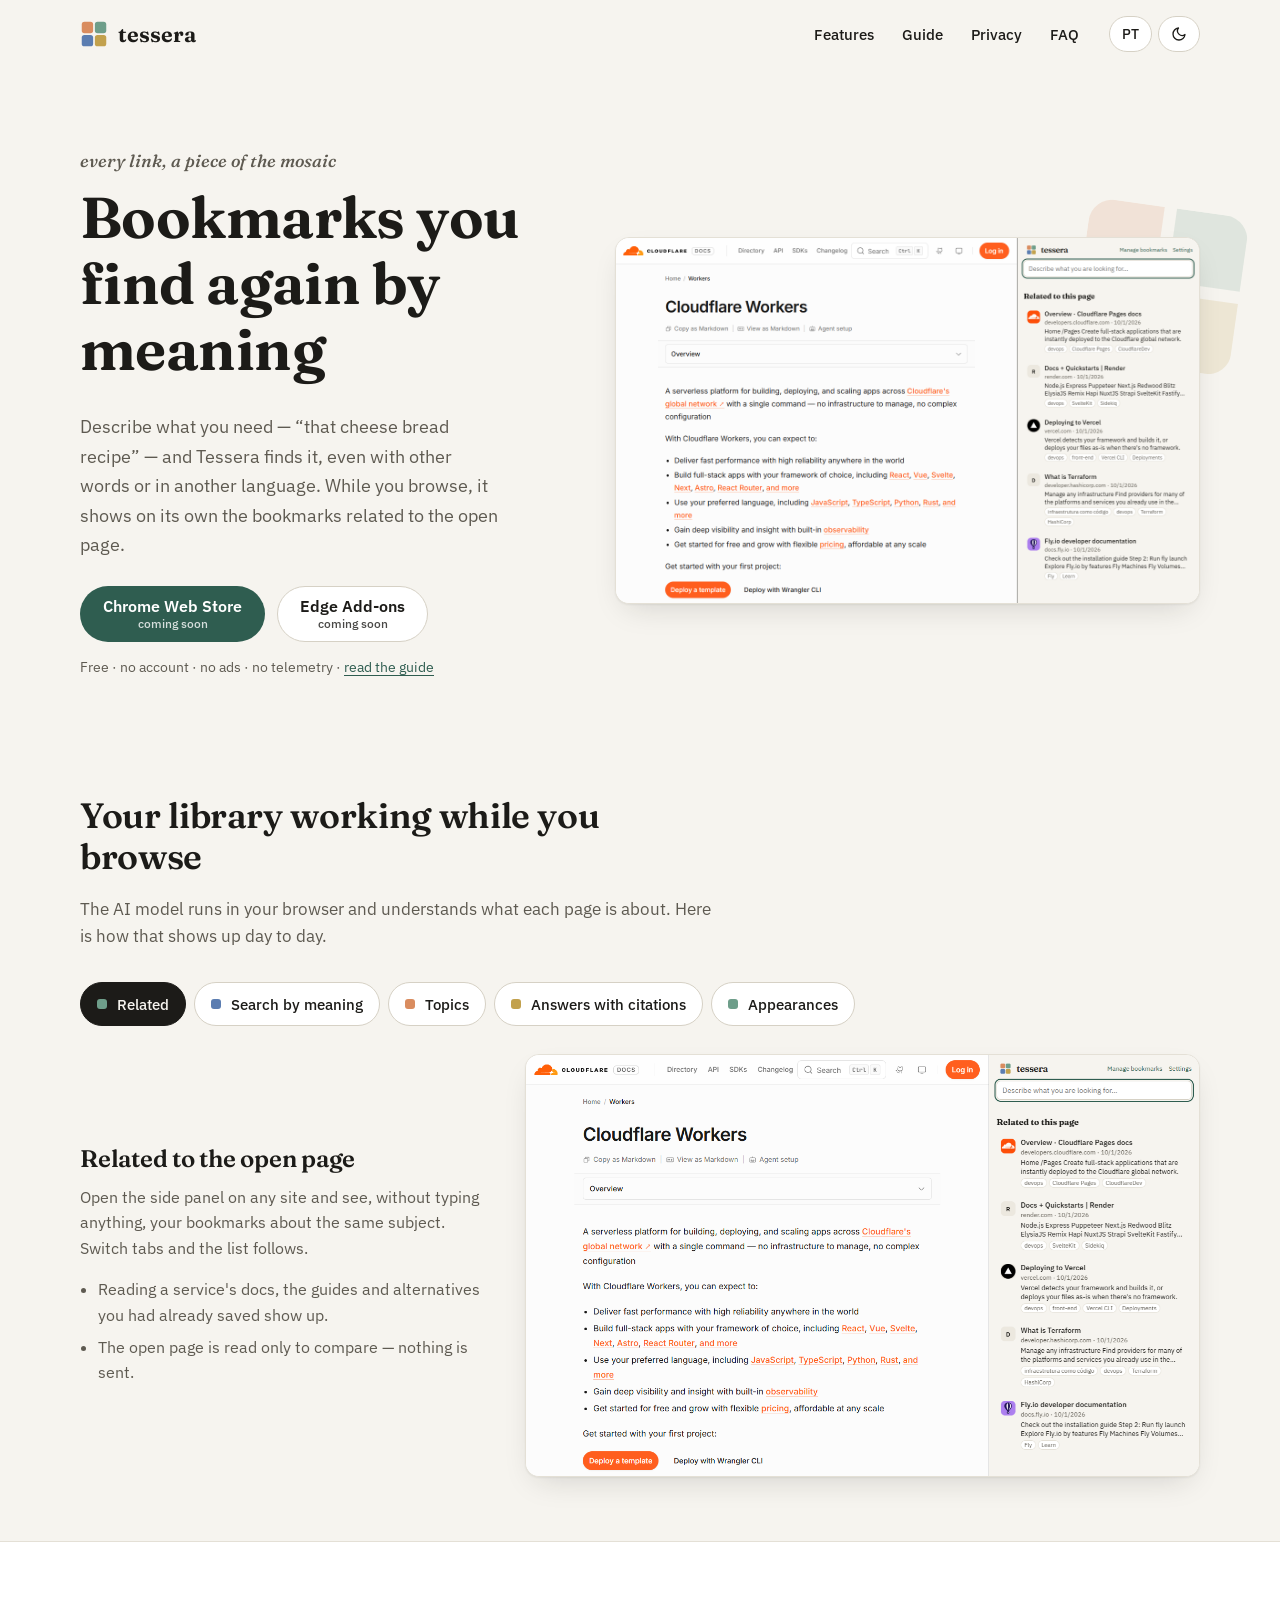
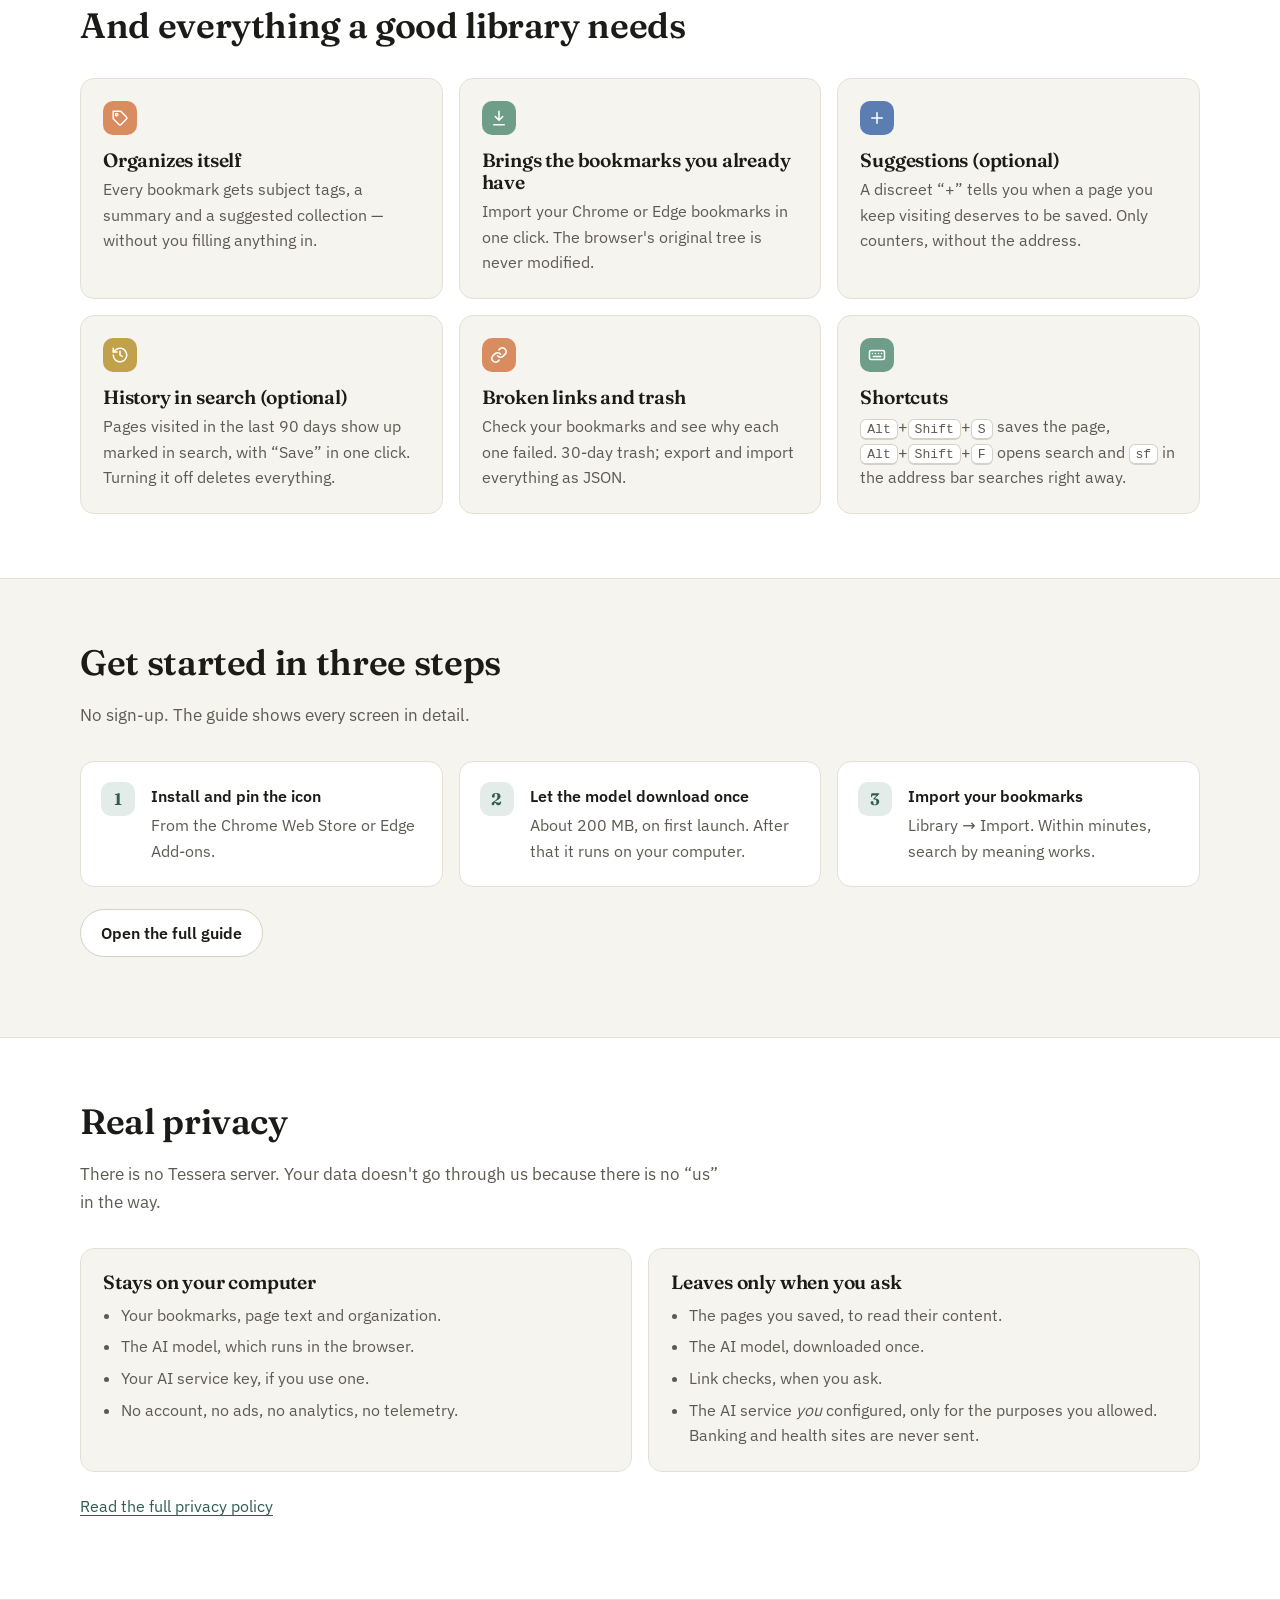
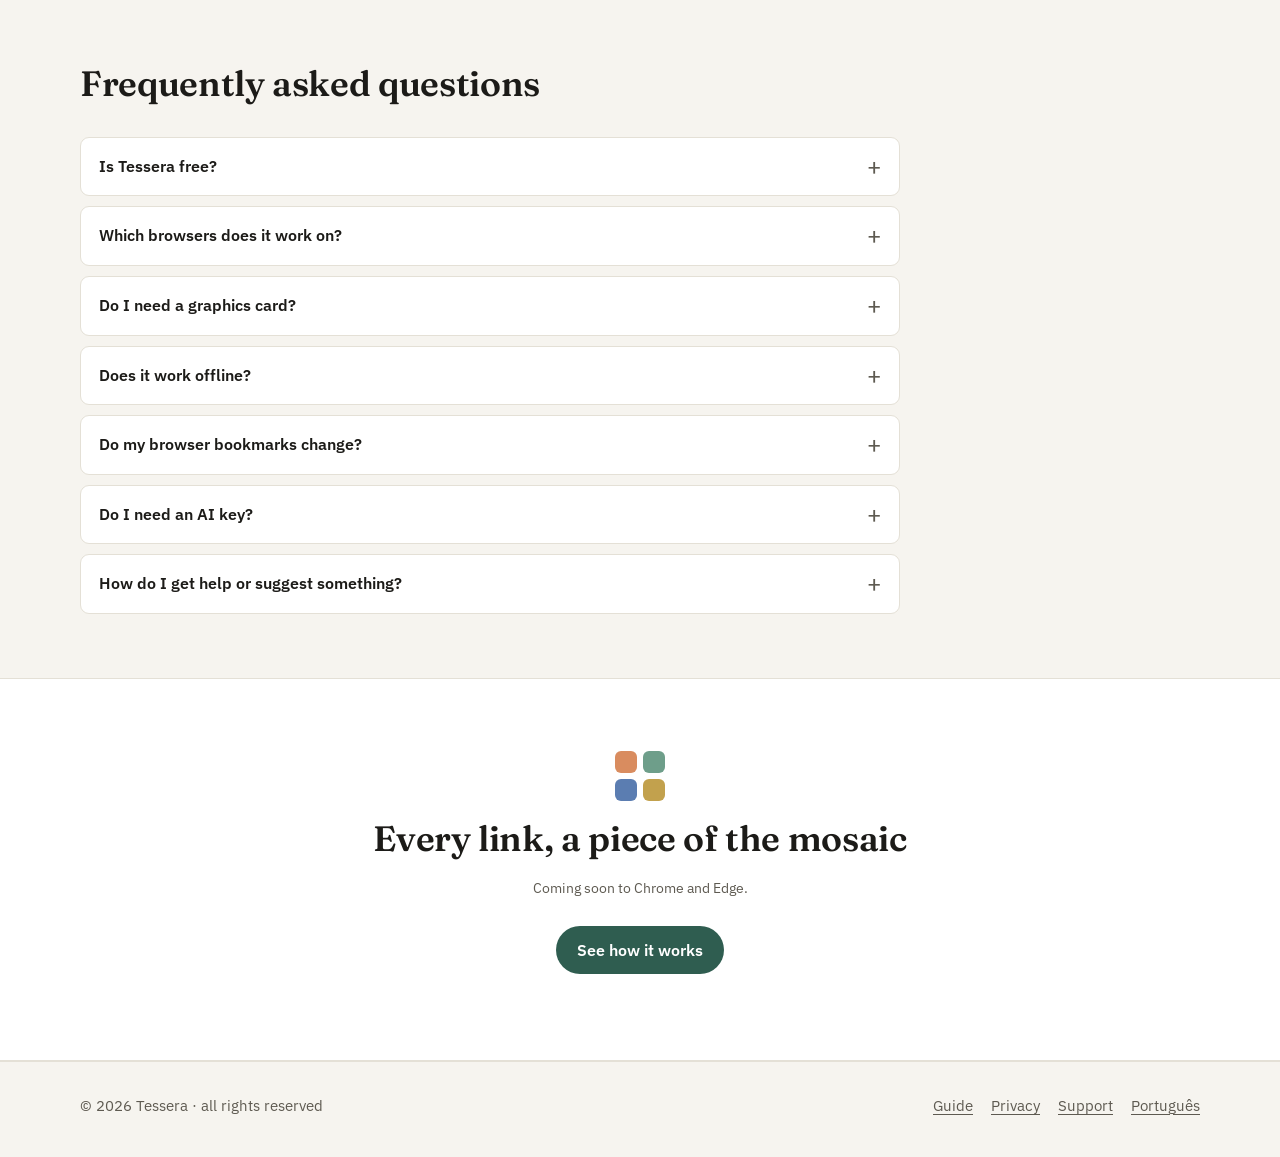
==== en/index.html @ 19099e3f "site do Tessera: página inicial, guia de uso e política de privacidade em português e inglês HTML e " ====
<!doctype html>
<html lang="en">
<head>
  <meta charset="utf-8">
  <meta name="viewport" content="width=device-width, initial-scale=1">
  <meta http-equiv="Content-Security-Policy" content="default-src 'self'; img-src 'self'; style-src 'self'; font-src 'self'; script-src 'self' 'sha256-xH2mcu5pQ/X+diC8rg2Joe4mghK6CAMMzoD2H6qysR8='; object-src 'none'; base-uri 'none'; form-action 'none'">
  <meta name="referrer" content="no-referrer">
  <title>Tessera — bookmarks you find again by meaning</title>
  <meta name="description" content="A free Chrome and Edge extension: describe what you need and find your bookmarks again by meaning. Related bookmarks for the open page, automatic topics, and everything on your computer.">
  <link rel="canonical" href="https://casheiro.github.io/tessera/en/">
  <link rel="alternate" hreflang="pt-BR" href="https://casheiro.github.io/tessera/">
  <link rel="alternate" hreflang="en" href="https://casheiro.github.io/tessera/en/">
  <meta property="og:type" content="website">
  <meta property="og:title" content="Tessera — bookmarks you find again by meaning">
  <meta property="og:description" content="Search by meaning, bookmarks related to the open page and topics that emerge from your bookmarks. All on your computer.">
  <meta property="og:image" content="https://casheiro.github.io/tessera/assets/img/en/og.png">
  <meta property="og:locale" content="en_US">
  <meta name="twitter:card" content="summary_large_image">
  <meta name="theme-color" content="#f6f4ef">
  <link rel="icon" href="../assets/img/tessera.svg" type="image/svg+xml">
  <link rel="icon" href="../assets/img/favicon-32.png" sizes="32x32" type="image/png">
  <link rel="apple-touch-icon" href="../assets/img/icon-128.png">
  <link rel="preload" href="../assets/fonts/fraunces-latin-wght-normal.woff2" as="font" type="font/woff2" crossorigin>
  <link rel="stylesheet" href="../assets/site.css">
  <script>try{var t=localStorage.getItem('tessera-theme');if(t)document.documentElement.dataset.theme=t}catch(e){}</script>
  <script src="../assets/site.js" defer></script>
</head>
<body>
  <a class="skip" href="#content">Skip to content</a>

  <header class="site-header">
    <div class="wrap">
      <a class="brand" href="./" aria-label="Tessera, home"><img src="../assets/img/tessera.svg" alt="" width="28" height="28">tessera</a>
      <nav class="nav" id="nav" aria-label="Main">
        <a href="#features">Features</a>
        <a href="guide/">Guide</a>
        <a href="privacy/">Privacy</a>
        <a href="#faq">FAQ</a>
      </nav>
      <div class="tools">
        <a class="chip" href="../" hreflang="pt-BR" lang="pt-BR" aria-label="Versão em português">PT</a>
        <button class="chip" type="button" data-theme-toggle aria-label="Dark theme">
          <svg data-icon="moon" viewBox="0 0 24 24" fill="none" stroke="currentColor" stroke-width="2" stroke-linecap="round" stroke-linejoin="round" aria-hidden="true"><path d="M21 12.8A9 9 0 1 1 11.2 3a7 7 0 0 0 9.8 9.8z"/></svg>
          <svg data-icon="sun" hidden viewBox="0 0 24 24" fill="none" stroke="currentColor" stroke-width="2" stroke-linecap="round" aria-hidden="true"><circle cx="12" cy="12" r="4"/><path d="M12 2v2M12 20v2M4.9 4.9l1.4 1.4M17.7 17.7l1.4 1.4M2 12h2M20 12h2M4.9 19.1l1.4-1.4M17.7 6.3l1.4-1.4"/></svg>
        </button>
        <button class="chip menu-btn" type="button" aria-expanded="false" aria-controls="nav" aria-label="Menu">
          <svg viewBox="0 0 24 24" fill="none" stroke="currentColor" stroke-width="2" stroke-linecap="round" aria-hidden="true"><path d="M4 7h16M4 12h16M4 17h16"/></svg>
        </button>
      </div>
    </div>
  </header>

  <main id="content">
    <section class="hero">
      <div class="wrap hero-grid">
        <div>
          <p class="eyebrow">every link, a piece of the mosaic</p>
          <h1>Bookmarks you find again by meaning</h1>
          <p class="lede">Describe what you need — “that cheese bread recipe” — and Tessera finds it, even with other words
            or in another language. While you browse, it shows on its own the bookmarks related to the open page.</p>
          <div class="cta">
            <span class="btn btn-primary store-btn" aria-disabled="true">Chrome Web Store<small>coming soon</small></span>
            <span class="btn btn-ghost store-btn" aria-disabled="true">Edge Add-ons<small>coming soon</small></span>
          </div>
          <p class="fineprint">Free · no account · no ads · no telemetry · <a href="guide/">read the guide</a></p>
        </div>
        <div class="hero-shot">
          <figure class="shot m0">
            <img src="../assets/img/en/01-relacionados.png" width="1280" height="800" alt="A Cloudflare page open with Tessera's side panel listing related bookmarks" fetchpriority="high">
          </figure>
        </div>
      </div>
    </section>

    <section class="section" id="features" aria-labelledby="tour-title">
      <div class="wrap">
        <div class="section-head">
          <h2 id="tour-title">Your library working while you browse</h2>
          <p>The AI model runs in your browser and understands what each page is about. Here is how that shows up day to day.</p>
        </div>

        <div class="tour" data-tour>
          <div class="tour-tabs" role="tablist" aria-label="Tessera features">
            <button class="tour-tab" role="tab" id="tab-rel" aria-controls="panel-rel" aria-selected="true"><span class="dot c2"></span>Related</button>
            <button class="tour-tab" role="tab" id="tab-search" aria-controls="panel-search" aria-selected="false" tabindex="-1"><span class="dot c3"></span>Search by meaning</button>
            <button class="tour-tab" role="tab" id="tab-topics" aria-controls="panel-topics" aria-selected="false" tabindex="-1"><span class="dot c1"></span>Topics</button>
            <button class="tour-tab" role="tab" id="tab-answers" aria-controls="panel-answers" aria-selected="false" tabindex="-1"><span class="dot c4"></span>Answers with citations</button>
            <button class="tour-tab" role="tab" id="tab-look" aria-controls="panel-look" aria-selected="false" tabindex="-1"><span class="dot c2"></span>Appearances</button>
          </div>

          <div class="tour-panel" role="tabpanel" id="panel-rel" aria-labelledby="tab-rel">
            <div>
              <h3>Related to the open page</h3>
              <p>Open the side panel on any site and see, without typing anything, your bookmarks about the same subject.
                Switch tabs and the list follows.</p>
              <ul>
                <li>Reading a service's docs, the guides and alternatives you had already saved show up.</li>
                <li>The open page is read only to compare — nothing is sent.</li>
              </ul>
            </div>
            <figure class="shot m0"><img src="../assets/img/en/01-relacionados.png" width="1280" height="800" loading="lazy" alt="Side panel with bookmarks related to the open page"></figure>
          </div>

          <div class="tour-panel" role="tabpanel" id="panel-search" aria-labelledby="tab-search" hidden>
            <div>
              <h3>Search the way you remember</h3>
              <p>“How to publish a site without a server”, “short home workout”. Results come by meaning, with the matching
                excerpt highlighted — even when the page uses other words or another language.</p>
              <ul>
                <li>Popup with <kbd>Alt</kbd>+<kbd>Shift</kbd>+<kbd>F</kbd>, address bar with <kbd>sf</kbd> + space, side
                  panel and Library.</li>
                <li>Filters by tag, collection, site, date and topic.</li>
              </ul>
            </div>
            <figure class="shot m0"><img src="../assets/img/en/02-busca-pelo-sentido.png" width="1280" height="800" loading="lazy" alt="Tessera popup searching for a recipe"></figure>
          </div>

          <div class="tour-panel" role="tabpanel" id="panel-topics" aria-labelledby="tab-topics" hidden>
            <div>
              <h3>Topics that emerge from your bookmarks</h3>
              <p>No predefined category list: Tessera groups bookmarks by what they have in common, and names come from the
                members themselves.</p>
              <ul>
                <li>Create your own topics — they keep their name when everything is recalculated.</li>
                <li>“Looks like” suggests where to place what has no topic; “Similar” shows what to add.</li>
                <li>Open all bookmarks of a topic in tabs, in one click.</li>
              </ul>
            </div>
            <figure class="shot m0"><img src="../assets/img/en/04-assuntos.png" width="1280" height="800" loading="lazy" alt="Topics screen in the Visual appearance, with a topic's panel open"></figure>
          </div>

          <div class="tour-panel" role="tabpanel" id="panel-answers" aria-labelledby="tab-answers" hidden>
            <div>
              <h3>Answers based on your bookmarks</h3>
              <p>Optional, with your own key for an AI service (Anthropic, OpenAI, DeepSeek, Ollama or compatible). The answer
                comes with <strong>[1]</strong> citations that open the bookmark used — and, without enough basis, it says so.</p>
              <ul>
                <li>You allow each purpose and see where data goes and what is sent.</li>
                <li>Monthly spending limit; revoke at any time.</li>
              </ul>
            </div>
            <figure class="shot m0"><img src="../assets/img/en/03-resposta-com-citacoes.png" width="1280" height="800" loading="lazy" alt="Library with an answer citing bookmarks"></figure>
          </div>

          <div class="tour-panel" role="tabpanel" id="panel-look" aria-labelledby="tab-look" hidden>
            <div>
              <h3>Your way</h3>
              <p>Three appearances — <strong>Calm</strong> (space and reading), <strong>Dense</strong> (many bookmarks per
                screen) and <strong>Visual</strong> (tiles in the topic color) — in light, dark or following the system.
                English and Portuguese.</p>
            </div>
            <figure class="shot m0"><img src="../assets/img/en/05-densa-escura.png" width="1280" height="800" loading="lazy" alt="Library in the Dense appearance, dark mode"></figure>
          </div>
        </div>
      </div>
    </section>

    <section class="section band" aria-labelledby="more-title">
      <div class="wrap">
        <div class="section-head">
          <h2 id="more-title">And everything a good library needs</h2>
        </div>
        <div class="cards">
          <article class="card">
            <div class="tile c1"><svg viewBox="0 0 24 24" fill="none" stroke="currentColor" stroke-width="2" stroke-linecap="round" stroke-linejoin="round" aria-hidden="true"><path d="M20.6 13.4 13.4 20.6a2 2 0 0 1-2.8 0L3 13V3h10l7.6 7.6a2 2 0 0 1 0 2.8z"/><circle cx="7.5" cy="7.5" r="1.5"/></svg></div>
            <h3>Organizes itself</h3>
            <p>Every bookmark gets subject tags, a summary and a suggested collection — without you filling anything in.</p>
          </article>
          <article class="card">
            <div class="tile c2"><svg viewBox="0 0 24 24" fill="none" stroke="currentColor" stroke-width="2" stroke-linecap="round" stroke-linejoin="round" aria-hidden="true"><path d="M12 3v12M7 10l5 5 5-5M5 21h14"/></svg></div>
            <h3>Brings the bookmarks you already have</h3>
            <p>Import your Chrome or Edge bookmarks in one click. The browser's original tree is never modified.</p>
          </article>
          <article class="card">
            <div class="tile c3"><svg viewBox="0 0 24 24" fill="none" stroke="currentColor" stroke-width="2" stroke-linecap="round" stroke-linejoin="round" aria-hidden="true"><path d="M12 5v14M5 12h14"/></svg></div>
            <h3>Suggestions (optional)</h3>
            <p>A discreet “+” tells you when a page you keep visiting deserves to be saved. Only counters, without the address.</p>
          </article>
          <article class="card">
            <div class="tile c4"><svg viewBox="0 0 24 24" fill="none" stroke="currentColor" stroke-width="2" stroke-linecap="round" stroke-linejoin="round" aria-hidden="true"><path d="M3 12a9 9 0 1 0 3-6.7L3 8"/><path d="M3 3v5h5M12 7v5l3 2"/></svg></div>
            <h3>History in search (optional)</h3>
            <p>Pages visited in the last 90 days show up marked in search, with “Save” in one click. Turning it off deletes everything.</p>
          </article>
          <article class="card">
            <div class="tile c1"><svg viewBox="0 0 24 24" fill="none" stroke="currentColor" stroke-width="2" stroke-linecap="round" stroke-linejoin="round" aria-hidden="true"><path d="M10 13a5 5 0 0 0 7.5.5l3-3a5 5 0 0 0-7-7l-1.7 1.7"/><path d="M14 11a5 5 0 0 0-7.5-.5l-3 3a5 5 0 0 0 7 7l1.7-1.7"/></svg></div>
            <h3>Broken links and trash</h3>
            <p>Check your bookmarks and see why each one failed. 30-day trash; export and import everything as JSON.</p>
          </article>
          <article class="card">
            <div class="tile c2"><svg viewBox="0 0 24 24" fill="none" stroke="currentColor" stroke-width="2" stroke-linecap="round" stroke-linejoin="round" aria-hidden="true"><rect x="2" y="6" width="20" height="12" rx="2"/><path d="M6 10h.01M10 10h.01M14 10h.01M18 10h.01M7 14h10"/></svg></div>
            <h3>Shortcuts</h3>
            <p><kbd>Alt</kbd>+<kbd>Shift</kbd>+<kbd>S</kbd> saves the page, <kbd>Alt</kbd>+<kbd>Shift</kbd>+<kbd>F</kbd> opens
              search and <kbd>sf</kbd> in the address bar searches right away.</p>
          </article>
        </div>
      </div>
    </section>

    <section class="section" aria-labelledby="start-title">
      <div class="wrap">
        <div class="section-head">
          <h2 id="start-title">Get started in three steps</h2>
          <p>No sign-up. The guide shows every screen in detail.</p>
        </div>
        <ol class="steps">
          <li><strong>Install and pin the icon</strong><span>From the Chrome Web Store or Edge Add-ons.</span></li>
          <li><strong>Let the model download once</strong><span>About 200 MB, on first launch. After that it runs on your computer.</span></li>
          <li><strong>Import your bookmarks</strong><span>Library → Import. Within minutes, search by meaning works.</span></li>
        </ol>
        <p class="mt"><a class="btn btn-ghost" href="guide/">Open the full guide</a></p>
      </div>
    </section>

    <section class="section band" id="privacy" aria-labelledby="priv-title">
      <div class="wrap">
        <div class="section-head">
          <h2 id="priv-title">Real privacy</h2>
          <p>There is no Tessera server. Your data doesn't go through us because there is no “us” in the way.</p>
        </div>
        <div class="split">
          <div class="card">
            <h3>Stays on your computer</h3>
            <ul>
              <li>Your bookmarks, page text and organization.</li>
              <li>The AI model, which runs in the browser.</li>
              <li>Your AI service key, if you use one.</li>
              <li>No account, no ads, no analytics, no telemetry.</li>
            </ul>
          </div>
          <div class="card">
            <h3>Leaves only when you ask</h3>
            <ul>
              <li>The pages you saved, to read their content.</li>
              <li>The AI model, downloaded once.</li>
              <li>Link checks, when you ask.</li>
              <li>The AI service <em>you</em> configured, only for the purposes you allowed. Banking and health sites are never sent.</li>
            </ul>
          </div>
        </div>
        <p class="mt"><a href="privacy/">Read the full privacy policy</a></p>
      </div>
    </section>

    <section class="section" id="faq" aria-labelledby="faq-title">
      <div class="wrap">
        <div class="section-head">
          <h2 id="faq-title">Frequently asked questions</h2>
        </div>
        <div class="faq">
          <details>
            <summary>Is Tessera free?</summary>
            <div><p>Yes. No paid plan, no ads and no account. If you use an AI service with your own key, that service bills
              you, and Tessera helps you control it with a monthly limit.</p></div>
          </details>
          <details>
            <summary>Which browsers does it work on?</summary>
            <div><p>Google Chrome and Microsoft Edge on desktop (Windows, macOS and Linux).</p></div>
          </details>
          <details>
            <summary>Do I need a graphics card?</summary>
            <div><p>No. With a compatible card, Tessera uses a larger, more accurate model (EmbeddingGemma); without one, it
              uses a smaller model that runs on the processor.</p></div>
          </details>
          <details>
            <summary>Does it work offline?</summary>
            <div><p>Once the model is downloaded, searching and organizing work offline. The connection is only used to read
              new pages, check links and — if you turn it on — the AI service.</p></div>
          </details>
          <details>
            <summary>Do my browser bookmarks change?</summary>
            <div><p>No. Tessera only reads the bookmark tree to import and follow new ones. It is never modified.</p></div>
          </details>
          <details>
            <summary>Do I need an AI key?</summary>
            <div><p>No. Search by meaning, related bookmarks and organization work with local AI. A key is only for richer
              tags and answers with citations.</p></div>
          </details>
          <details>
            <summary>How do I get help or suggest something?</summary>
            <div><p>Open an issue at <a href="https://github.com/casheiro/tessera/issues">github.com/casheiro/tessera/issues</a>.
              Don't include personal data or your API key.</p></div>
          </details>
        </div>
      </div>
    </section>

    <section class="closing band">
      <div class="wrap">
        <div class="mosaic" aria-hidden="true"><i></i><i></i><i></i><i></i></div>
        <h2>Every link, a piece of the mosaic</h2>
        <p class="fineprint">Coming soon to Chrome and Edge.</p>
        <div class="cta">
          <a class="btn btn-primary" href="guide/">See how it works</a>
        </div>
      </div>
    </section>
  </main>

  <footer class="site-footer">
    <div class="wrap">
      <span>© 2026 Tessera · all rights reserved</span>
      <nav aria-label="Footer">
        <a href="guide/">Guide</a>
        <a href="privacy/">Privacy</a>
        <a href="https://github.com/casheiro/tessera/issues">Support</a>
        <a href="../" hreflang="pt-BR" lang="pt-BR">Português</a>
      </nav>
    </div>
  </footer>
</body>
</html>
---- assets/site.css ----
/* Tessera — site público. Mesma identidade da extensão (aparência Calma), escrito à parte: nenhum arquivo da extensão. */

@font-face {
  font-family: 'Fraunces';
  font-style: normal;
  font-weight: 100 900;
  font-display: swap;
  src: url('fonts/fraunces-latin-wght-normal.woff2') format('woff2');
}
@font-face {
  font-family: 'Fraunces';
  font-style: italic;
  font-weight: 100 900;
  font-display: swap;
  src: url('fonts/fraunces-latin-wght-italic.woff2') format('woff2');
}
@font-face {
  font-family: 'IBM Plex Sans';
  font-weight: 400;
  font-display: swap;
  src: url('fonts/ibm-plex-sans-latin-400-normal.woff2') format('woff2');
}
@font-face {
  font-family: 'IBM Plex Sans';
  font-weight: 500;
  font-display: swap;
  src: url('fonts/ibm-plex-sans-latin-500-normal.woff2') format('woff2');
}
@font-face {
  font-family: 'IBM Plex Sans';
  font-weight: 600;
  font-display: swap;
  src: url('fonts/ibm-plex-sans-latin-600-normal.woff2') format('woff2');
}

:root {
  --font-display: 'Fraunces', Georgia, 'Times New Roman', serif;
  --font-ui: 'IBM Plex Sans', system-ui, -apple-system, 'Segoe UI', sans-serif;
  --font-mono: ui-monospace, 'Cascadia Mono', 'SFMono-Regular', Consolas, monospace;

  --bg: #f6f4ef;
  --surface: #ffffff;
  --surface-2: #ece8df;
  --text: #1c1b18;
  --muted: #5e5a51;
  --border: #e4e0d6;
  --border-strong: #d6d1c5;
  --accent: #2f5d50;
  --accent-contrast: #ffffff;
  --accent-soft: #e3ece8;
  --shadow: 0 1px 2px rgb(28 27 24 / 6%), 0 12px 32px -12px rgb(28 27 24 / 18%);

  --t1: #d98c5f;
  --t2: #6e9e8a;
  --t3: #5b7db1;
  --t4: #c2a14d;

  --radius: 14px;
  --radius-sm: 9px;
  --wrap: 1120px;
  --gutter: 20px;
  color-scheme: light;
}

@media (prefers-color-scheme: dark) {
  :root:not([data-theme='light']) {
    --bg: #1a1916;
    --surface: #22211d;
    --surface-2: #2c2b26;
    --text: #edeae3;
    --muted: #a8a296;
    --border: #34322c;
    --border-strong: #45423a;
    --accent: #7cc4b0;
    --accent-contrast: #0f1a17;
    --accent-soft: #1f2e29;
    --shadow: 0 1px 2px rgb(0 0 0 / 30%), 0 16px 40px -16px rgb(0 0 0 / 60%);
    color-scheme: dark;
  }
}
:root[data-theme='dark'] {
  --bg: #1a1916;
  --surface: #22211d;
  --surface-2: #2c2b26;
  --text: #edeae3;
  --muted: #a8a296;
  --border: #34322c;
  --border-strong: #45423a;
  --accent: #7cc4b0;
  --accent-contrast: #0f1a17;
  --accent-soft: #1f2e29;
  --shadow: 0 1px 2px rgb(0 0 0 / 30%), 0 16px 40px -16px rgb(0 0 0 / 60%);
  color-scheme: dark;
}

*,
*::before,
*::after {
  box-sizing: border-box;
}

html {
  scroll-behavior: smooth;
  scroll-padding-top: 88px;
  -webkit-text-size-adjust: 100%;
}
@media (prefers-reduced-motion: reduce) {
  html {
    scroll-behavior: auto;
  }
  *,
  *::before,
  *::after {
    transition: none !important;
    animation: none !important;
  }
}

body {
  margin: 0;
  background: var(--bg);
  color: var(--text);
  font: 400 16px/1.6 var(--font-ui);
  -webkit-font-smoothing: antialiased;
}

[hidden] {
  display: none !important;
}

img {
  max-width: 100%;
  height: auto;
  display: block;
}

a {
  color: var(--accent);
  text-underline-offset: 3px;
  text-decoration-thickness: 1px;
}
a:hover {
  text-decoration-thickness: 2px;
}

:focus-visible {
  outline: 2px solid var(--accent);
  outline-offset: 3px;
  border-radius: 4px;
}

h1,
h2,
h3 {
  font-family: var(--font-display);
  font-weight: 600;
  line-height: 1.15;
  letter-spacing: -0.01em;
  margin: 0 0 0.5em;
}
h1 {
  font-size: clamp(2.3rem, 5.2vw, 3.6rem);
  font-weight: 650;
}
h2 {
  font-size: clamp(1.6rem, 3vw, 2.2rem);
}
h3 {
  font-size: 1.2rem;
}
p {
  margin: 0 0 1em;
}

kbd {
  font: 500 0.82em var(--font-mono);
  padding: 0.12em 0.45em;
  border: 1px solid var(--border-strong);
  border-bottom-width: 2px;
  border-radius: 6px;
  background: var(--surface);
  white-space: nowrap;
}
code {
  font: 0.88em var(--font-mono);
  background: var(--surface-2);
  padding: 0.1em 0.35em;
  border-radius: 5px;
  overflow-wrap: anywhere;
}

.wrap {
  width: min(100% - 2 * var(--gutter), var(--wrap));
  margin-inline: auto;
}

.skip {
  position: absolute;
  left: -9999px;
  top: 8px;
  background: var(--accent);
  color: var(--accent-contrast);
  padding: 8px 14px;
  border-radius: 8px;
  z-index: 100;
}
.skip:focus {
  left: 12px;
}

/* ---------- cabeçalho ---------- */

.site-header {
  position: sticky;
  top: 0;
  z-index: 50;
  background: color-mix(in srgb, var(--bg) 86%, transparent);
  backdrop-filter: blur(10px);
  -webkit-backdrop-filter: blur(10px);
  border-bottom: 1px solid transparent;
  transition: border-color 0.2s;
}
.site-header.scrolled {
  border-bottom-color: var(--border);
}
.site-header .wrap {
  display: flex;
  align-items: center;
  gap: 18px;
  min-height: 68px;
}
.brand {
  display: inline-flex;
  align-items: center;
  gap: 10px;
  color: var(--text);
  text-decoration: none;
  font: 650 1.35rem var(--font-display);
  margin-right: auto;
}
.brand img {
  width: 28px;
  height: 28px;
}
.nav {
  display: flex;
  align-items: center;
  gap: 4px;
}
.nav a {
  color: var(--text);
  text-decoration: none;
  font-weight: 500;
  font-size: 0.95rem;
  padding: 8px 12px;
  border-radius: 999px;
}
.nav a:hover,
.nav a[aria-current='page'] {
  background: var(--surface-2);
}
.tools {
  display: flex;
  align-items: center;
  gap: 6px;
}
.chip {
  display: inline-flex;
  align-items: center;
  gap: 6px;
  min-height: 36px;
  padding: 0 12px;
  border: 1px solid var(--border-strong);
  border-radius: 999px;
  background: var(--surface);
  color: var(--text);
  font: 500 0.85rem var(--font-ui);
  text-decoration: none;
  cursor: pointer;
}
.chip:hover {
  border-color: var(--accent);
}
.chip svg {
  width: 16px;
  height: 16px;
}
.menu-btn {
  display: none;
}

@media (max-width: 760px) {
  .menu-btn {
    display: inline-flex;
  }
  .nav {
    position: absolute;
    top: 100%;
    left: 0;
    right: 0;
    flex-direction: column;
    align-items: stretch;
    gap: 2px;
    padding: 10px var(--gutter) 16px;
    background: var(--bg);
    border-bottom: 1px solid var(--border);
    display: none;
  }
  .nav.open {
    display: flex;
  }
  .nav a {
    padding: 12px 14px;
    border-radius: 10px;
  }
}

/* ---------- botões ---------- */

.btn {
  display: inline-flex;
  align-items: center;
  justify-content: center;
  gap: 8px;
  min-height: 48px;
  padding: 0 20px;
  border-radius: 999px;
  border: 1px solid transparent;
  font: 600 1rem var(--font-ui);
  text-decoration: none;
  cursor: pointer;
}
.btn-primary {
  background: var(--accent);
  color: var(--accent-contrast);
}
.btn-primary:hover {
  filter: brightness(1.08);
}
.btn-ghost {
  border-color: var(--border-strong);
  color: var(--text);
  background: var(--surface);
}
.btn-ghost:hover {
  border-color: var(--accent);
}
.btn[aria-disabled='true'] {
  cursor: default;
}
.btn small {
  font-weight: 500;
  font-size: 0.78rem;
  opacity: 0.8;
}
.store-btn {
  flex-direction: column;
  gap: 0;
  line-height: 1.15;
  min-height: 56px;
  padding: 0 22px;
}

/* ---------- herói ---------- */

.hero {
  padding: 56px 0 24px;
  overflow: hidden;
}
.hero-grid {
  display: grid;
  grid-template-columns: minmax(0, 1fr);
  gap: 40px;
  align-items: center;
}
.eyebrow {
  display: inline-flex;
  align-items: center;
  gap: 8px;
  font: italic 500 1.1rem var(--font-display);
  color: var(--muted);
  margin-bottom: 14px;
}
.lede {
  font-size: 1.15rem;
  color: var(--muted);
  max-width: 38ch;
}
.cta {
  display: flex;
  flex-wrap: wrap;
  gap: 12px;
  margin: 26px 0 14px;
}
.fineprint {
  font-size: 0.88rem;
  color: var(--muted);
}
.shot {
  border-radius: var(--radius);
  border: 1px solid var(--border);
  box-shadow: var(--shadow);
  background: var(--surface);
  overflow: hidden;
}
.shot button {
  all: unset;
  display: block;
  cursor: zoom-in;
  width: 100%;
}
.shot button:focus-visible {
  outline: 2px solid var(--accent);
  outline-offset: -4px;
}
.hero-shot {
  position: relative;
}
.hero-shot::before {
  content: '';
  position: absolute;
  inset: -30px -40px auto auto;
  width: 160px;
  height: 160px;
  background:
    linear-gradient(var(--t1), var(--t1)) 0 0 / 46% 46% no-repeat,
    linear-gradient(var(--t2), var(--t2)) 100% 0 / 46% 46% no-repeat,
    linear-gradient(var(--t3), var(--t3)) 0 100% / 46% 46% no-repeat,
    linear-gradient(var(--t4), var(--t4)) 100% 100% / 46% 46% no-repeat;
  border-radius: 24px;
  opacity: 0.16;
  transform: rotate(8deg);
  z-index: -1;
}
@media (min-width: 900px) {
  .hero {
    padding: 80px 0 40px;
  }
  .hero-grid {
    grid-template-columns: minmax(0, 0.9fr) minmax(0, 1.1fr);
    gap: 56px;
  }
}

/* ---------- seções ---------- */

.section {
  padding: 64px 0;
}
.section-head {
  max-width: 640px;
  margin-bottom: 32px;
}
.section-head p {
  color: var(--muted);
  font-size: 1.08rem;
}
.band {
  background: var(--surface);
  border-block: 1px solid var(--border);
}

/* tour interativo */
.tour {
  display: grid;
  gap: 24px;
}
.tour-tabs {
  display: flex;
  gap: 8px;
  overflow-x: auto;
  padding-bottom: 4px;
  scrollbar-width: thin;
}
.tour-tab {
  flex: 0 0 auto;
  display: flex;
  align-items: center;
  gap: 10px;
  min-height: 44px;
  padding: 0 16px;
  border-radius: 999px;
  border: 1px solid var(--border-strong);
  background: var(--surface);
  color: var(--text);
  font: 500 0.95rem var(--font-ui);
  cursor: pointer;
}
.tour-tab .dot {
  width: 10px;
  height: 10px;
  border-radius: 3px;
  background: var(--c, var(--t2));
}
.tour-tab[aria-selected='true'] {
  background: var(--text);
  color: var(--bg);
  border-color: var(--text);
}
.tour-panel {
  display: grid;
  gap: 24px;
  align-items: center;
}
.tour-panel[hidden] {
  display: none;
}
.tour-panel h3 {
  font-size: 1.5rem;
}
.tour-panel p {
  color: var(--muted);
}
.tour-panel ul {
  padding-left: 1.1em;
  margin: 0;
  color: var(--muted);
}
.tour-panel li + li {
  margin-top: 6px;
}
@media (min-width: 900px) {
  .tour-panel {
    grid-template-columns: minmax(0, 0.75fr) minmax(0, 1.25fr);
    gap: 40px;
  }
}

/* cartões */
.cards {
  display: grid;
  gap: 16px;
  grid-template-columns: repeat(auto-fill, minmax(min(100%, 300px), 1fr));
}
.card {
  background: var(--surface);
  border: 1px solid var(--border);
  border-radius: var(--radius);
  padding: 22px;
}
.band .card {
  background: var(--bg);
}
.card .tile {
  width: 34px;
  height: 34px;
  border-radius: 10px;
  background: var(--c, var(--t2));
  margin-bottom: 14px;
  display: grid;
  place-items: center;
  color: #fff;
}
.card .tile svg {
  width: 18px;
  height: 18px;
}
.card h3 {
  margin-bottom: 6px;
}
.card p {
  margin: 0;
  color: var(--muted);
}

/* passos */
.steps {
  counter-reset: step;
  display: grid;
  gap: 16px;
  grid-template-columns: repeat(auto-fit, minmax(min(100%, 260px), 1fr));
  list-style: none;
  padding: 0;
  margin: 0;
}
.steps li {
  counter-increment: step;
  position: relative;
  padding: 22px 22px 22px 70px;
  background: var(--surface);
  border: 1px solid var(--border);
  border-radius: var(--radius);
}
.steps li::before {
  content: counter(step);
  position: absolute;
  left: 20px;
  top: 20px;
  width: 34px;
  height: 34px;
  border-radius: 10px;
  display: grid;
  place-items: center;
  font: 650 1.05rem var(--font-display);
  background: var(--accent-soft);
  color: var(--accent);
}
.steps strong {
  display: block;
  margin-bottom: 4px;
}
.steps span {
  color: var(--muted);
}

/* privacidade em colunas */
.split {
  display: grid;
  gap: 16px;
  grid-template-columns: repeat(auto-fit, minmax(min(100%, 320px), 1fr));
}
.split .card ul {
  margin: 10px 0 0;
  padding-left: 1.1em;
  color: var(--muted);
}
.split .card li + li {
  margin-top: 6px;
}

/* perguntas */
.faq {
  display: grid;
  gap: 10px;
  max-width: 820px;
}
.faq details {
  background: var(--surface);
  border: 1px solid var(--border);
  border-radius: var(--radius-sm);
  padding: 0 18px;
}
.faq summary {
  cursor: pointer;
  list-style: none;
  padding: 16px 28px 16px 0;
  font-weight: 600;
  position: relative;
}
.faq summary::-webkit-details-marker {
  display: none;
}
.faq summary::after {
  content: '+';
  position: absolute;
  right: 0;
  top: 12px;
  font: 400 1.5rem var(--font-ui);
  color: var(--muted);
}
.faq details[open] summary::after {
  content: '−';
}
.faq details > div {
  padding-bottom: 16px;
  color: var(--muted);
}
.faq details > div p:last-child {
  margin: 0;
}

/* chamada final */
.closing {
  text-align: center;
  padding: 72px 0;
}
.closing .cta {
  justify-content: center;
}
.mosaic {
  display: inline-grid;
  grid-template-columns: repeat(2, 22px);
  gap: 6px;
  margin-bottom: 18px;
}
.mosaic i {
  width: 22px;
  height: 22px;
  border-radius: 6px;
}
.mosaic i:nth-child(1) {
  background: var(--t1);
}
.mosaic i:nth-child(2) {
  background: var(--t2);
}
.mosaic i:nth-child(3) {
  background: var(--t3);
}
.mosaic i:nth-child(4) {
  background: var(--t4);
}

/* ---------- rodapé ---------- */

.site-footer {
  border-top: 1px solid var(--border);
  padding: 32px 0 40px;
  color: var(--muted);
  font-size: 0.92rem;
}
.site-footer .wrap {
  display: flex;
  flex-wrap: wrap;
  gap: 12px 24px;
  align-items: center;
  justify-content: space-between;
}
.site-footer nav {
  display: flex;
  flex-wrap: wrap;
  gap: 6px 18px;
}
.site-footer a {
  color: var(--muted);
}
.site-footer a:hover {
  color: var(--text);
}

/* ---------- páginas de documento (guia, privacidade) ---------- */

.doc-hero {
  padding: 48px 0 8px;
}
.doc-hero p {
  color: var(--muted);
  font-size: 1.1rem;
  max-width: 62ch;
}
.doc-layout {
  display: grid;
  gap: 32px;
  padding: 24px 0 72px;
}
@media (min-width: 1000px) {
  .doc-layout {
    grid-template-columns: 240px minmax(0, 1fr);
    gap: 56px;
  }
}
.toc {
  font-size: 0.93rem;
}
.toc details {
  background: var(--surface);
  border: 1px solid var(--border);
  border-radius: var(--radius-sm);
  padding: 4px 14px;
}
.toc summary {
  cursor: pointer;
  font-weight: 600;
  padding: 10px 0;
}
.toc ol {
  list-style: none;
  padding: 0 0 8px;
  margin: 0;
}
.toc a {
  display: block;
  padding: 6px 10px;
  border-left: 2px solid var(--border);
  color: var(--muted);
  text-decoration: none;
}
.toc a:hover {
  color: var(--text);
}
.toc a.active {
  color: var(--accent);
  border-left-color: var(--accent);
  font-weight: 600;
}
@media (min-width: 1000px) {
  .toc {
    position: sticky;
    top: 92px;
    align-self: start;
    max-height: calc(100vh - 110px);
    overflow: auto;
  }
  .toc details {
    background: none;
    border: 0;
    padding: 0;
  }
  .toc summary {
    pointer-events: none;
    list-style: none;
    color: var(--muted);
    font-size: 0.8rem;
    text-transform: uppercase;
    letter-spacing: 0.08em;
  }
  .toc summary::-webkit-details-marker {
    display: none;
  }
}

.prose {
  max-width: 760px;
  min-width: 0;
}
.prose section {
  padding-top: 8px;
  margin-bottom: 52px;
}
.prose h2 {
  display: flex;
  align-items: baseline;
  gap: 12px;
}
.prose h2 .n {
  font: 600 0.95rem var(--font-ui);
  color: var(--accent);
  background: var(--accent-soft);
  border-radius: 8px;
  padding: 2px 9px;
  transform: translateY(-4px);
}
.prose h3 {
  margin-top: 1.6em;
}
.prose ul,
.prose ol {
  padding-left: 1.3em;
}
.prose li + li {
  margin-top: 6px;
}
.prose figure {
  margin: 22px 0 26px;
}
.prose figcaption {
  font-size: 0.88rem;
  color: var(--muted);
  margin-top: 10px;
}
.callout {
  border: 1px solid var(--border);
  border-left: 4px solid var(--accent);
  background: var(--surface);
  border-radius: var(--radius-sm);
  padding: 14px 18px;
  margin: 20px 0;
}
.callout p:last-child {
  margin: 0;
}
.table-wrap {
  overflow-x: auto;
  margin: 18px 0 24px;
  border: 1px solid var(--border);
  border-radius: var(--radius-sm);
  background: var(--surface);
}
table {
  border-collapse: collapse;
  width: 100%;
  font-size: 0.94rem;
}
th,
td {
  text-align: left;
  vertical-align: top;
  padding: 11px 14px;
  border-bottom: 1px solid var(--border);
}
tr:last-child td {
  border-bottom: 0;
}
th {
  font-weight: 600;
  background: var(--surface-2);
}

/* lista de primeiros passos (marcável) */
.checklist {
  list-style: none;
  padding: 0 !important;
  margin: 18px 0;
  display: grid;
  gap: 10px;
}
.checklist li {
  margin: 0 !important;
}
.checklist label {
  display: flex;
  gap: 14px;
  align-items: flex-start;
  padding: 14px 16px;
  background: var(--surface);
  border: 1px solid var(--border);
  border-radius: var(--radius-sm);
  cursor: pointer;
}
.checklist input {
  appearance: none;
  flex: 0 0 auto;
  width: 22px;
  height: 22px;
  margin: 2px 0 0;
  border: 2px solid var(--border-strong);
  border-radius: 7px;
  display: grid;
  place-items: center;
  cursor: pointer;
}
.checklist input::after {
  content: '';
  width: 10px;
  height: 6px;
  border: solid var(--accent-contrast);
  border-width: 0 0 2.5px 2.5px;
  transform: rotate(-45deg) translate(1px, -1px);
  opacity: 0;
}
.checklist input:checked {
  background: var(--accent);
  border-color: var(--accent);
}
.checklist input:checked::after {
  opacity: 1;
}
.checklist input:checked + span {
  color: var(--muted);
}
.checklist input:checked + span strong {
  text-decoration: line-through;
  text-decoration-color: var(--border-strong);
}
.progress {
  display: flex;
  align-items: center;
  gap: 12px;
  font-size: 0.9rem;
  color: var(--muted);
}
.progress .bar {
  flex: 1;
  height: 8px;
  border-radius: 99px;
  background: var(--surface-2);
  overflow: hidden;
}
.progress .bar i {
  display: block;
  height: 100%;
  width: 0;
  background: var(--accent);
  transition: width 0.3s;
}

/* barra de leitura */
.read-bar {
  position: fixed;
  top: 0;
  left: 0;
  height: 3px;
  width: 0;
  background: var(--accent);
  z-index: 60;
}

/* copiar */
.copy-row {
  display: flex;
  align-items: center;
  gap: 8px;
  flex-wrap: wrap;
}
.copy {
  min-height: 30px;
  padding: 0 10px;
  font-size: 0.8rem;
}

/* ---------- ampliar imagem ---------- */

dialog.lightbox {
  border: 0;
  padding: 0;
  background: transparent;
  max-width: min(96vw, 1400px);
  max-height: 94vh;
}
dialog.lightbox::backdrop {
  background: rgb(10 10 9 / 82%);
}
dialog.lightbox img {
  max-height: 86vh;
  width: auto;
  margin: 0 auto;
  border-radius: 10px;
}
dialog.lightbox p {
  color: #edeae3;
  text-align: center;
  margin: 12px 0 0;
  font-size: 0.92rem;
}
dialog.lightbox .close {
  position: fixed;
  top: 14px;
  right: 14px;
  background: #edeae3;
  color: #1c1b18;
  border-color: transparent;
}

/* 404 */
.notfound {
  min-height: 60vh;
  display: grid;
  place-items: center;
  text-align: center;
  padding: 64px 0;
}

/* utilitários (a política de segurança da página não permite estilos inline) */
.c1 {
  --c: var(--t1);
}
.c2 {
  --c: var(--t2);
}
.c3 {
  --c: var(--t3);
}
.c4 {
  --c: var(--t4);
}
.m0 {
  margin: 0;
}
.mt {
  margin-top: 22px;
}
.center {
  justify-content: center;
}
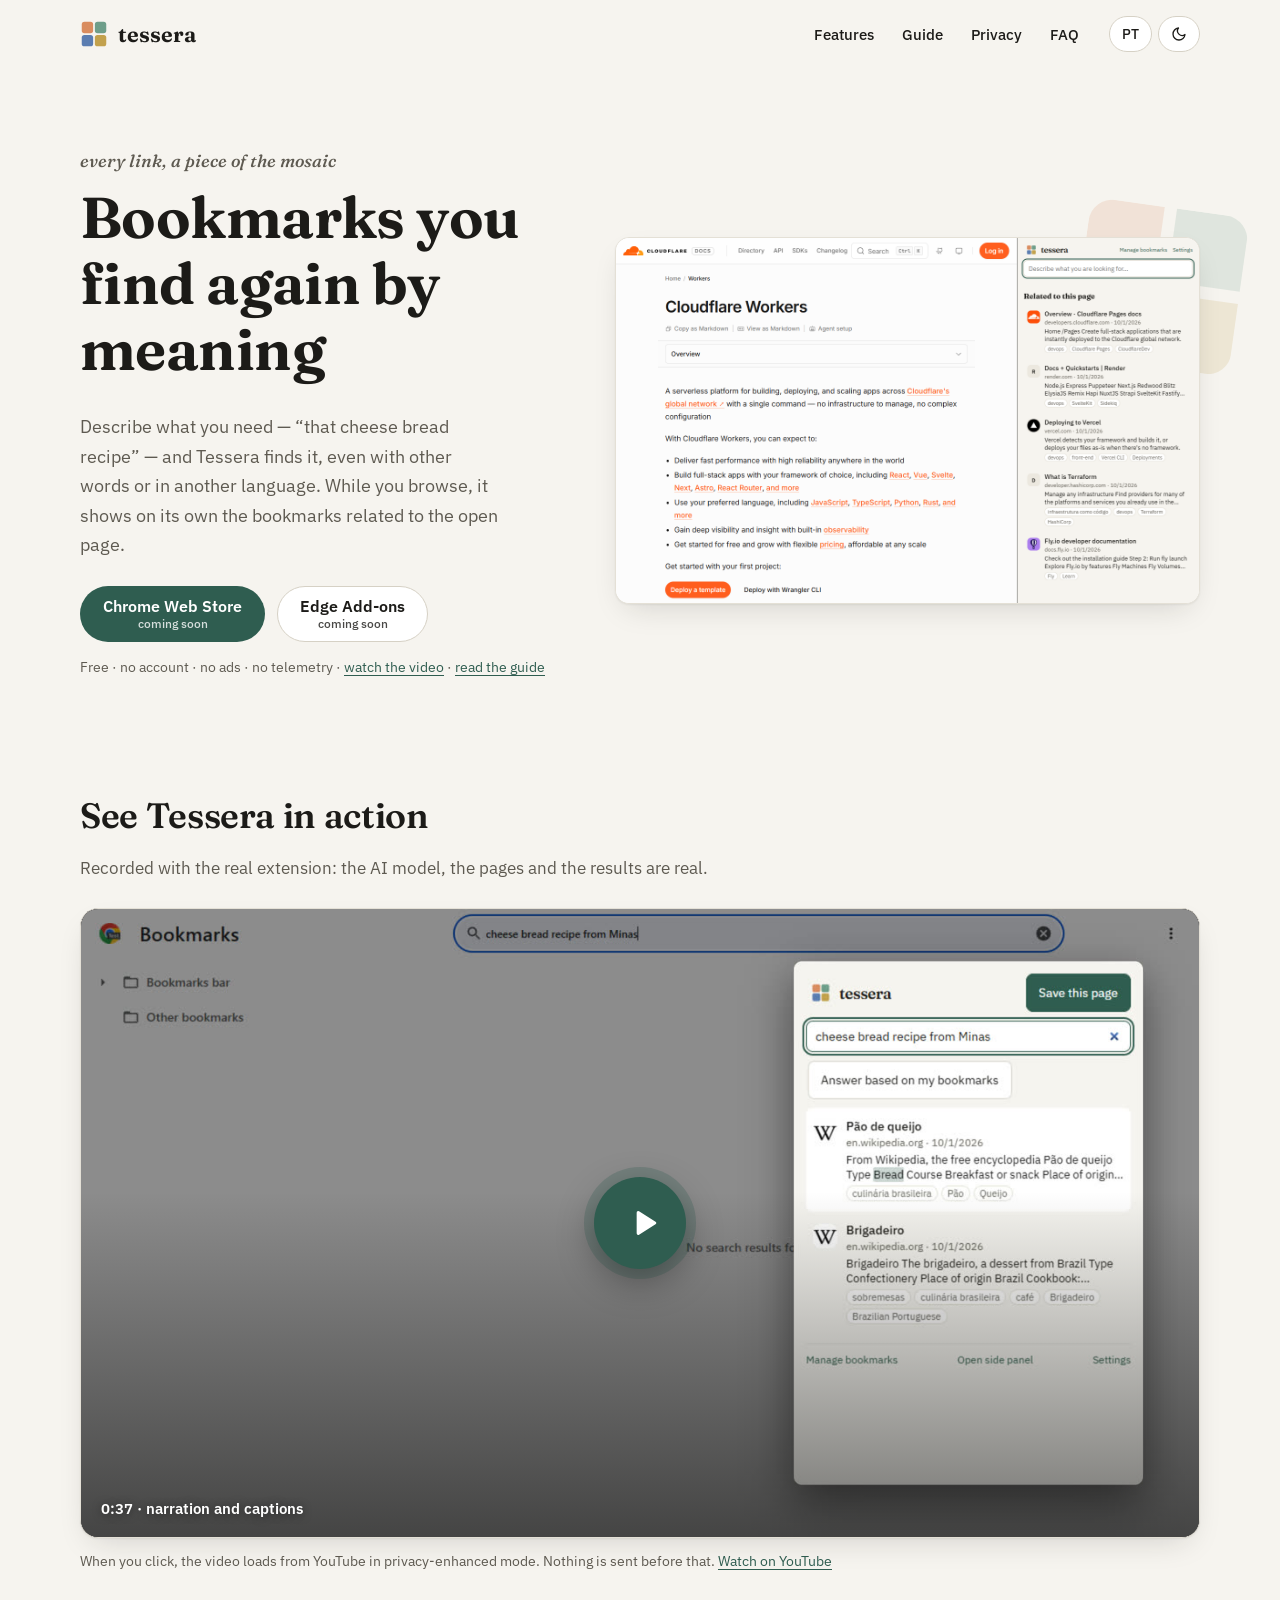
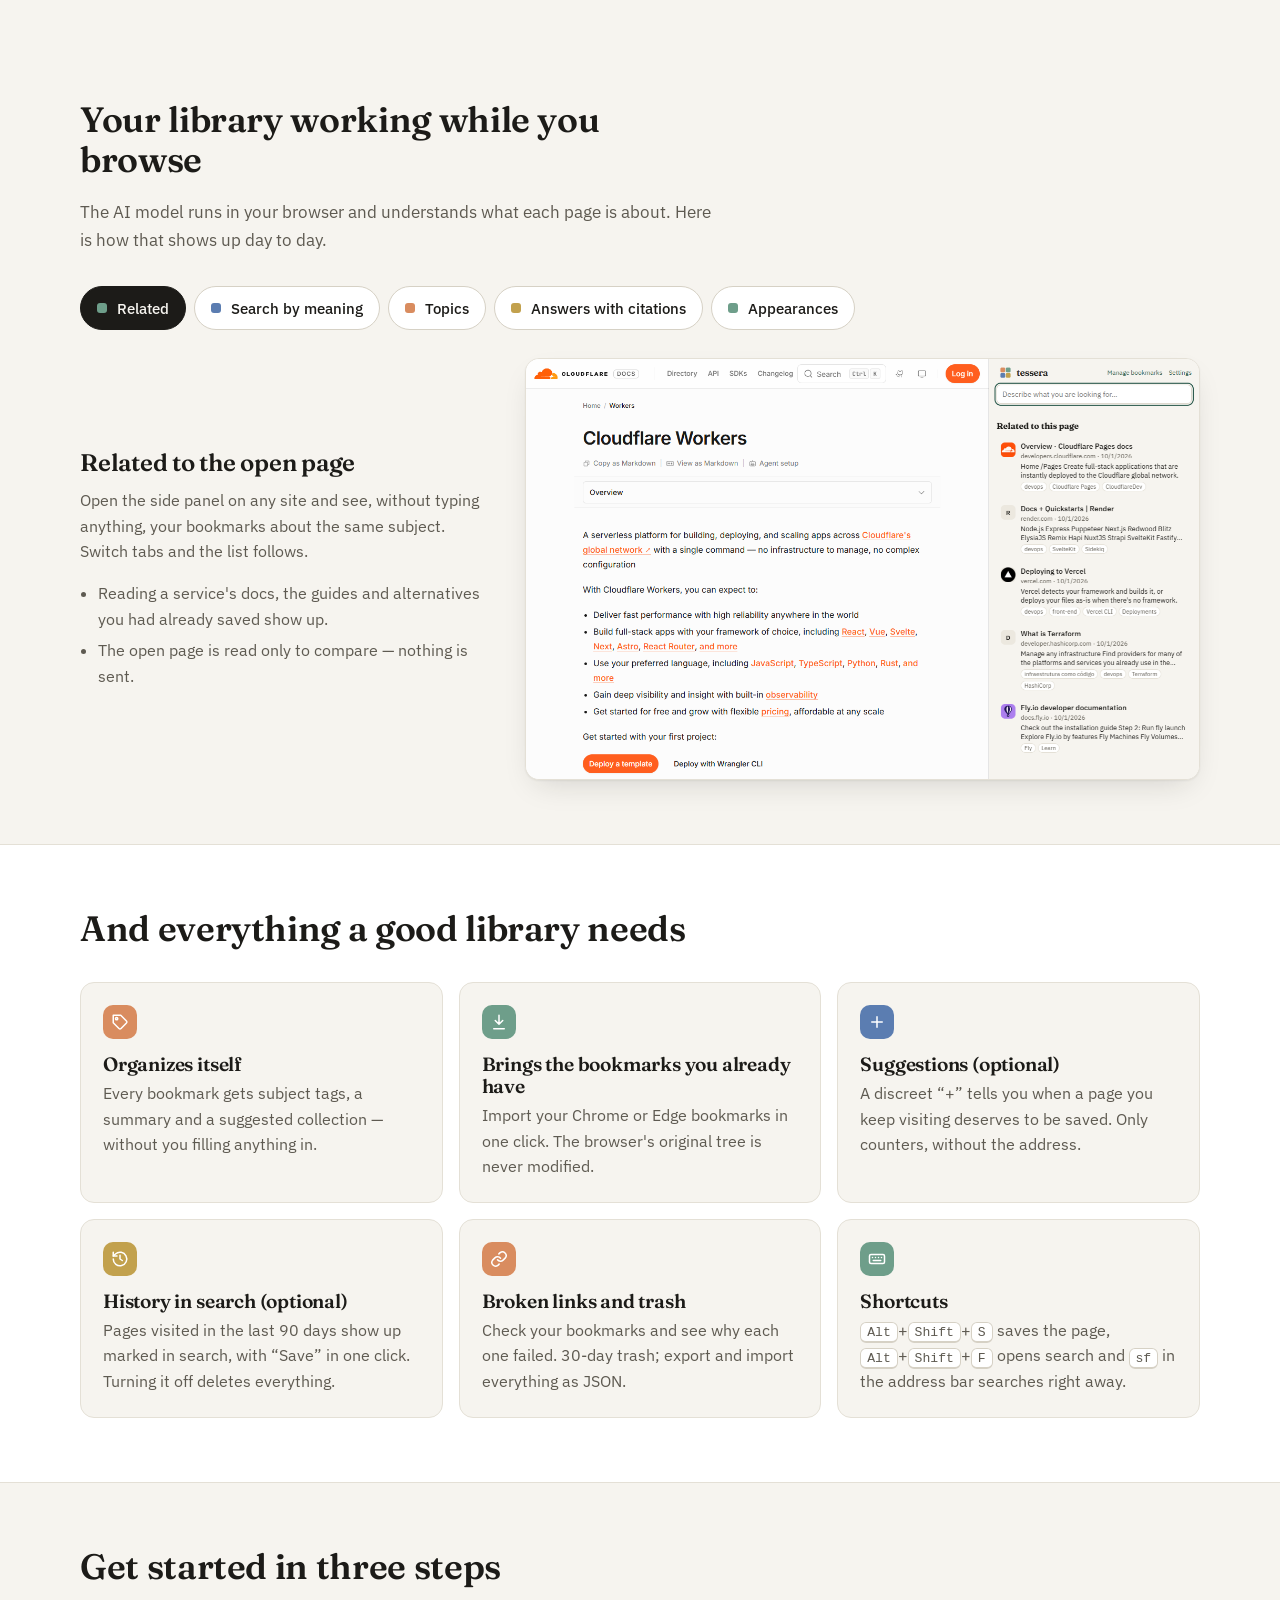
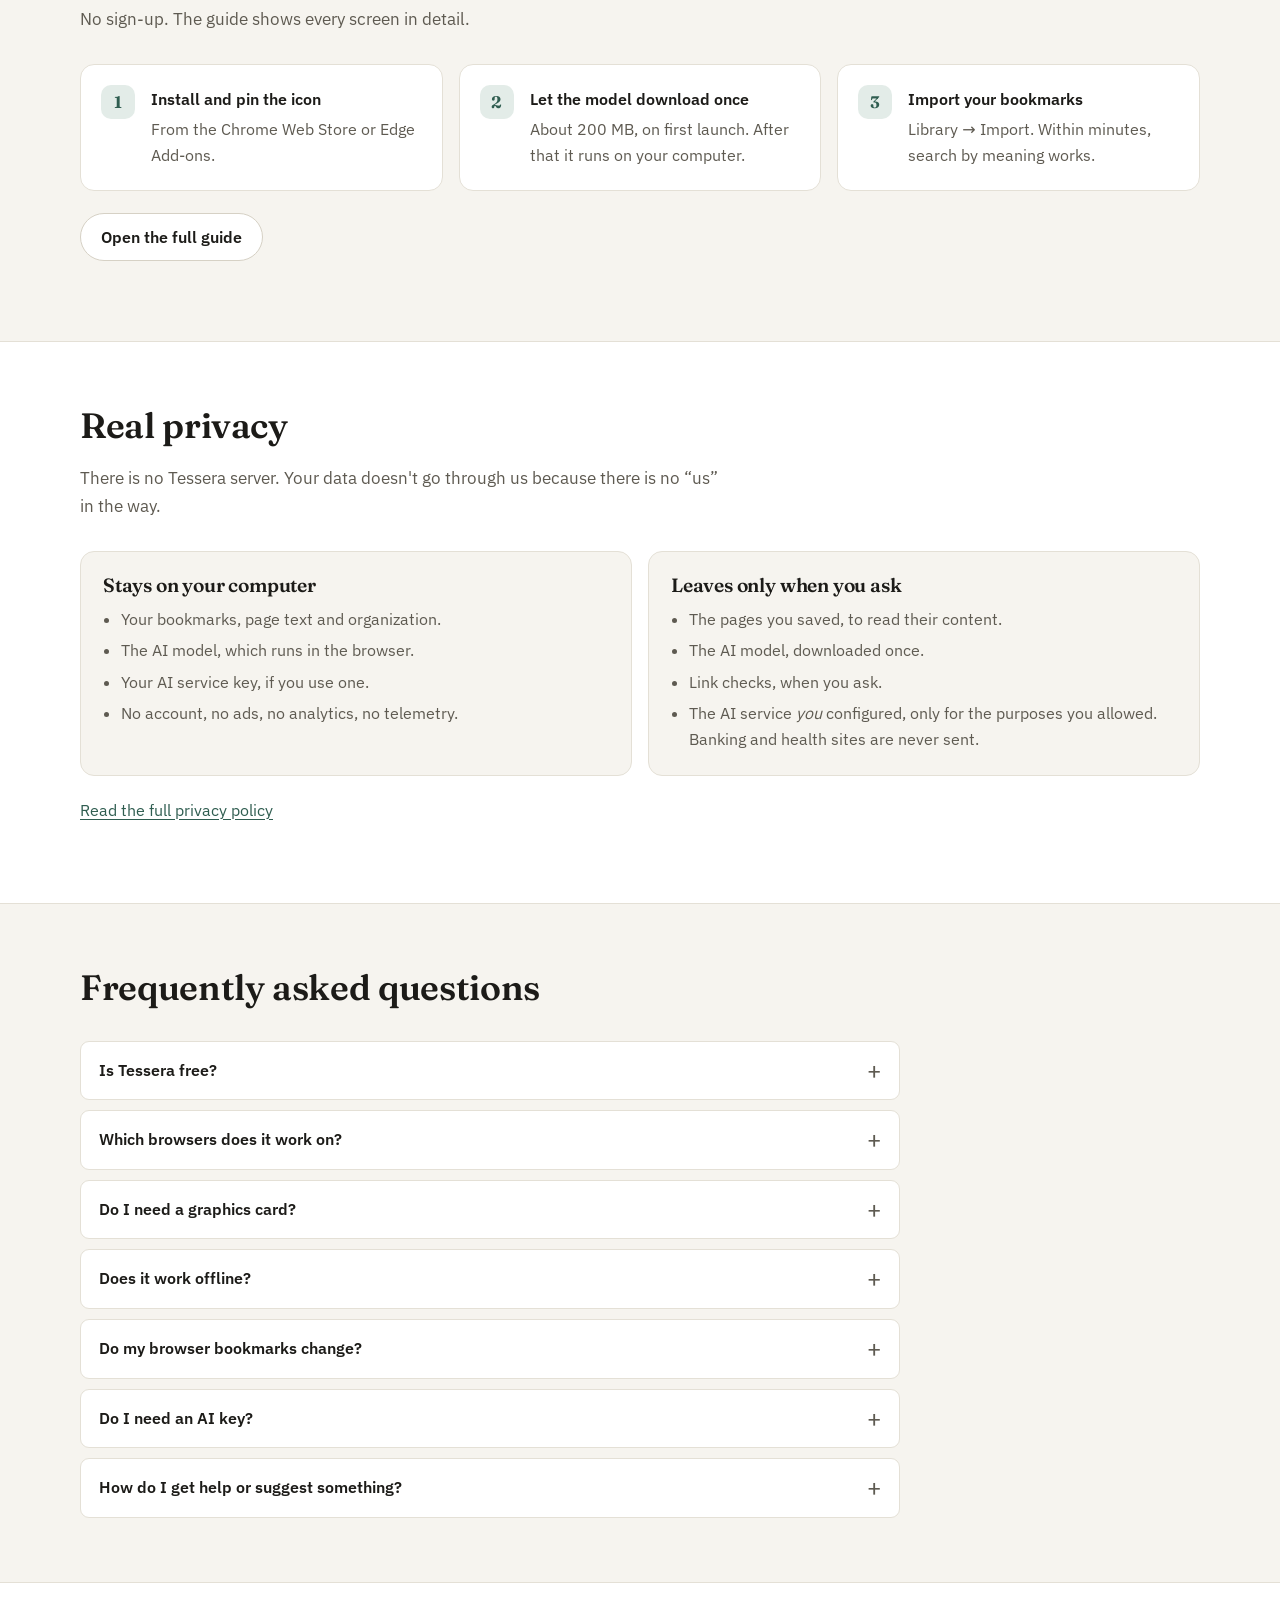
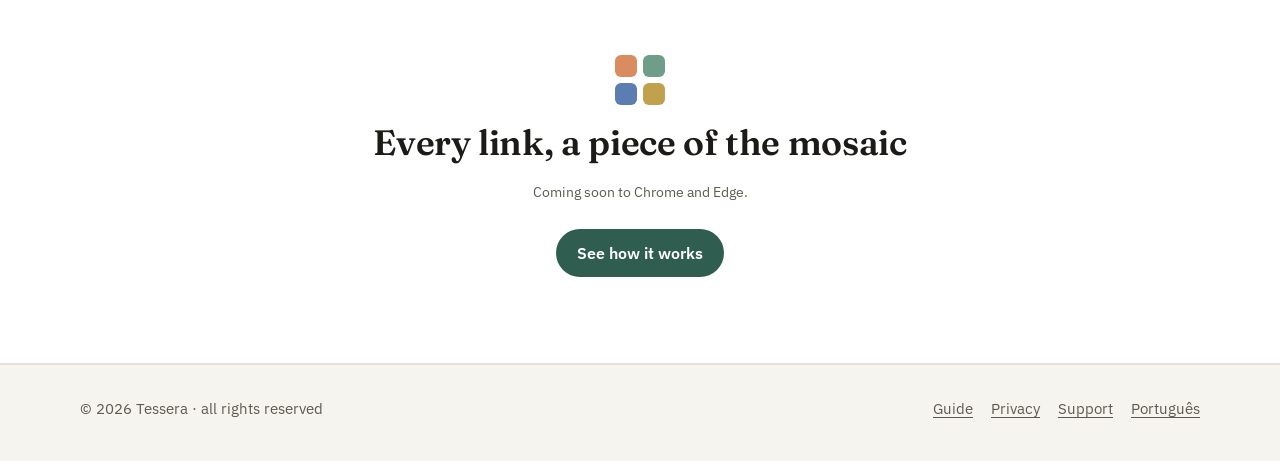
==== commit 0d4e44c6: "vídeo de apresentação na página inicial (pt e en) — capa local com play; o player do YouTube (privac" ====
--- a/en/index.html
+++ b/en/index.html
@@ -3,7 +3,7 @@
 <head>
   <meta charset="utf-8">
   <meta name="viewport" content="width=device-width, initial-scale=1">
-  <meta http-equiv="Content-Security-Policy" content="default-src 'self'; img-src 'self'; style-src 'self'; font-src 'self'; script-src 'self' 'sha256-xH2mcu5pQ/X+diC8rg2Joe4mghK6CAMMzoD2H6qysR8='; object-src 'none'; base-uri 'none'; form-action 'none'">
+  <meta http-equiv="Content-Security-Policy" content="default-src 'self'; img-src 'self'; style-src 'self'; font-src 'self'; script-src 'self' 'sha256-xH2mcu5pQ/X+diC8rg2Joe4mghK6CAMMzoD2H6qysR8='; frame-src https://www.youtube-nocookie.com; object-src 'none'; base-uri 'none'; form-action 'none'">
   <meta name="referrer" content="no-referrer">
   <title>Tessera — bookmarks you find again by meaning</title>
   <meta name="description" content="A free Chrome and Edge extension: describe what you need and find your bookmarks again by meaning. Related bookmarks for the open page, automatic topics, and everything on your computer.">
@@ -62,13 +62,30 @@
             <span class="btn btn-primary store-btn" aria-disabled="true">Chrome Web Store<small>coming soon</small></span>
             <span class="btn btn-ghost store-btn" aria-disabled="true">Edge Add-ons<small>coming soon</small></span>
           </div>
-          <p class="fineprint">Free · no account · no ads · no telemetry · <a href="guide/">read the guide</a></p>
+          <p class="fineprint">Free · no account · no ads · no telemetry · <a href="#video">watch the video</a> · <a href="guide/">read the guide</a></p>
         </div>
         <div class="hero-shot">
           <figure class="shot m0">
             <img src="../assets/img/en/01-relacionados.png" width="1280" height="800" alt="A Cloudflare page open with Tessera's side panel listing related bookmarks" fetchpriority="high">
           </figure>
         </div>
+      </div>
+    </section>
+
+    <section class="section video-section" id="video" aria-labelledby="video-title">
+      <div class="wrap">
+        <div class="section-head">
+          <h2 id="video-title">See Tessera in action</h2>
+          <p>Recorded with the real extension: the AI model, the pages and the results are real.</p>
+        </div>
+        <div class="video" data-video="DOut4kBqAAk" data-hl="en" data-title="Tessera intro video">
+          <button class="video-play" type="button" aria-label="Watch the Tessera intro video, with narration and captions">
+            <img src="../assets/img/en/video-poster.jpg" width="1280" height="720" loading="lazy" alt="">
+            <span class="play-badge" aria-hidden="true"><svg viewBox="0 0 24 24"><path d="M8 5.5v13a1 1 0 0 0 1.5.86l10.4-6.5a1 1 0 0 0 0-1.72L9.5 4.64A1 1 0 0 0 8 5.5z"/></svg></span>
+            <span class="video-meta">0:37 · narration and captions</span>
+          </button>
+        </div>
+        <p class="video-note">When you click, the video loads from YouTube in privacy-enhanced mode. Nothing is sent before that. <a href="https://youtu.be/DOut4kBqAAk">Watch on YouTube</a></p>
       </div>
     </section>
 
--- a/assets/site.css
+++ b/assets/site.css
@@ -1042,3 +1042,102 @@
 .center {
   justify-content: center;
 }
+
+/* vídeo: capa local; o player do YouTube só carrega no clique (sem terceiros antes disso) */
+.video-section .section-head {
+  margin-bottom: 26px;
+}
+.video {
+  position: relative;
+  aspect-ratio: 16 / 9;
+  border-radius: calc(var(--radius) + 4px);
+  overflow: hidden;
+  background: #111;
+  border: 1px solid var(--border);
+  box-shadow: var(--shadow);
+}
+.video-play {
+  all: unset;
+  position: absolute;
+  inset: 0;
+  cursor: pointer;
+  display: grid;
+  place-items: center;
+}
+.video-play img {
+  position: absolute;
+  inset: 0;
+  width: 100%;
+  height: 100%;
+  object-fit: cover;
+  transition: transform 0.5s ease;
+}
+.video-play::after {
+  content: '';
+  position: absolute;
+  inset: 0;
+  background: linear-gradient(180deg, rgb(10 10 9 / 0%) 45%, rgb(10 10 9 / 55%));
+}
+.play-badge {
+  position: relative;
+  z-index: 1;
+  width: 92px;
+  height: 92px;
+  border-radius: 50%;
+  display: grid;
+  place-items: center;
+  background: var(--accent);
+  color: var(--accent-contrast);
+  box-shadow: 0 12px 36px rgb(0 0 0 / 35%), 0 0 0 10px color-mix(in srgb, var(--accent) 25%, transparent);
+  transition: transform 0.25s ease, box-shadow 0.25s ease;
+}
+.play-badge svg {
+  width: 38px;
+  height: 38px;
+  fill: currentColor;
+  transform: translateX(3px);
+}
+.video-meta {
+  position: absolute;
+  z-index: 1;
+  left: 20px;
+  bottom: 16px;
+  color: #fff;
+  font-weight: 600;
+  font-size: 0.92rem;
+  text-shadow: 0 1px 8px rgb(0 0 0 / 50%);
+}
+.video-play:hover img {
+  transform: scale(1.02);
+}
+.video-play:hover .play-badge,
+.video-play:focus-visible .play-badge {
+  transform: scale(1.07);
+  box-shadow: 0 14px 40px rgb(0 0 0 / 40%), 0 0 0 14px color-mix(in srgb, var(--accent) 30%, transparent);
+}
+.video-play:focus-visible {
+  outline: 3px solid var(--accent);
+  outline-offset: -3px;
+}
+.video iframe {
+  position: absolute;
+  inset: 0;
+  width: 100%;
+  height: 100%;
+  border: 0;
+}
+.video-note {
+  margin: 12px 0 0;
+  font-size: 0.86rem;
+  color: var(--muted);
+}
+@media (max-width: 560px) {
+  .play-badge {
+    width: 68px;
+    height: 68px;
+  }
+  .play-badge svg {
+    width: 28px;
+    height: 28px;
+  }
+}
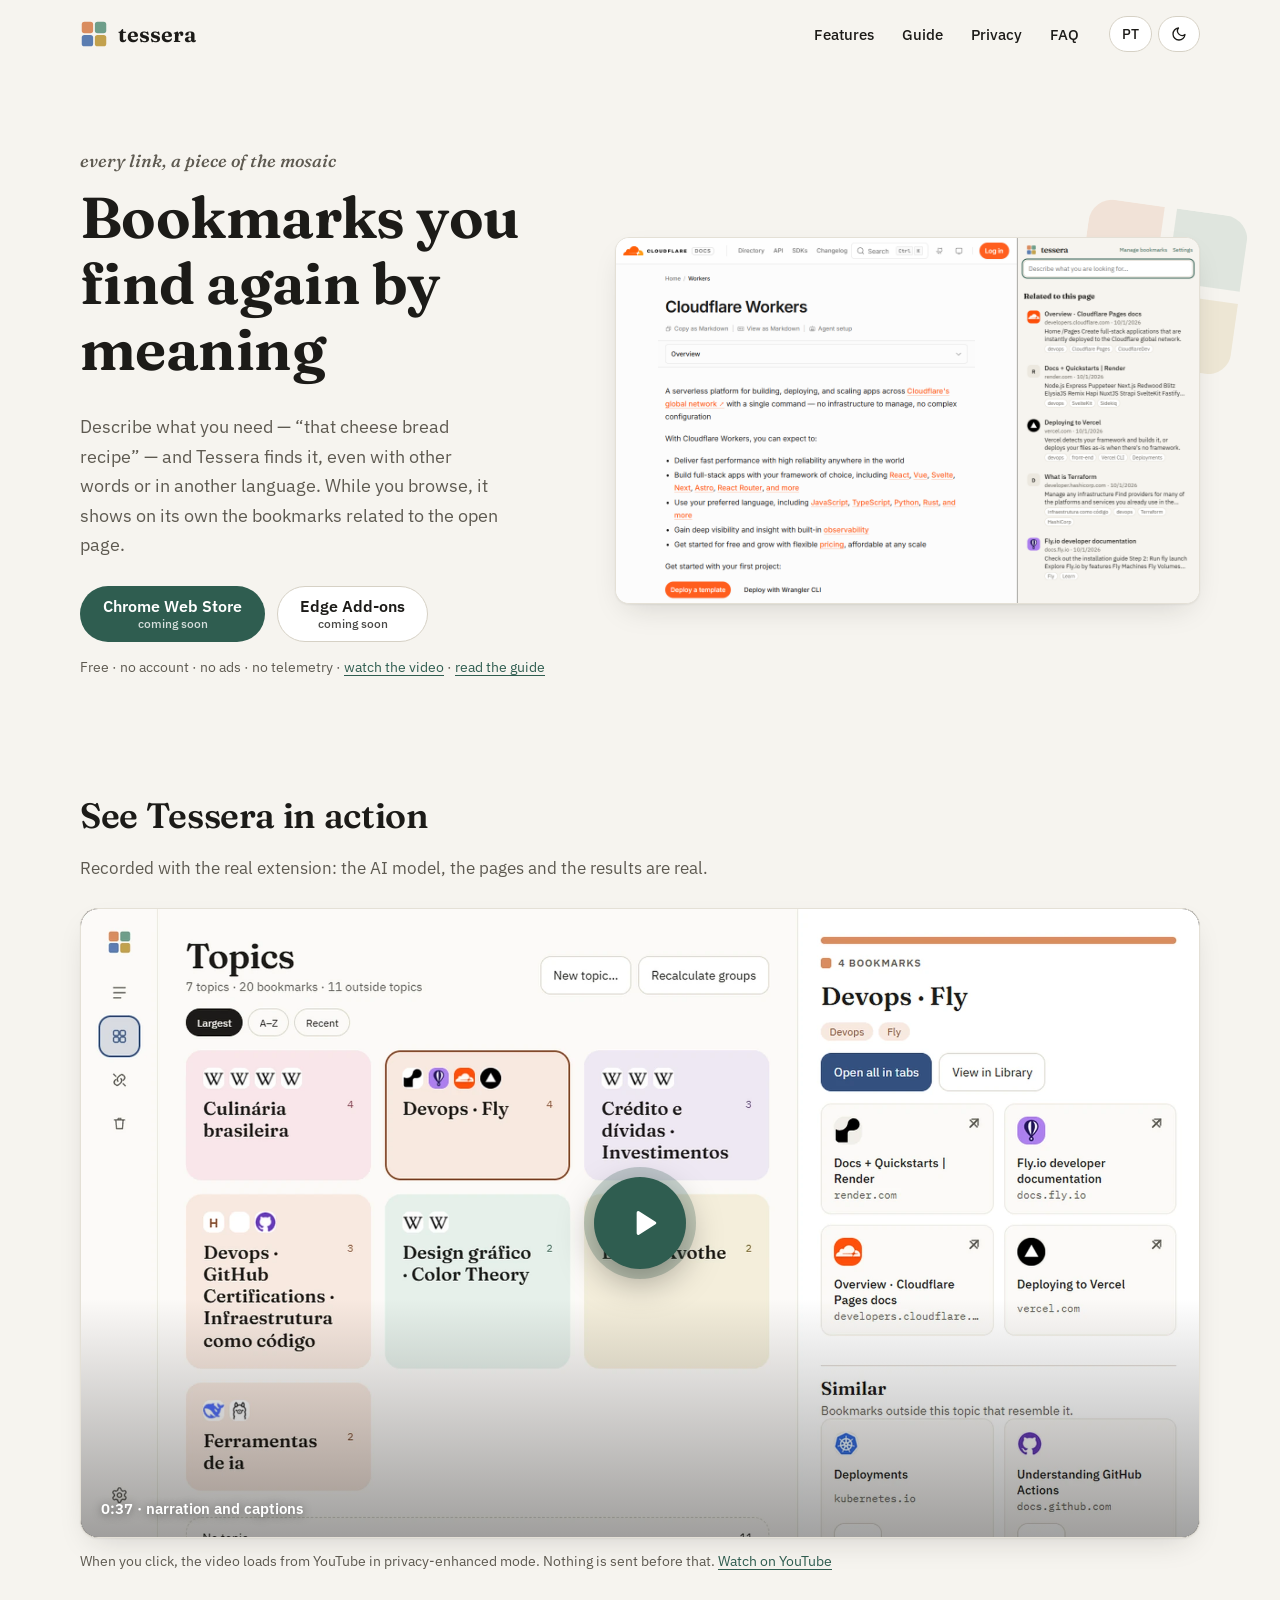
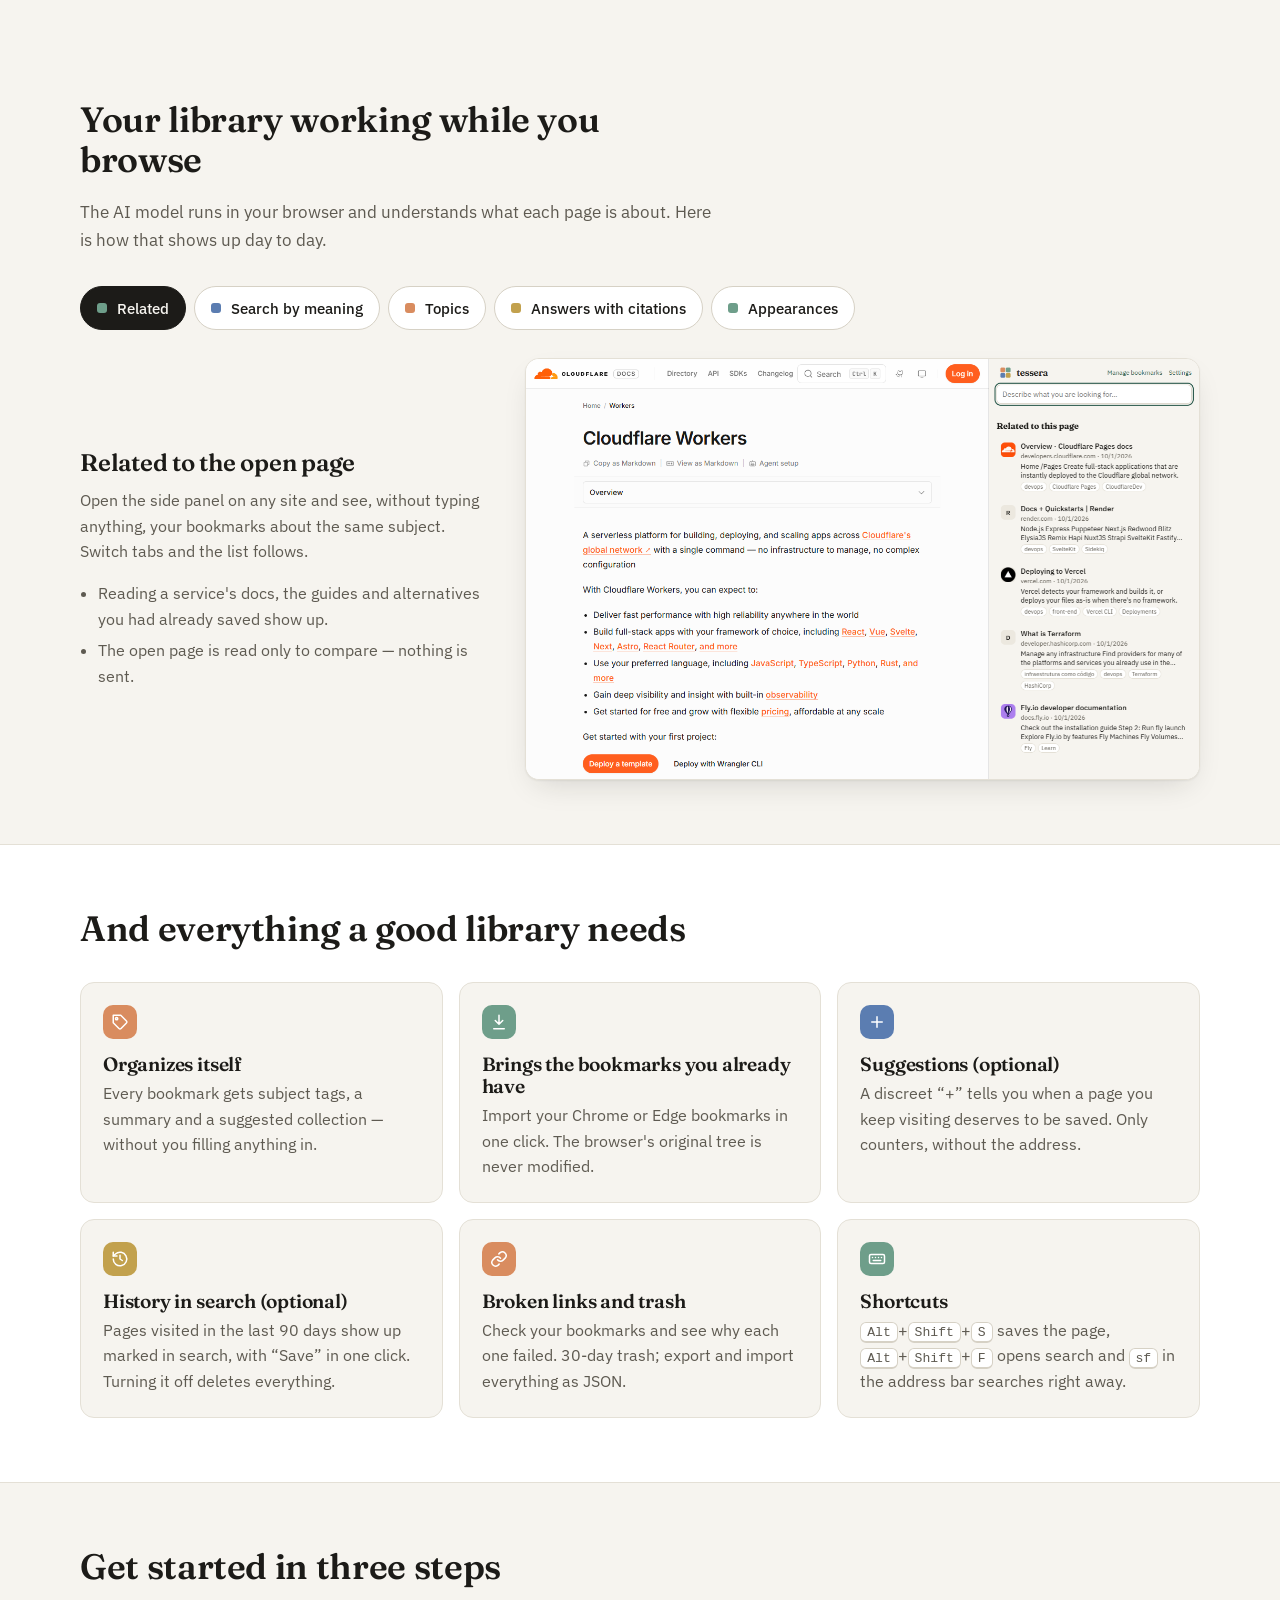
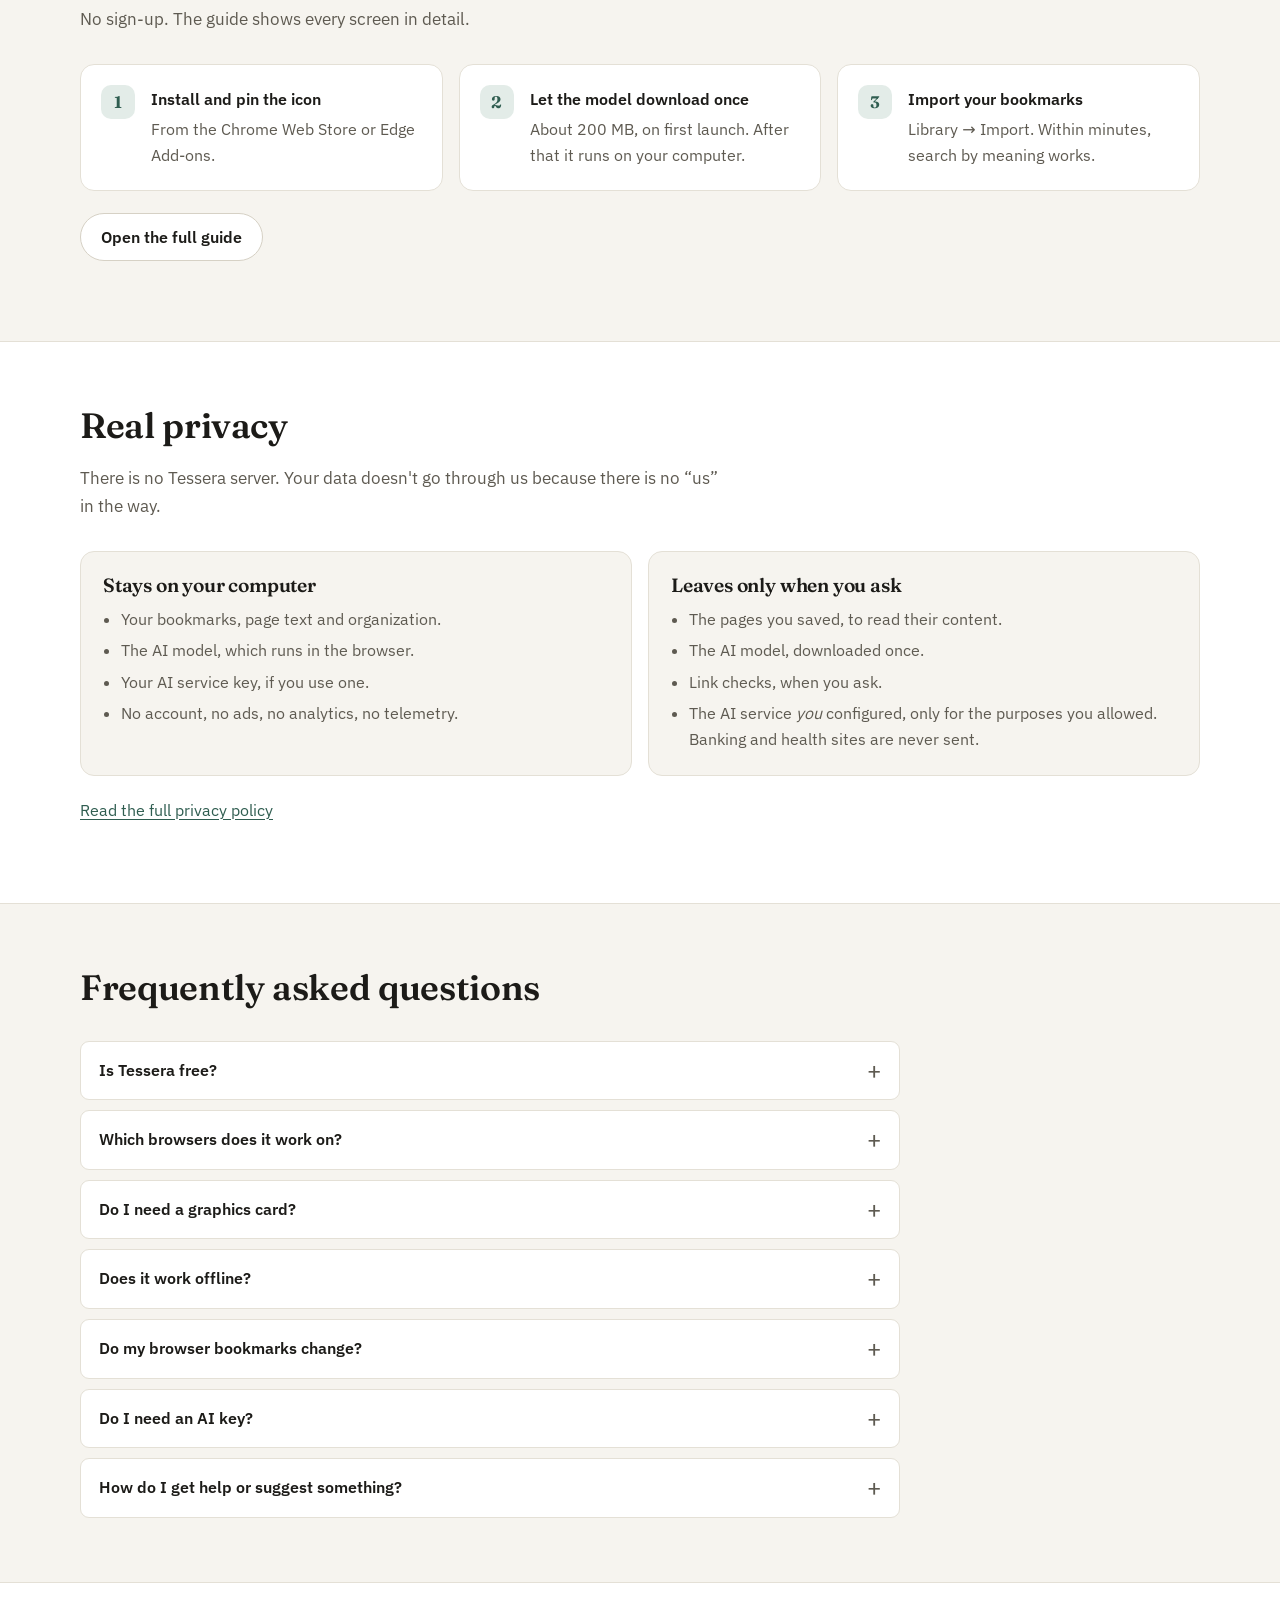
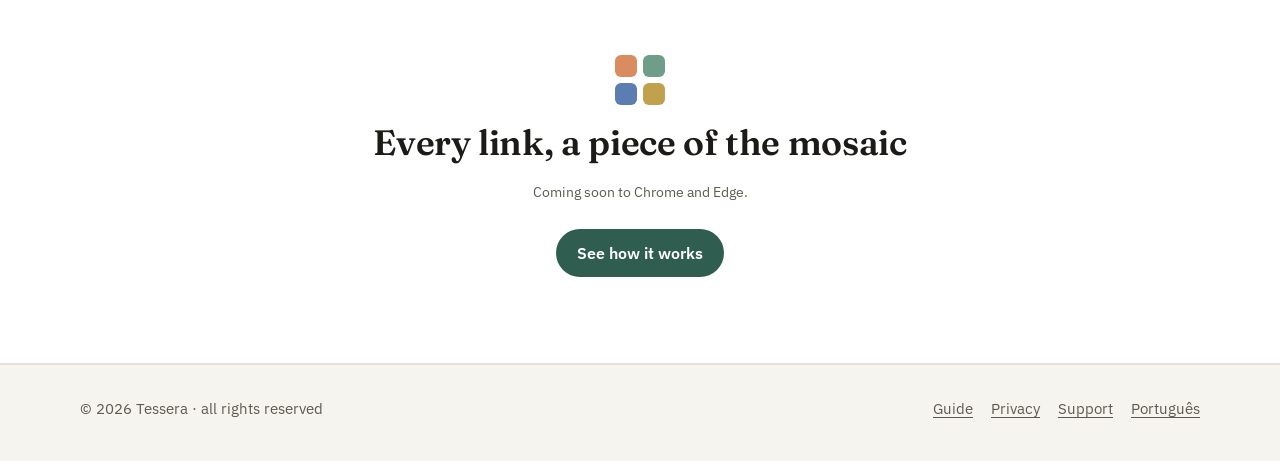
==== commit 859b2a71: "capa do vídeo em alta qualidade: tela de Assuntos em 1920 px WebP (era um quadro escuro em JPEG 1280" ====
--- a/en/index.html
+++ b/en/index.html
@@ -80,7 +80,7 @@
         </div>
         <div class="video" data-video="DOut4kBqAAk" data-hl="en" data-title="Tessera intro video">
           <button class="video-play" type="button" aria-label="Watch the Tessera intro video, with narration and captions">
-            <img src="../assets/img/en/video-poster.jpg" width="1280" height="720" loading="lazy" alt="">
+            <img src="../assets/img/en/video-poster.webp" width="1920" height="1080" loading="lazy" alt="">
             <span class="play-badge" aria-hidden="true"><svg viewBox="0 0 24 24"><path d="M8 5.5v13a1 1 0 0 0 1.5.86l10.4-6.5a1 1 0 0 0 0-1.72L9.5 4.64A1 1 0 0 0 8 5.5z"/></svg></span>
             <span class="video-meta">0:37 · narration and captions</span>
           </button>
--- a/assets/site.css
+++ b/assets/site.css
@@ -1076,7 +1076,7 @@
   content: '';
   position: absolute;
   inset: 0;
-  background: linear-gradient(180deg, rgb(10 10 9 / 0%) 45%, rgb(10 10 9 / 55%));
+  background: linear-gradient(180deg, rgb(10 10 9 / 0%) 62%, rgb(10 10 9 / 38%));
 }
 .play-badge {
   position: relative;
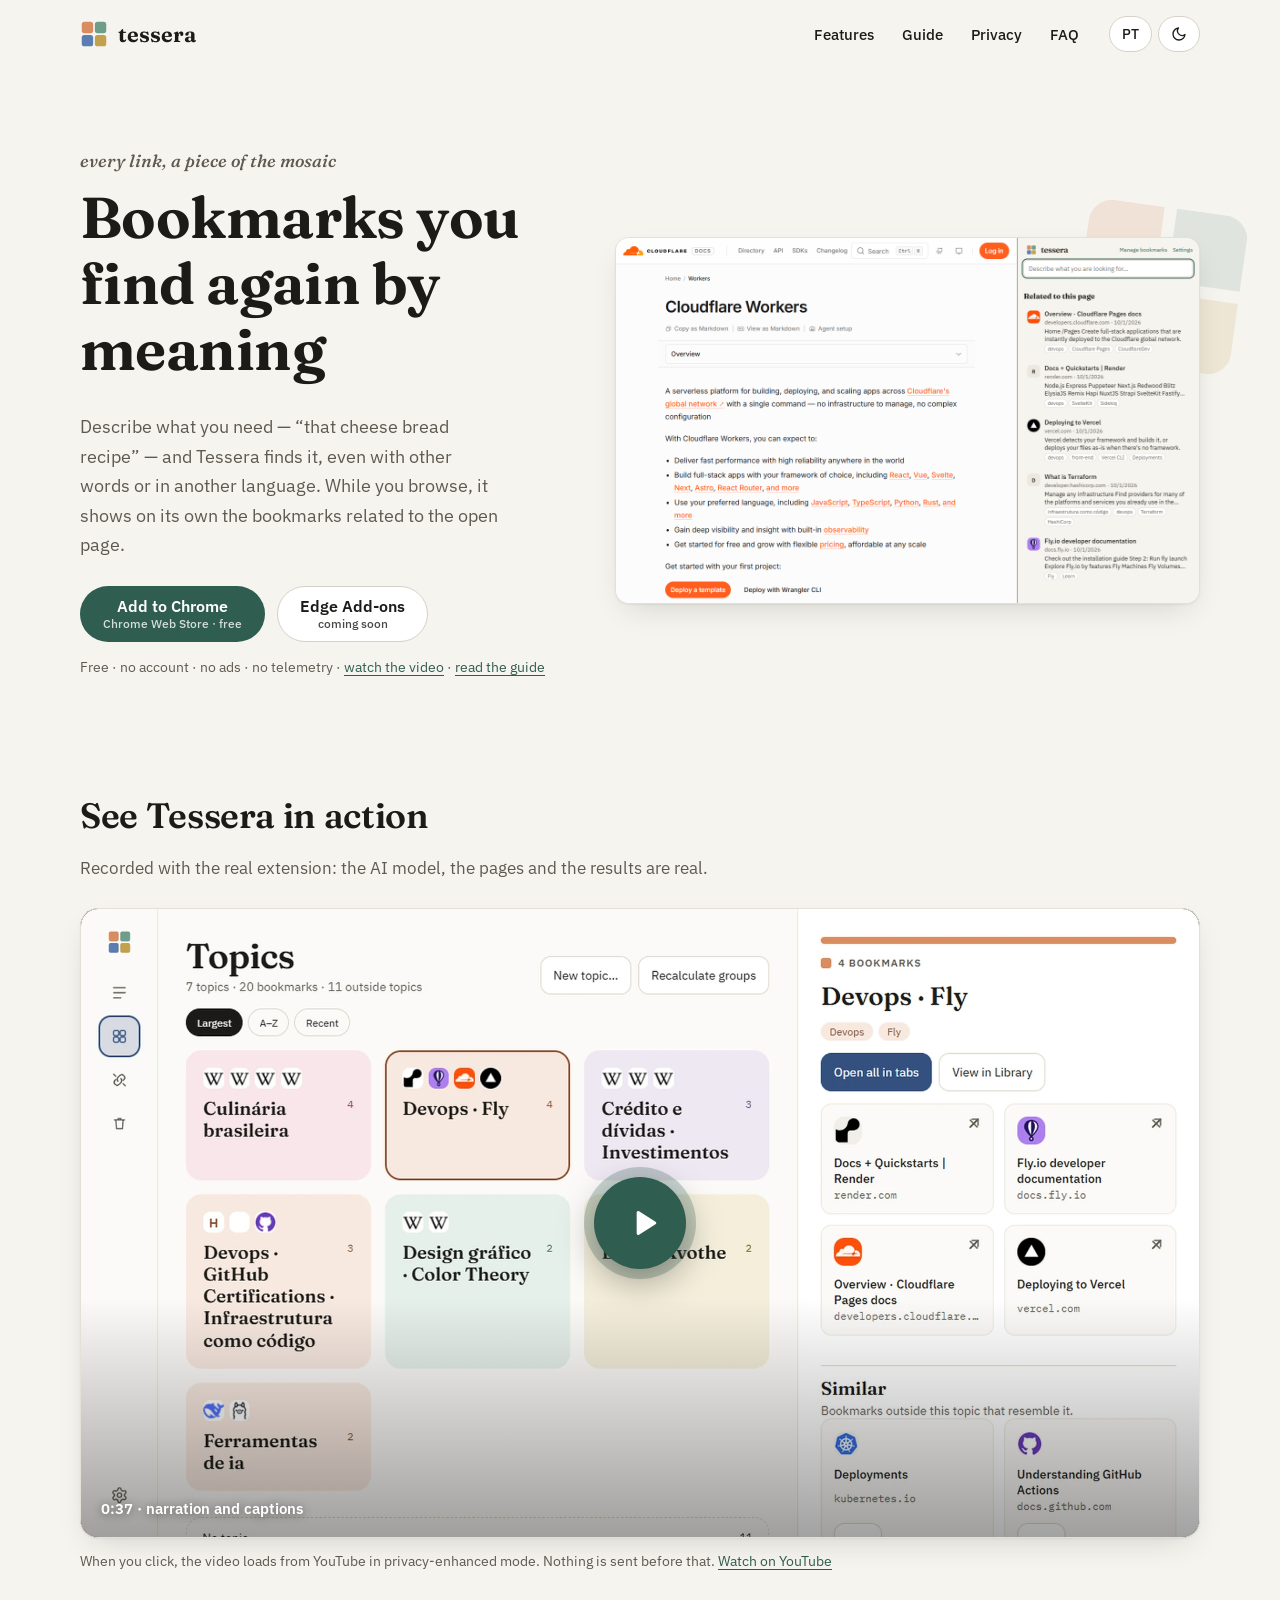
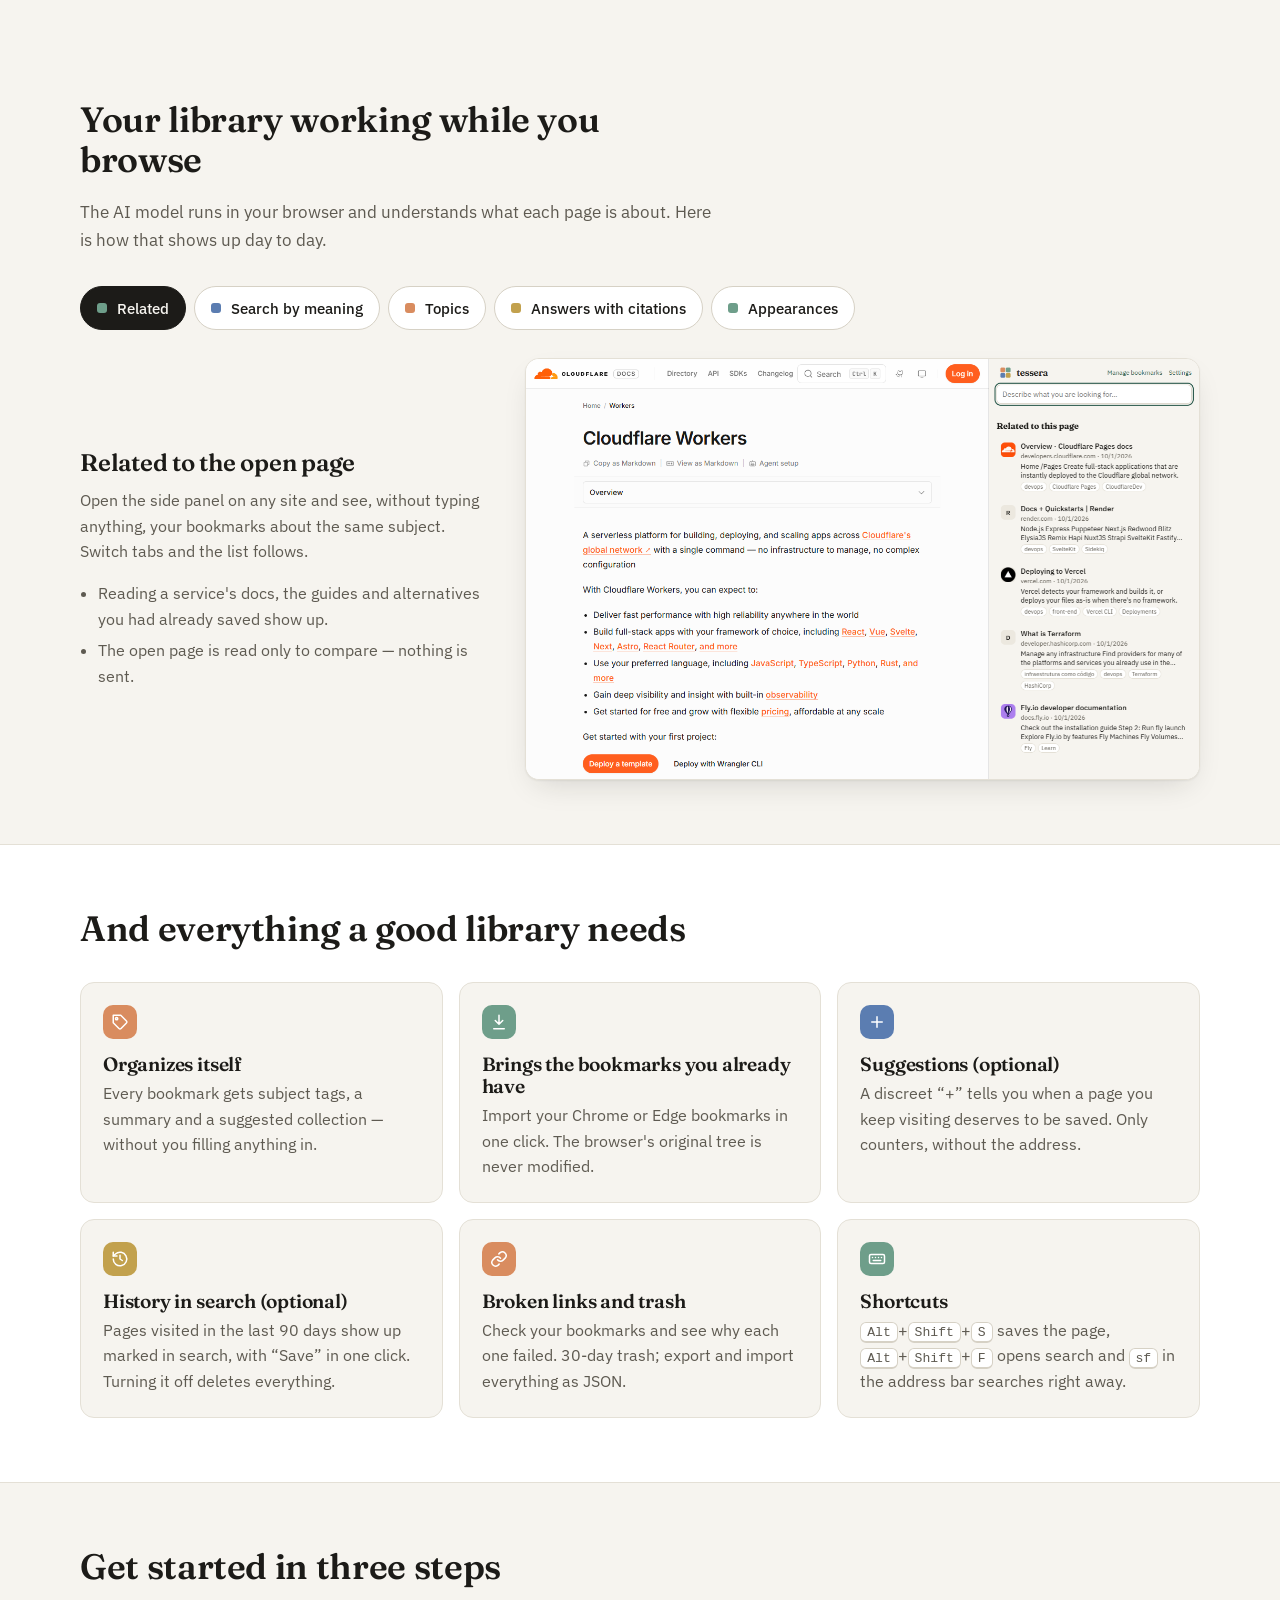
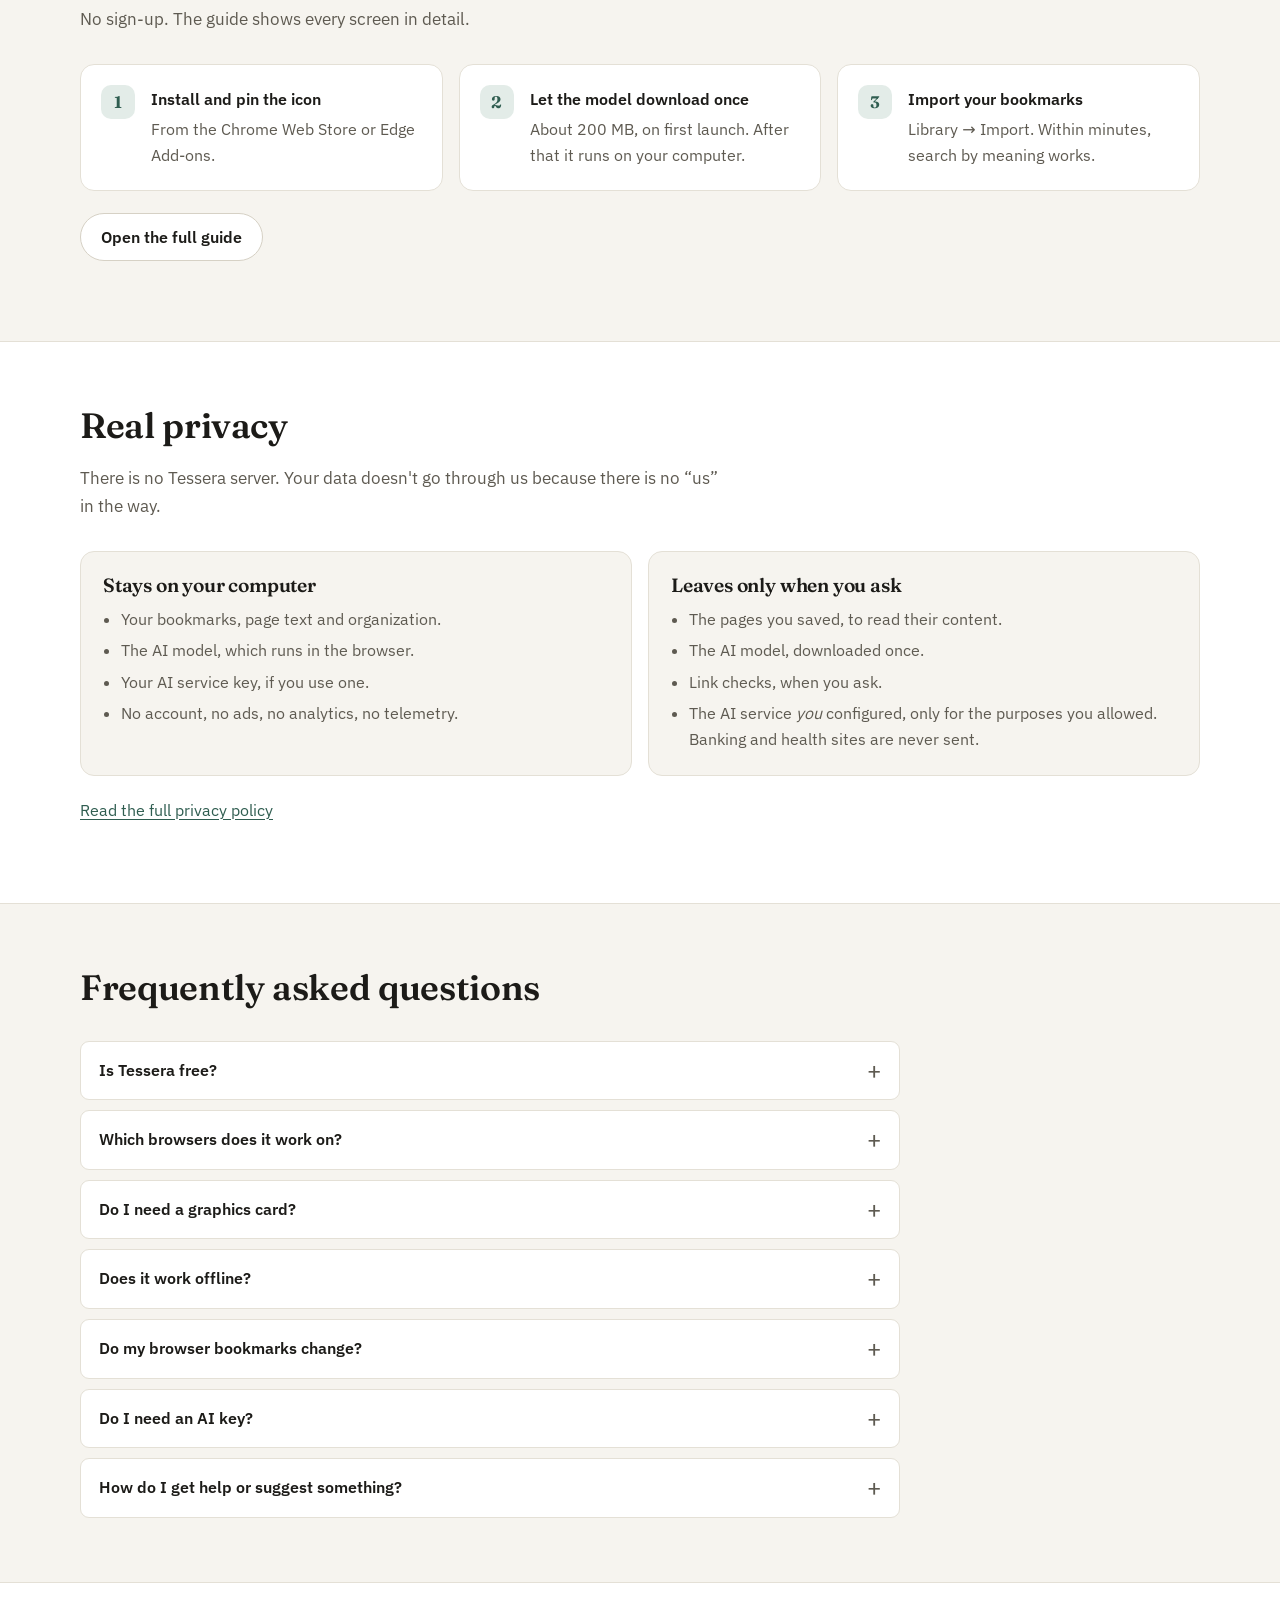
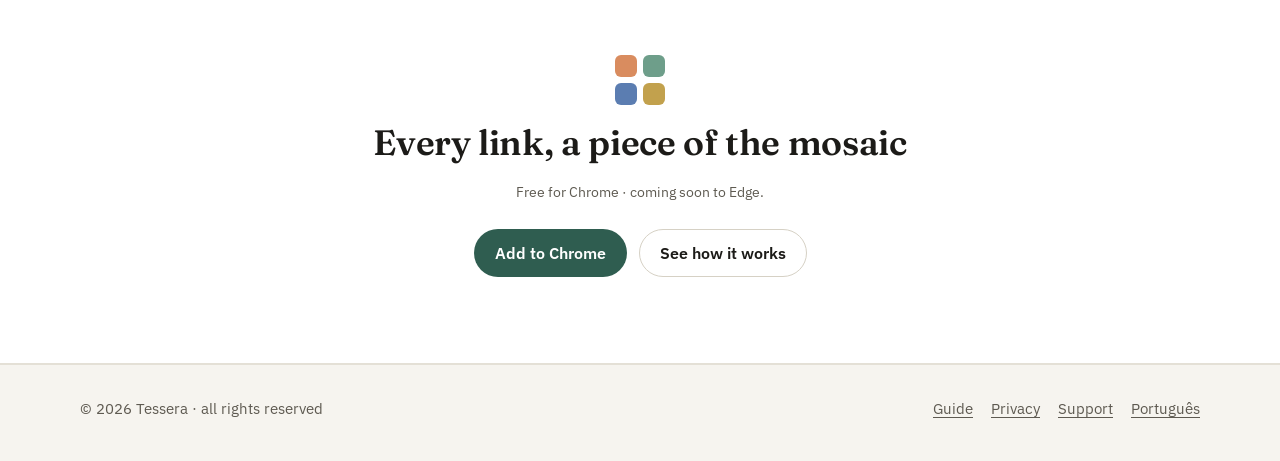
==== commit 5bcdc25d: "link da Chrome Web Store no site (pt e en): botão "Adicionar ao Chrome" no topo e no fim, e no prime" ====
--- a/en/index.html
+++ b/en/index.html
@@ -59,7 +59,7 @@
           <p class="lede">Describe what you need — “that cheese bread recipe” — and Tessera finds it, even with other words
             or in another language. While you browse, it shows on its own the bookmarks related to the open page.</p>
           <div class="cta">
-            <span class="btn btn-primary store-btn" aria-disabled="true">Chrome Web Store<small>coming soon</small></span>
+            <a class="btn btn-primary store-btn" href="https://chromewebstore.google.com/detail/chaphnhnfeidmgclakdmckdgfohoochd">Add to Chrome<small>Chrome Web Store · free</small></a>
             <span class="btn btn-ghost store-btn" aria-disabled="true">Edge Add-ons<small>coming soon</small></span>
           </div>
           <p class="fineprint">Free · no account · no ads · no telemetry · <a href="#video">watch the video</a> · <a href="guide/">read the guide</a></p>
@@ -305,9 +305,9 @@
       <div class="wrap">
         <div class="mosaic" aria-hidden="true"><i></i><i></i><i></i><i></i></div>
         <h2>Every link, a piece of the mosaic</h2>
-        <p class="fineprint">Coming soon to Chrome and Edge.</p>
+        <p class="fineprint">Free for Chrome · coming soon to Edge.</p>
         <div class="cta">
-          <a class="btn btn-primary" href="guide/">See how it works</a>
+          <a class="btn btn-primary" href="https://chromewebstore.google.com/detail/chaphnhnfeidmgclakdmckdgfohoochd">Add to Chrome</a> <a class="btn btn-ghost" href="guide/">See how it works</a>
         </div>
       </div>
     </section>
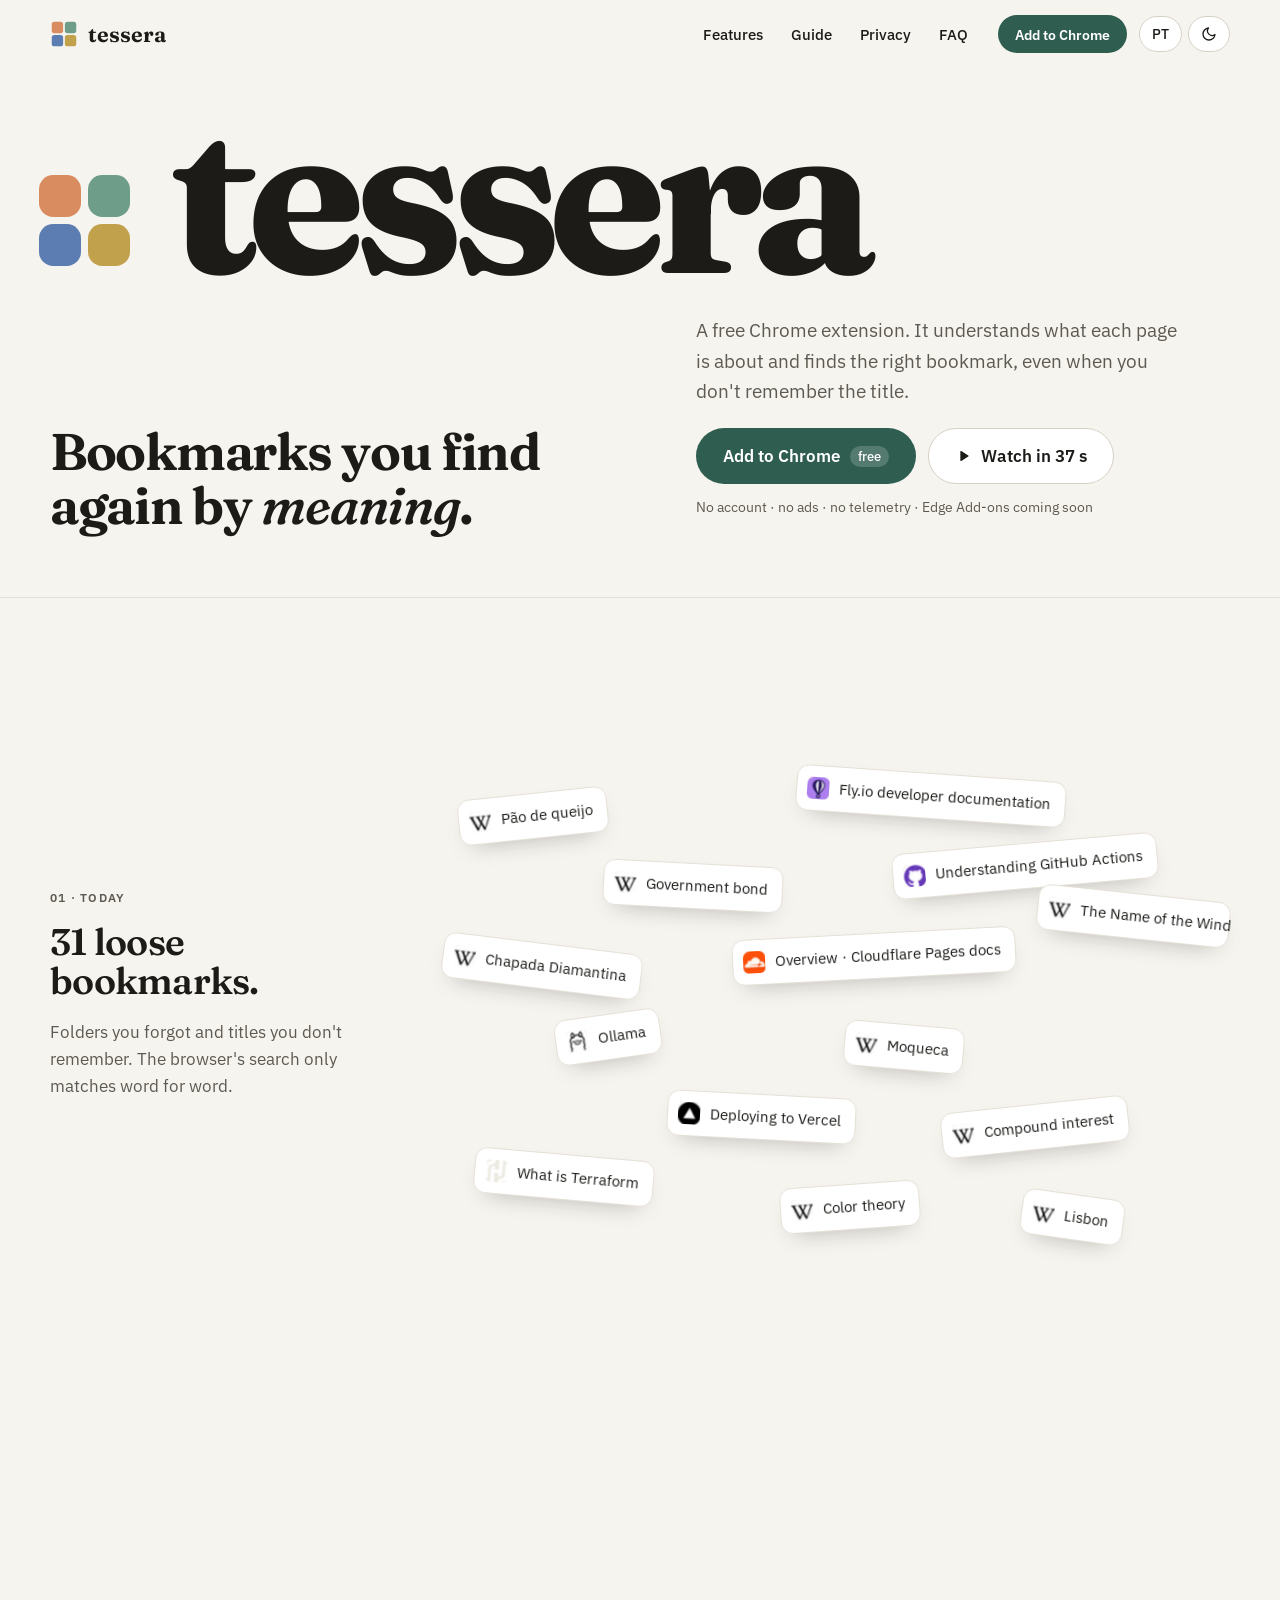
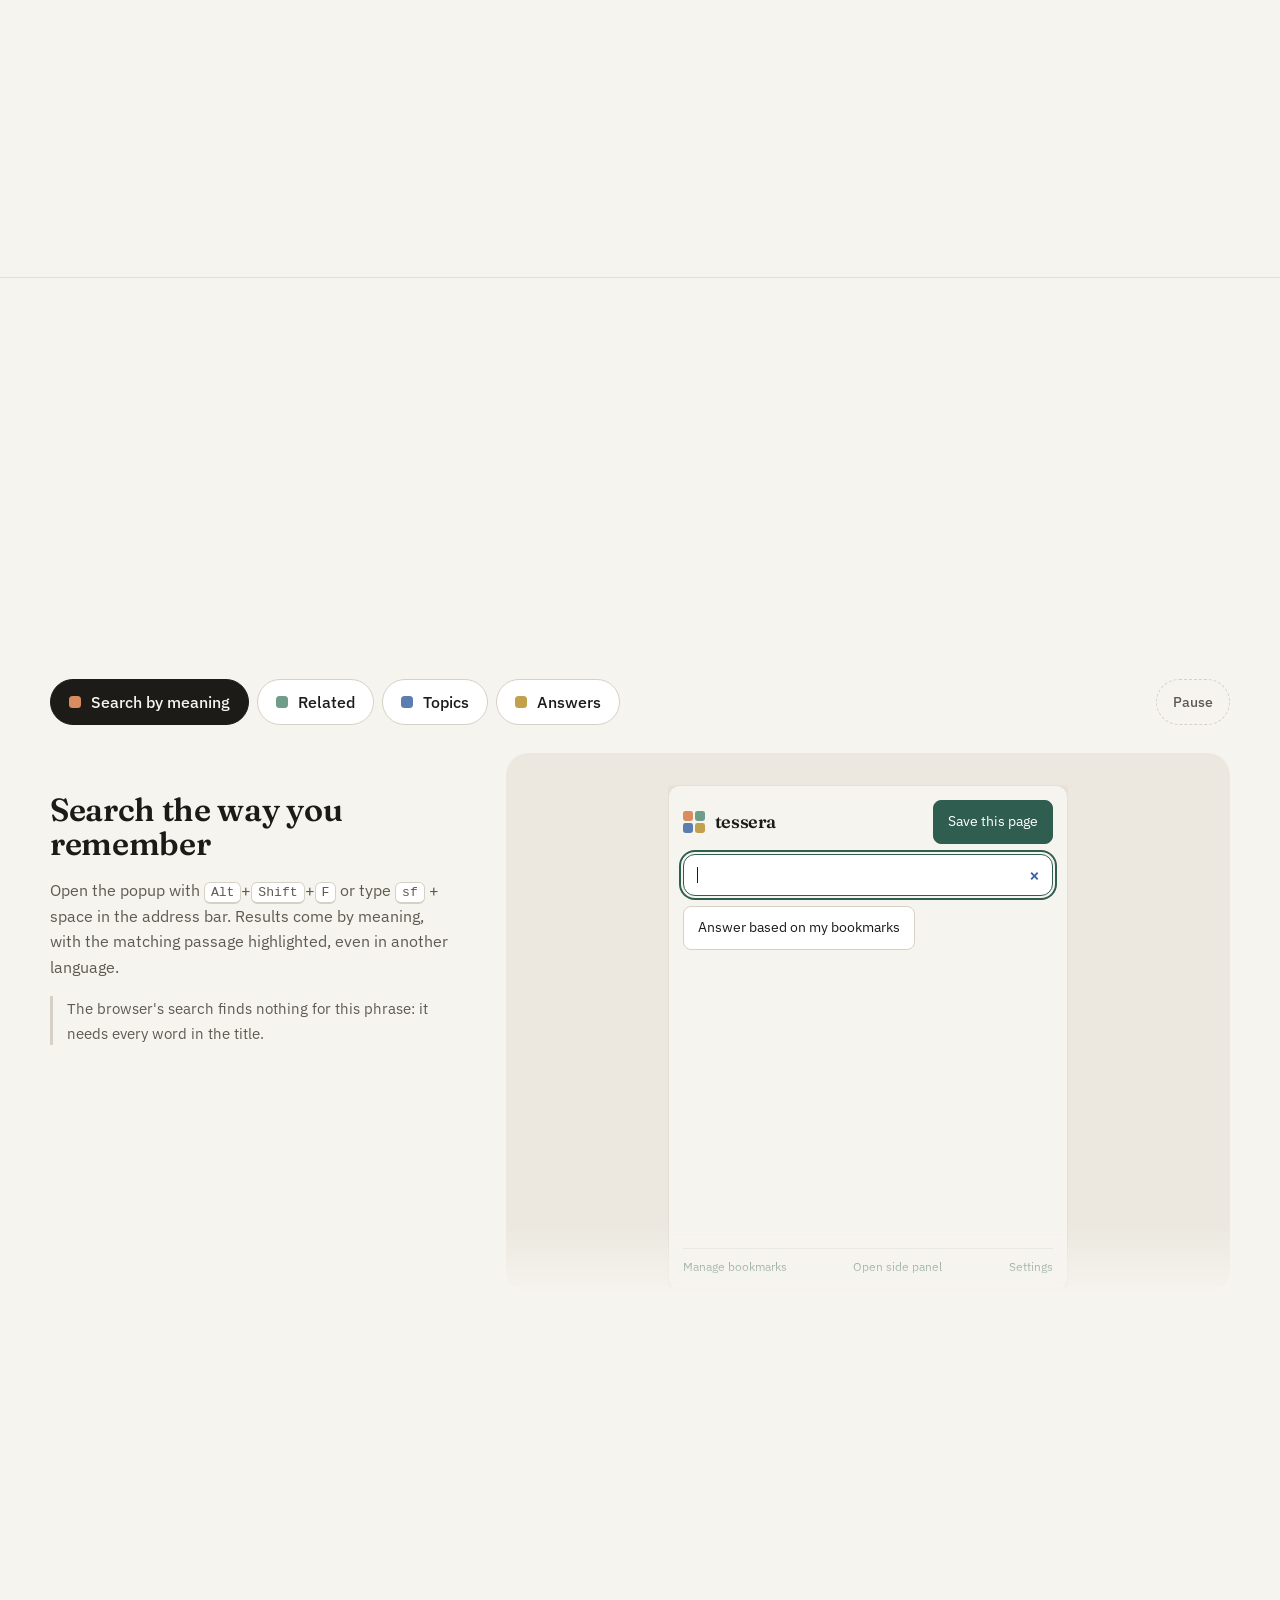
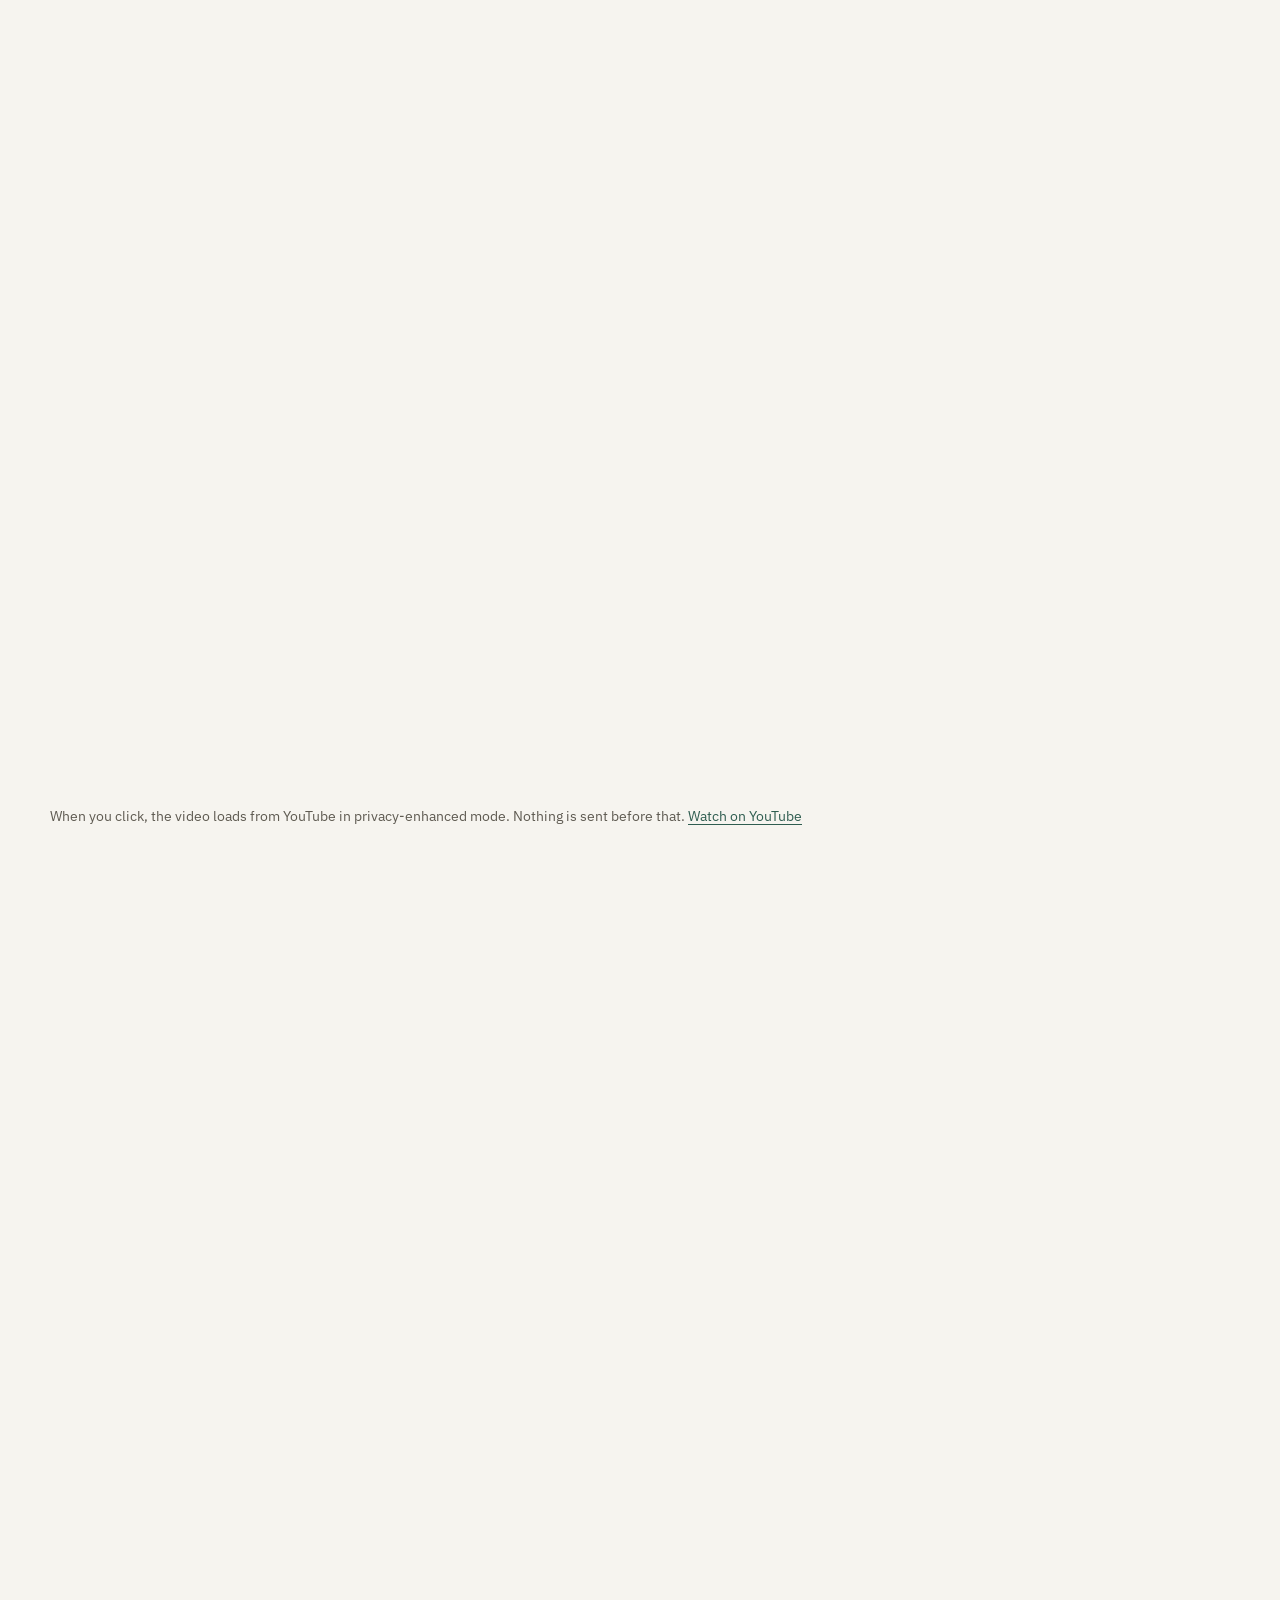
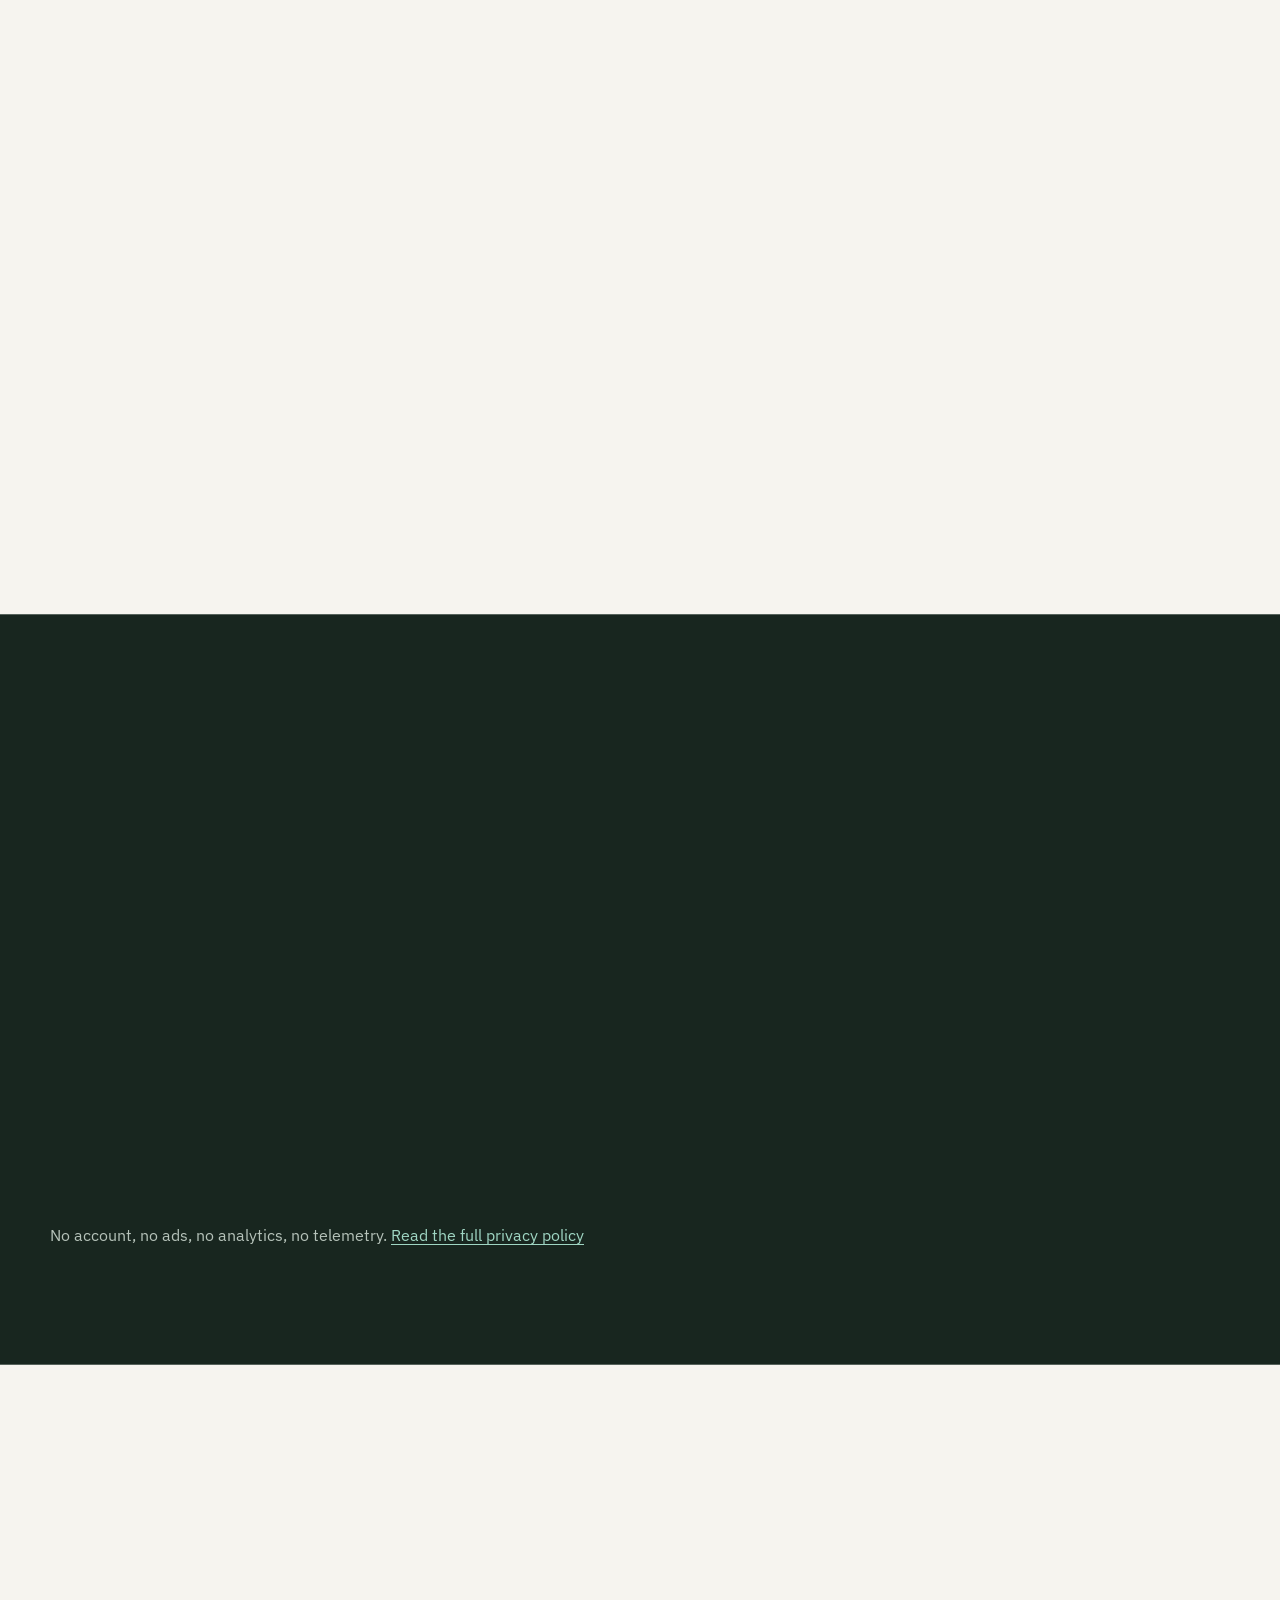
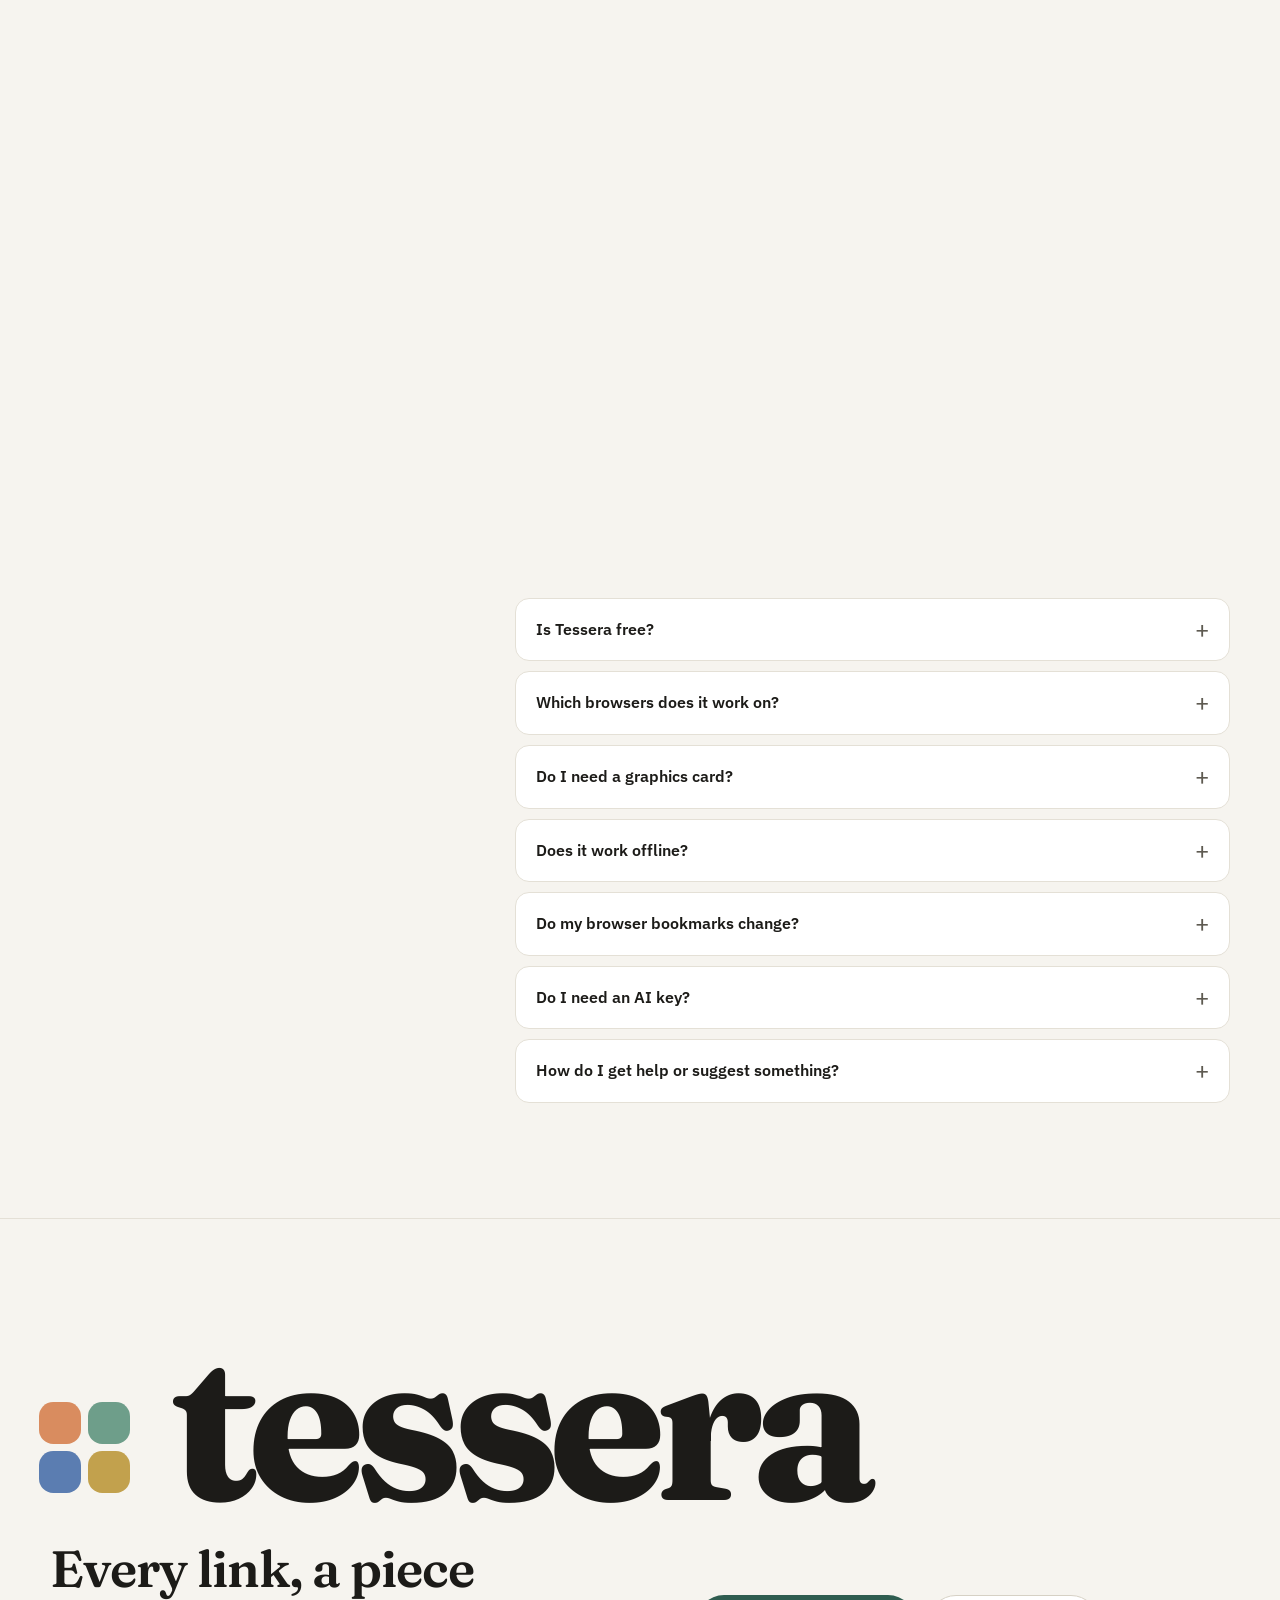
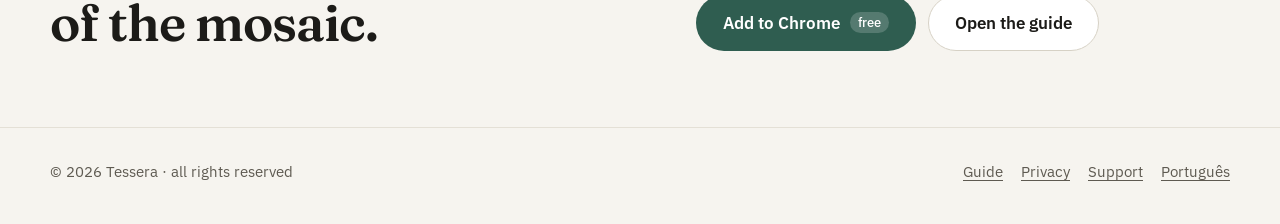
==== commit 6159a205: "nova página inicial (pt e en): o nome em destaque e as telas da extensão recriadas com fidelidade - " ====
--- a/en/index.html
+++ b/en/index.html
@@ -21,6 +21,7 @@
   <link rel="icon" href="../assets/img/favicon-32.png" sizes="32x32" type="image/png">
   <link rel="apple-touch-icon" href="../assets/img/icon-128.png">
   <link rel="preload" href="../assets/fonts/fraunces-latin-wght-normal.woff2" as="font" type="font/woff2" crossorigin>
+  <link rel="preload" href="../assets/fonts/fraunces-latin-wght-italic.woff2" as="font" type="font/woff2" crossorigin>
   <link rel="stylesheet" href="../assets/site.css">
   <script>try{var t=localStorage.getItem('tessera-theme');if(t)document.documentElement.dataset.theme=t}catch(e){}</script>
   <script src="../assets/site.js" defer></script>
@@ -38,6 +39,7 @@
         <a href="#faq">FAQ</a>
       </nav>
       <div class="tools">
+        <a class="btn btn-primary btn-sm head-cta" href="https://chromewebstore.google.com/detail/chaphnhnfeidmgclakdmckdgfohoochd">Add to Chrome</a>
         <a class="chip" href="../" hreflang="pt-BR" lang="pt-BR" aria-label="Versão em português">PT</a>
         <button class="chip" type="button" data-theme-toggle aria-label="Dark theme">
           <svg data-icon="moon" viewBox="0 0 24 24" fill="none" stroke="currentColor" stroke-width="2" stroke-linecap="round" stroke-linejoin="round" aria-hidden="true"><path d="M21 12.8A9 9 0 1 1 11.2 3a7 7 0 0 0 9.8 9.8z"/></svg>
@@ -51,35 +53,234 @@
   </header>
 
   <main id="content">
-    <section class="hero">
-      <div class="wrap hero-grid">
-        <div>
-          <p class="eyebrow">every link, a piece of the mosaic</p>
-          <h1>Bookmarks you find again by meaning</h1>
-          <p class="lede">Describe what you need — “that cheese bread recipe” — and Tessera finds it, even with other words
-            or in another language. While you browse, it shows on its own the bookmarks related to the open page.</p>
-          <div class="cta">
-            <a class="btn btn-primary store-btn" href="https://chromewebstore.google.com/detail/chaphnhnfeidmgclakdmckdgfohoochd">Add to Chrome<small>Chrome Web Store · free</small></a>
-            <span class="btn btn-ghost store-btn" aria-disabled="true">Edge Add-ons<small>coming soon</small></span>
-          </div>
-          <p class="fineprint">Free · no account · no ads · no telemetry · <a href="#video">watch the video</a> · <a href="guide/">read the guide</a></p>
-        </div>
-        <div class="hero-shot">
-          <figure class="shot m0">
-            <img src="../assets/img/en/01-relacionados.png" width="1280" height="800" alt="A Cloudflare page open with Tessera's side panel listing related bookmarks" fetchpriority="high">
-          </figure>
+    <section class="hero" aria-labelledby="hero-title">
+      <div class="wrap">
+        <p class="wordmark" aria-hidden="true"><span class="mark"><i class="c1"></i><i class="c2"></i><i class="c3"></i><i class="c4"></i></span>tessera</p>
+        <div class="hero-row">
+          <h1 id="hero-title" class="display"><span class="sr-only">Tessera: </span>Bookmarks you find again by <em>meaning</em>.</h1>
+          <div>
+            <p class="lede">A free Chrome extension. It understands what each page is about and finds the right bookmark, even when you don't remember the title.</p>
+            <div class="cta">
+              <a class="btn btn-primary btn-lg" href="https://chromewebstore.google.com/detail/chaphnhnfeidmgclakdmckdgfohoochd">Add to Chrome<span class="btn-note">free</span></a>
+              <a class="btn btn-ghost btn-lg" href="#video"><svg class="play" viewBox="0 0 24 24" aria-hidden="true"><path d="M8 5.5v13a1 1 0 0 0 1.5.86l10.4-6.5a1 1 0 0 0 0-1.72L9.5 4.64A1 1 0 0 0 8 5.5z"/></svg>Watch in 37 s</a>
+            </div>
+            <p class="fineprint">No account · no ads · no telemetry · Edge Add-ons coming soon</p>
+          </div>
+        </div>
+      </div>
+    </section>
+
+    <section class="pile" id="features" aria-labelledby="pile-title">
+      <h2 id="pile-title" class="sr-only">How it works</h2>
+      <div class="wrap pile-stage">
+        <div class="pile-caps">
+          <div class="cap cap0"><p class="label">01 · Today</p><h3>31 loose bookmarks.</h3><p>Folders you forgot and titles you don't remember. The browser's search only matches word for word.</p></div>
+          <div class="cap cap1"><p class="label">02 · With Tessera</p><h3>Topics appear on their own.</h3><p>The AI model, on your computer, reads each page and groups what means the same. This is the Topics screen, just like in the extension.</p></div>
+          <div class="cap cap2"><p class="label">03 · And search</p><h3>Search the way you remember.</h3><p>“cheese bread recipe from Minas” finds Pão de queijo and Brigadeiro, without you remembering the title.</p></div>
+        </div>
+        <div class="pile-board">
+          <ul class="loose" aria-hidden="true">
+            <li><img src="../assets/img/sites/wikipedia.webp" alt="">Pão de queijo</li>
+            <li><img src="../assets/img/sites/fly.webp" alt="">Fly.io developer documentation</li>
+            <li><img src="../assets/img/sites/wikipedia.webp" alt="">Government bond</li>
+            <li><img src="../assets/img/sites/github.webp" alt="">Understanding GitHub Actions</li>
+            <li><img src="../assets/img/sites/wikipedia.webp" alt="">Chapada Diamantina</li>
+            <li><img src="../assets/img/sites/cloudflare.webp" alt="">Overview · Cloudflare Pages docs</li>
+            <li><img src="../assets/img/sites/wikipedia.webp" alt="">The Name of the Wind</li>
+            <li><img src="../assets/img/sites/ollama.webp" alt="">Ollama</li>
+            <li><img src="../assets/img/sites/wikipedia.webp" alt="">Moqueca</li>
+            <li><img src="../assets/img/sites/vercel.webp" alt="">Deploying to Vercel</li>
+            <li><img src="../assets/img/sites/wikipedia.webp" alt="">Compound interest</li>
+            <li><img src="../assets/img/sites/hashicorp.webp" alt="">What is Terraform</li>
+            <li><img src="../assets/img/sites/wikipedia.webp" alt="">Color theory</li>
+            <li><img src="../assets/img/sites/wikipedia.webp" alt="">Lisbon</li>
+          </ul>
+          <div class="fit fit-topics" data-fit="1280" data-fit-sm="520">
+            <div class="tx tx-visual tx-screen" role="img" aria-label="The extension's Topics screen: seven topics formed from the bookmarks, with Devops · Fly open in the panel">
+              <div class="tx-rail"><span class="tx-mark"><i></i><i></i><i></i><i></i></span><span class="tx-ri"><svg viewBox="0 0 24 24"><path d="M4 6h16M4 12h10M4 18h16"/></svg></span><span class="tx-ri on"><svg viewBox="0 0 24 24"><rect x="4" y="4" width="7" height="7" rx="2"/><rect x="13" y="4" width="7" height="7" rx="2"/><rect x="4" y="13" width="7" height="7" rx="2"/><rect x="13" y="13" width="7" height="7" rx="2"/></svg></span><span class="tx-ri"><svg viewBox="0 0 24 24"><path d="M9 15l6-6M7 11l-2 2a4 4 0 0 0 6 6l2-2M17 13l2-2a4 4 0 0 0-6-6l-2 2"/></svg></span><span class="tx-ri"><svg viewBox="0 0 24 24"><path d="M5 7h14M10 7V5h4v2M7 7l1 12h8l1-12"/></svg></span><span class="tx-ri tx-gear"><svg viewBox="0 0 24 24"><circle cx="12" cy="12" r="3"/><path d="M19.4 15a1.7 1.7 0 0 0 .3 1.8l.1.1a2 2 0 1 1-2.8 2.8l-.1-.1a1.7 1.7 0 0 0-1.8-.3 1.7 1.7 0 0 0-1 1.5V21a2 2 0 1 1-4 0v-.1a1.7 1.7 0 0 0-1.1-1.5 1.7 1.7 0 0 0-1.8.3l-.1.1a2 2 0 1 1-2.8-2.8l.1-.1a1.7 1.7 0 0 0 .3-1.8 1.7 1.7 0 0 0-1.5-1H3a2 2 0 1 1 0-4h.1a1.7 1.7 0 0 0 1.5-1.1 1.7 1.7 0 0 0-.3-1.8l-.1-.1a2 2 0 1 1 2.8-2.8l.1.1a1.7 1.7 0 0 0 1.8.3H9a1.7 1.7 0 0 0 1-1.5V3a2 2 0 1 1 4 0v.1a1.7 1.7 0 0 0 1 1.5 1.7 1.7 0 0 0 1.8-.3l.1-.1a2 2 0 1 1 2.8 2.8l-.1.1a1.7 1.7 0 0 0-.3 1.8V9a1.7 1.7 0 0 0 1.5 1H21a2 2 0 1 1 0 4h-.1a1.7 1.7 0 0 0-1.5 1z"/></svg></span></div>
+              <div class="tx-main">
+                <div class="tx-head"><div><p class="tx-title">Topics</p><p class="tx-sub">7 topics · 20 bookmarks · 11 outside topics</p></div><div class="tx-acts"><span class="tx-btn">New topic…</span><span class="tx-btn">Recalculate groups</span></div></div>
+                <div class="tx-seg"><span class="on">Largest</span><span>A–Z</span><span>Recent</span></div>
+                <div class="tx-grid">
+                  <div class="tx-topic rose"><span class="tx-icons"><img src="../assets/img/sites/wikipedia.webp" alt=""><img src="../assets/img/sites/wikipedia.webp" alt=""><img src="../assets/img/sites/wikipedia.webp" alt=""><img src="../assets/img/sites/wikipedia.webp" alt=""></span><span class="tx-tname">Culinária brasileira</span><span class="tx-count">4</span></div>
+                  <div class="tx-topic terra sel"><span class="tx-icons"><img src="../assets/img/sites/render.webp" alt=""><img src="../assets/img/sites/fly.webp" alt=""><img src="../assets/img/sites/cloudflare.webp" alt=""><img src="../assets/img/sites/vercel.webp" alt=""></span><span class="tx-tname">Devops · Fly</span><span class="tx-count">4</span></div>
+                  <div class="tx-topic violet"><span class="tx-icons"><img src="../assets/img/sites/wikipedia.webp" alt=""><img src="../assets/img/sites/wikipedia.webp" alt=""><img src="../assets/img/sites/wikipedia.webp" alt=""></span><span class="tx-tname">Crédito e dívidas · Investimentos</span><span class="tx-count">3</span></div>
+                  <div class="tx-topic terra"><span class="tx-icons"><b>H</b><b></b><img src="../assets/img/sites/github.webp" alt=""></span><span class="tx-tname">Devops · GitHub Certifications · Infraestrutura como código</span><span class="tx-count">3</span></div>
+                  <div class="tx-topic sage"><span class="tx-icons"><img src="../assets/img/sites/wikipedia.webp" alt=""><img src="../assets/img/sites/wikipedia.webp" alt=""></span><span class="tx-tname">Design gráfico · Color Theory</span><span class="tx-count">2</span></div>
+                  <div class="tx-topic ochre"><span class="tx-icons"><img src="../assets/img/sites/wikipedia.webp" alt=""><img src="../assets/img/sites/wikipedia.webp" alt=""></span><span class="tx-tname">Dune · Kvothe</span><span class="tx-count">2</span></div>
+                  <div class="tx-topic terra"><span class="tx-icons"><img src="../assets/img/sites/deepseek.webp" alt=""><img src="../assets/img/sites/ollama.webp" alt=""></span><span class="tx-tname">Ferramentas de ia</span><span class="tx-count">2</span></div>
+                </div>
+                <div class="tx-none"><span>No topic</span><span class="tx-count">11</span></div>
+              </div>
+              <div class="tx-panel terra">
+                <p class="tx-kicker"><i></i>4 bookmarks</p>
+                <p class="tx-ptitle">Devops · Fly</p>
+                <p class="tx-chips"><span>Devops</span> <span>Fly</span></p>
+                <p class="tx-acts"><span class="tx-btn tx-primary">Open all in tabs</span><span class="tx-btn">View in Library</span></p>
+                <ul class="tx-cards">
+                  <li><img src="../assets/img/sites/render.webp" alt=""><b>Docs + Quickstarts | Render</b><span>render.com</span><i class="tx-open" aria-hidden="true">↗</i></li>
+                  <li><img src="../assets/img/sites/fly.webp" alt=""><b>Fly.io developer documentation</b><span>docs.fly.io</span><i class="tx-open" aria-hidden="true">↗</i></li>
+                  <li><img src="../assets/img/sites/cloudflare.webp" alt=""><b>Overview · Cloudflare Pages docs</b><span>developers.cloudflare.…</span><i class="tx-open" aria-hidden="true">↗</i></li>
+                  <li><img src="../assets/img/sites/vercel.webp" alt=""><b>Deploying to Vercel</b><span>vercel.com</span><i class="tx-open" aria-hidden="true">↗</i></li>
+                </ul>
+                <p class="tx-psub">Similar</p>
+                <p class="tx-pnote">Bookmarks outside this topic that resemble it.</p>
+                <ul class="tx-cards tx-similar">
+                  <li><img src="../assets/img/sites/kubernetes.webp" alt=""><b>Deployments</b><span>kubernetes.io</span><span class="tx-btn">Add</span></li>
+                  <li><img src="../assets/img/sites/github.webp" alt=""><b>Understanding GitHub Actions</b><span>docs.github.com</span><span class="tx-btn">Add</span></li>
+                </ul>
+              </div>
+            </div>
+          </div>
+          <div class="fit fit-pop" data-fit="400">
+            <div class="tx tx-popup" role="img" aria-label="Tessera popup: the search “cheese bread recipe from Minas” finds Pão de queijo and Brigadeiro">
+              <div class="tx-pophead"><span class="tx-brand"><span class="tx-mark"><i></i><i></i><i></i><i></i></span>tessera</span><span class="tx-btn tx-primary">Save this page</span></div>
+              <div class="tx-search"><span class="tx-q"><span class="tx-typed">cheese bread recipe from Minas</span></span><span class="tx-clear">×</span></div>
+              <span class="tx-btn tx-ask">Answer based on my bookmarks</span>
+              <ul class="tx-results">
+                <li class="tx-res sel"><img src="../assets/img/sites/wikipedia.webp" alt=""><div><p class="tx-rt">Pão de queijo</p><p class="tx-rm">en.wikipedia.org · 10/1/2026</p><p class="tx-rs">From Wikipedia, the free encyclopedia Pão de queijo Type <mark>Bread</mark> Course Breakfast or snack Place of origin…</p><p class="tx-tags"><span>culinária brasileira</span><span>Pão</span><span>Queijo</span></p></div></li>
+                <li class="tx-res"><img src="../assets/img/sites/wikipedia.webp" alt=""><div><p class="tx-rt">Brigadeiro</p><p class="tx-rm">en.wikipedia.org · 10/1/2026</p><p class="tx-rs">Brigadeiro The brigadeiro, a dessert from Brazil Type Confectionery Place of origin Brazil Cookbook:…</p><p class="tx-tags"><span>sobremesas</span><span>culinária brasileira</span><span>café</span><span>Brigadeiro</span><span>Brazilian Portuguese</span></p></div></li>
+              </ul>
+              <div class="tx-popfoot"><span>Manage bookmarks</span><span>Open side panel</span><span>Settings</span></div>
+            </div>
+          </div>
+        </div>
+      </div>
+    </section>
+
+    <section class="section" id="try" aria-labelledby="exp-title">
+      <div class="wrap">
+        <header class="section-head" data-reveal>
+          <p class="label">Try it</p>
+          <h2 id="exp-title" class="display-l">The four pieces, as in the extension</h2>
+          <p>Each screen below recreates Tessera's real interface, with the bookmarks and results from the video.</p>
+        </header>
+        <div class="demo" data-demo>
+          <div class="demo-bar">
+            <div class="demo-tabs" role="tablist" aria-label="Tessera's pieces">
+            <button class="demo-tab c1" role="tab" id="dt-busca" aria-controls="dp-busca" aria-selected="true"><i></i><span>Search by meaning</span></button>
+            <button class="demo-tab c2" role="tab" id="dt-rel" aria-controls="dp-rel" aria-selected="false" tabindex="-1"><i></i><span>Related</span></button>
+            <button class="demo-tab c3" role="tab" id="dt-ass" aria-controls="dp-ass" aria-selected="false" tabindex="-1"><i></i><span>Topics</span></button>
+            <button class="demo-tab c4" role="tab" id="dt-resp" aria-controls="dp-resp" aria-selected="false" tabindex="-1"><i></i><span>Answers</span></button>
+            </div>
+            <button class="demo-pause" type="button" data-demo-pause>Pause</button>
+          </div>
+
+          <div class="demo-panel" role="tabpanel" tabindex="0" id="dp-busca" aria-labelledby="dt-busca">
+            <div class="demo-copy">
+              <h3>Search the way you remember</h3>
+              <p>Open the popup with <kbd>Alt</kbd>+<kbd>Shift</kbd>+<kbd>F</kbd> or type <kbd>sf</kbd> + space in the address bar. Results come by meaning, with the matching passage highlighted, even in another language.</p>
+              <p class="demo-note">The browser's search finds nothing for this phrase: it needs every word in the title.</p>
+            </div>
+            <div class="demo-shot demo-shot-pop">
+              <div class="fit" data-fit="400">
+                <div class="tx tx-popup" role="img" aria-label="Tessera popup: the search “cheese bread recipe from Minas” finds Pão de queijo and Brigadeiro">
+                  <div class="tx-pophead"><span class="tx-brand"><span class="tx-mark"><i></i><i></i><i></i><i></i></span>tessera</span><span class="tx-btn tx-primary">Save this page</span></div>
+                  <div class="tx-search"><span class="tx-q"><span class="tx-typed" data-type>cheese bread recipe from Minas</span><span class="tx-caret"></span></span><span class="tx-clear">×</span></div>
+                  <span class="tx-btn tx-ask">Answer based on my bookmarks</span>
+                  <ul class="tx-results">
+                    <li class="tx-res sel" data-step><img src="../assets/img/sites/wikipedia.webp" alt=""><div><p class="tx-rt">Pão de queijo</p><p class="tx-rm">en.wikipedia.org · 10/1/2026</p><p class="tx-rs">From Wikipedia, the free encyclopedia Pão de queijo Type <mark>Bread</mark> Course Breakfast or snack Place of origin…</p><p class="tx-tags"><span>culinária brasileira</span><span>Pão</span><span>Queijo</span></p></div></li>
+                    <li class="tx-res" data-step><img src="../assets/img/sites/wikipedia.webp" alt=""><div><p class="tx-rt">Brigadeiro</p><p class="tx-rm">en.wikipedia.org · 10/1/2026</p><p class="tx-rs">Brigadeiro The brigadeiro, a dessert from Brazil Type Confectionery Place of origin Brazil Cookbook:…</p><p class="tx-tags"><span>sobremesas</span><span>culinária brasileira</span><span>café</span><span>Brigadeiro</span><span>Brazilian Portuguese</span></p></div></li>
+                  </ul>
+                  <div class="tx-popfoot"><span>Manage bookmarks</span><span>Open side panel</span><span>Settings</span></div>
+                </div>
+              </div>
+            </div>
+          </div>
+
+          <div class="demo-panel" role="tabpanel" tabindex="0" id="dp-rel" aria-labelledby="dt-rel">
+            <div class="demo-copy">
+              <h3>What you already saved shows up on its own</h3>
+              <p>Open the side panel on any site and see, without typing anything, your bookmarks about the same subject. Switch tabs and the list follows.</p>
+              <p class="demo-note">The open page is read only to compare. Nothing is sent.</p>
+            </div>
+            <div class="demo-shot">
+              <div class="fit" data-fit="760" data-fit-sm="400">
+                <div class="tx tx-browser" role="img" aria-label="Tessera's side panel next to the Cloudflare Workers docs, with five related bookmarks">
+                  <div class="tx-page">
+                    <p class="tx-url">developers.cloudflare.com/workers/</p>
+                    <p class="tx-ptitle2">Cloudflare Workers</p>
+                    <span class="tx-line w90"></span><span class="tx-line w75"></span><span class="tx-line w82"></span><span class="tx-line w60"></span><span class="tx-line w88"></span><span class="tx-line w70"></span>
+                  </div>
+                  <div class="tx-side">
+                    <div class="tx-sidehead"><span class="tx-brand"><span class="tx-mark"><i></i><i></i><i></i><i></i></span>tessera</span><span class="tx-links"><span>Manage bookmarks</span><span>Settings</span></span></div>
+                    <div class="tx-search"><span class="tx-ph">Describe what you are looking for…</span></div>
+                    <p class="tx-sectitle">Related to this page</p>
+                    <ul class="tx-results">
+                      <li class="tx-res" data-step><img src="../assets/img/sites/cloudflare.webp" alt=""><div><p class="tx-rt">Overview · Cloudflare Pages docs</p><p class="tx-rm">developers.cloudflare.com · 10/1/2026</p><p class="tx-rs">Home /Pages Create full-stack applications that are instantly deployed to the Cloudflare global network.</p><p class="tx-tags"><span>devops</span><span>Cloudflare Pages</span><span>CloudflareDev</span></p></div></li>
+                      <li class="tx-res" data-step><img src="../assets/img/sites/render.webp" alt=""><div><p class="tx-rt">Docs + Quickstarts | Render</p><p class="tx-rm">render.com · 10/1/2026</p><p class="tx-rs">Node.js Express Puppeteer Next.js Redwood Blitz ElysiaJS Remix Hapi NuxtJS Strapi SvelteKit Fastify…</p><p class="tx-tags"><span>devops</span><span>SvelteKit</span><span>Sidekiq</span></p></div></li>
+                      <li class="tx-res" data-step><img src="../assets/img/sites/vercel.webp" alt=""><div><p class="tx-rt">Deploying to Vercel</p><p class="tx-rm">vercel.com · 10/1/2026</p><p class="tx-rs">Vercel detects your framework and builds it, or deploys your files as-is when there's no framework.</p><p class="tx-tags"><span>devops</span><span>front-end</span><span>Vercel CLI</span><span>Deployments</span></p></div></li>
+                      <li class="tx-res" data-step><img src="../assets/img/sites/hashicorp.webp" alt=""><div><p class="tx-rt">What is Terraform</p><p class="tx-rm">developer.hashicorp.com · 10/1/2026</p><p class="tx-rs">Manage any infrastructure Find providers for many of the platforms and services you already use in the…</p><p class="tx-tags"><span>infraestrutura como código</span><span>devops</span><span>Terraform</span><span>HashiCorp</span></p></div></li>
+                      <li class="tx-res" data-step><img src="../assets/img/sites/fly.webp" alt=""><div><p class="tx-rt">Fly.io developer documentation</p><p class="tx-rm">docs.fly.io · 10/1/2026</p><p class="tx-rs">Check out the installation guide Step 2: Run fly launch Explore Fly.io by features Fly Machines Fly Volumes…</p></div></li>
+                    </ul>
+                  </div>
+                </div>
+              </div>
+            </div>
+          </div>
+
+          <div class="demo-panel" role="tabpanel" tabindex="0" id="dp-ass" aria-labelledby="dt-ass">
+            <div class="demo-copy">
+              <h3>Topics that emerge from your bookmarks</h3>
+              <p>There is no predefined category list. Tessera groups what your bookmarks have in common and takes the name from the members themselves.</p>
+              <p class="demo-note">Create your own topics, use “Similar” to fill them in and open a whole topic in tabs.</p>
+            </div>
+            <div class="demo-shot">
+              <div class="fit" data-fit="1280" data-fit-sm="520" data-clone="fit-topics"></div>
+            </div>
+          </div>
+
+          <div class="demo-panel" role="tabpanel" tabindex="0" id="dp-resp" aria-labelledby="dt-resp">
+            <div class="demo-copy">
+              <h3>Ask, and get the answer with its sources</h3>
+              <p>Optional, with your own key for an AI service (Anthropic, OpenAI, DeepSeek, Ollama or compatible). The answer cites the bookmark it used and, without enough basis, says it found nothing.</p>
+              <p class="demo-note">You authorize each purpose and set a monthly spending limit.</p>
+            </div>
+            <div class="demo-shot">
+              <div class="fit" data-fit="1280" data-fit-sm="480">
+                <div class="tx tx-screen tx-lib" role="img" aria-label="Tessera's Library answering “investment funds and interest rates” with citations of Compound interest and Investment fund">
+                  <div class="tx-nav">
+                    <span class="tx-brand big"><span class="tx-mark"><i></i><i></i><i></i><i></i></span>tessera</span>
+                    <span class="tx-navlbl">Search by meaning</span>
+                    <span class="tx-input"><span class="tx-typed" data-type>investment funds and interest rates</span><span class="tx-caret"></span></span>
+                    <span class="tx-ni on"><svg viewBox="0 0 24 24"><path d="M4 6h16M4 12h10M4 18h16"/></svg>Library<em>31</em></span>
+                    <span class="tx-ni"><svg viewBox="0 0 24 24"><rect x="4" y="4" width="7" height="7" rx="2"/><rect x="13" y="4" width="7" height="7" rx="2"/><rect x="4" y="13" width="7" height="7" rx="2"/><rect x="13" y="13" width="7" height="7" rx="2"/></svg>Topics</span>
+                    <span class="tx-ni"><svg viewBox="0 0 24 24"><path d="M9 15l6-6M7 11l-2 2a4 4 0 0 0 6 6l2-2M17 13l2-2a4 4 0 0 0-6-6l-2 2"/></svg>Broken links<em>0</em></span>
+                    <span class="tx-ni"><svg viewBox="0 0 24 24"><path d="M5 7h14M10 7V5h4v2M7 7l1 12h8l1-12"/></svg>Trash<em>0</em></span>
+                  <span class="tx-ni tx-navfoot"><svg viewBox="0 0 24 24"><circle cx="12" cy="12" r="3"/><circle cx="12" cy="12" r="8"/></svg>Settings</span></div>
+                  <div class="tx-main">
+                    <div class="tx-head"><p class="tx-title">Library</p><span class="tx-btn">Import from browser</span></div>
+                    <div class="tx-filters"><span class="wide">All topics</span><span>All tags</span><span>All collections</span></div>
+                    <div class="tx-filters"><span>All sites</span><em>From</em><span class="date">mm/dd/yyyy</span><em>to</em><span class="date">mm/dd/yyyy</span></div>
+                    <p class="tx-answer" data-step>In your bookmarks, start with Compound interest [<u>1</u>] and compare it with Investment fund [<u>2</u>]: both explain where to put your money, how much it yields and what the risks are.</p>
+                    <div class="tx-sources" data-step><p>Bookmarks sent as sources</p><ol><li>Compound interest</li><li>Investment fund</li><li>Government bond</li></ol></div>
+                    <div class="tx-libcols"><div>
+                    <p class="tx-count2"><i class="tx-cb"></i>4 bookmarks</p>
+                    <ul class="tx-list" data-step>
+                      <li><i class="tx-cb"></i><img src="../assets/img/sites/wikipedia.webp" alt=""><div><p class="tx-rt">Compound interest</p><p class="tx-rm">en.wikipedia.org · 10/1/2026 · Finanças</p><p class="tx-tags"><span>crédito e dívidas</span><span>Compound Interest</span><span>Interest Formula</span></p></div></li>
+                      <li><i class="tx-cb"></i><img src="../assets/img/sites/wikipedia.webp" alt=""><div><p class="tx-rt">Investment fund</p><p class="tx-rm">en.wikipedia.org · 10/1/2026 · Finanças</p><p class="tx-tags"><span>investimentos</span><span>Investment Fund</span><span>Collective Investment</span></p></div></li>
+                      <li><i class="tx-cb"></i><img src="../assets/img/sites/wikipedia.webp" alt=""><div><p class="tx-rt">Government bond</p><p class="tx-rm">en.wikipedia.org · 10/1/2026 · Finanças</p><p class="tx-tags"><span>investimentos</span><span>crédito e dívidas</span><span>Inflation-Protected Securities</span><span>UK Debt</span></p></div></li>
+                      <li><i class="tx-cb"></i><img src="../assets/img/sites/kubernetes.webp" alt=""><div><p class="tx-rt">Deployments</p><p class="tx-rm">kubernetes.io · 10/1/2026 · Infraestrutura e DevOps</p><p class="tx-tags"><span>kubernetes</span><span>ReplicaSet</span><span>Deployments</span></p></div></li>
+                    </ul>
+                    </div><p class="tx-detail">Select a bookmark to view and edit.</p></div>
+                  </div>
+                </div>
+              </div>
+            </div>
+          </div>
         </div>
       </div>
     </section>
 
     <section class="section video-section" id="video" aria-labelledby="video-title">
       <div class="wrap">
-        <div class="section-head">
-          <h2 id="video-title">See Tessera in action</h2>
+        <header class="section-head" data-reveal>
+          <p class="label">In motion</p>
+          <h2 id="video-title" class="display-l">See it all in 37 seconds</h2>
           <p>Recorded with the real extension: the AI model, the pages and the results are real.</p>
-        </div>
-        <div class="video" data-video="DOut4kBqAAk" data-hl="en" data-title="Tessera intro video">
-          <button class="video-play" type="button" aria-label="Watch the Tessera intro video, with narration and captions">
+        </header>
+        <div class="video" data-video="DOut4kBqAAk" data-hl="en" data-title="Tessera introduction video" data-reveal>
+          <button class="video-play" type="button" aria-label="Watch the Tessera introduction video, with narration and captions">
             <img src="../assets/img/en/video-poster.webp" width="1920" height="1080" loading="lazy" alt="">
             <span class="play-badge" aria-hidden="true"><svg viewBox="0 0 24 24"><path d="M8 5.5v13a1 1 0 0 0 1.5.86l10.4-6.5a1 1 0 0 0 0-1.72L9.5 4.64A1 1 0 0 0 8 5.5z"/></svg></span>
             <span class="video-meta">0:37 · narration and captions</span>
@@ -89,180 +290,118 @@
       </div>
     </section>
 
-    <section class="section" id="features" aria-labelledby="tour-title">
-      <div class="wrap">
-        <div class="section-head">
-          <h2 id="tour-title">Your library working while you browse</h2>
-          <p>The AI model runs in your browser and understands what each page is about. Here is how that shows up day to day.</p>
-        </div>
-
-        <div class="tour" data-tour>
-          <div class="tour-tabs" role="tablist" aria-label="Tessera features">
-            <button class="tour-tab" role="tab" id="tab-rel" aria-controls="panel-rel" aria-selected="true"><span class="dot c2"></span>Related</button>
-            <button class="tour-tab" role="tab" id="tab-search" aria-controls="panel-search" aria-selected="false" tabindex="-1"><span class="dot c3"></span>Search by meaning</button>
-            <button class="tour-tab" role="tab" id="tab-topics" aria-controls="panel-topics" aria-selected="false" tabindex="-1"><span class="dot c1"></span>Topics</button>
-            <button class="tour-tab" role="tab" id="tab-answers" aria-controls="panel-answers" aria-selected="false" tabindex="-1"><span class="dot c4"></span>Answers with citations</button>
-            <button class="tour-tab" role="tab" id="tab-look" aria-controls="panel-look" aria-selected="false" tabindex="-1"><span class="dot c2"></span>Appearances</button>
-          </div>
-
-          <div class="tour-panel" role="tabpanel" id="panel-rel" aria-labelledby="tab-rel">
-            <div>
-              <h3>Related to the open page</h3>
-              <p>Open the side panel on any site and see, without typing anything, your bookmarks about the same subject.
-                Switch tabs and the list follows.</p>
-              <ul>
-                <li>Reading a service's docs, the guides and alternatives you had already saved show up.</li>
-                <li>The open page is read only to compare — nothing is sent.</li>
-              </ul>
-            </div>
-            <figure class="shot m0"><img src="../assets/img/en/01-relacionados.png" width="1280" height="800" loading="lazy" alt="Side panel with bookmarks related to the open page"></figure>
-          </div>
-
-          <div class="tour-panel" role="tabpanel" id="panel-search" aria-labelledby="tab-search" hidden>
-            <div>
-              <h3>Search the way you remember</h3>
-              <p>“How to publish a site without a server”, “short home workout”. Results come by meaning, with the matching
-                excerpt highlighted — even when the page uses other words or another language.</p>
-              <ul>
-                <li>Popup with <kbd>Alt</kbd>+<kbd>Shift</kbd>+<kbd>F</kbd>, address bar with <kbd>sf</kbd> + space, side
-                  panel and Library.</li>
-                <li>Filters by tag, collection, site, date and topic.</li>
-              </ul>
-            </div>
-            <figure class="shot m0"><img src="../assets/img/en/02-busca-pelo-sentido.png" width="1280" height="800" loading="lazy" alt="Tessera popup searching for a recipe"></figure>
-          </div>
-
-          <div class="tour-panel" role="tabpanel" id="panel-topics" aria-labelledby="tab-topics" hidden>
-            <div>
-              <h3>Topics that emerge from your bookmarks</h3>
-              <p>No predefined category list: Tessera groups bookmarks by what they have in common, and names come from the
-                members themselves.</p>
-              <ul>
-                <li>Create your own topics — they keep their name when everything is recalculated.</li>
-                <li>“Looks like” suggests where to place what has no topic; “Similar” shows what to add.</li>
-                <li>Open all bookmarks of a topic in tabs, in one click.</li>
-              </ul>
-            </div>
-            <figure class="shot m0"><img src="../assets/img/en/04-assuntos.png" width="1280" height="800" loading="lazy" alt="Topics screen in the Visual appearance, with a topic's panel open"></figure>
-          </div>
-
-          <div class="tour-panel" role="tabpanel" id="panel-answers" aria-labelledby="tab-answers" hidden>
-            <div>
-              <h3>Answers based on your bookmarks</h3>
-              <p>Optional, with your own key for an AI service (Anthropic, OpenAI, DeepSeek, Ollama or compatible). The answer
-                comes with <strong>[1]</strong> citations that open the bookmark used — and, without enough basis, it says so.</p>
-              <ul>
-                <li>You allow each purpose and see where data goes and what is sent.</li>
-                <li>Monthly spending limit; revoke at any time.</li>
-              </ul>
-            </div>
-            <figure class="shot m0"><img src="../assets/img/en/03-resposta-com-citacoes.png" width="1280" height="800" loading="lazy" alt="Library with an answer citing bookmarks"></figure>
-          </div>
-
-          <div class="tour-panel" role="tabpanel" id="panel-look" aria-labelledby="tab-look" hidden>
-            <div>
+    <section class="section" aria-labelledby="more-title">
+      <div class="wrap">
+        <header class="section-head" data-reveal>
+          <p class="label">And more</p>
+          <h2 id="more-title" class="display-l">Everything a good library needs</h2>
+        </header>
+        <div class="bento">
+          <article class="cell cell-org" data-reveal>
+            <span class="icon"><svg viewBox="0 0 24 24" fill="none" stroke="currentColor" stroke-width="2" stroke-linecap="round" stroke-linejoin="round" aria-hidden="true"><path d="M20.6 13.4 13.4 20.6a2 2 0 0 1-2.8 0L3 13V3h10l7.6 7.6a2 2 0 0 1 0 2.8z"/><circle cx="7.5" cy="7.5" r="1.5"/></svg></span>
+            <h3>Organizes itself</h3>
+            <p>Every bookmark gets subject tags, a summary and a suggested collection. You don't fill anything in.</p>
+            <p class="tag-demo"><span class="src">Pão de queijo</span><span class="tag">culinária brasileira</span><span class="tag">Pão</span><span class="tag">Queijo</span></p>
+          </article>
+          <article class="cell cell-imp" data-reveal>
+            <span class="icon"><svg viewBox="0 0 24 24" fill="none" stroke="currentColor" stroke-width="2" stroke-linecap="round" stroke-linejoin="round" aria-hidden="true"><path d="M12 3v12M7 10l5 5 5-5M5 21h14"/></svg></span>
+            <h3>Brings what you already have</h3>
+            <p>Import your Chrome or Edge bookmarks in one click. The browser's original tree is never modified.</p>
+          </article>
+          <article class="cell cell-keys" data-reveal>
+            <span class="icon"><svg viewBox="0 0 24 24" fill="none" stroke="currentColor" stroke-width="2" stroke-linecap="round" stroke-linejoin="round" aria-hidden="true"><rect x="2" y="6" width="20" height="12" rx="2"/><path d="M6 10h.01M10 10h.01M14 10h.01M18 10h.01M7 14h10"/></svg></span>
+            <h3>Shortcuts</h3>
+            <dl class="keys">
+              <div><dt><kbd>Alt</kbd>+<kbd>Shift</kbd>+<kbd>S</kbd></dt><dd>saves the page</dd></div>
+              <div><dt><kbd>Alt</kbd>+<kbd>Shift</kbd>+<kbd>F</kbd></dt><dd>opens search</dd></div>
+              <div><dt><kbd>sf</kbd> + space</dt><dd>searches from the address bar</dd></div>
+            </dl>
+          </article>
+          <article class="cell cell-look" data-reveal>
+            <div class="cell-text">
               <h3>Your way</h3>
-              <p>Three appearances — <strong>Calm</strong> (space and reading), <strong>Dense</strong> (many bookmarks per
-                screen) and <strong>Visual</strong> (tiles in the topic color) — in light, dark or following the system.
-                English and Portuguese.</p>
-            </div>
-            <figure class="shot m0"><img src="../assets/img/en/05-densa-escura.png" width="1280" height="800" loading="lazy" alt="Library in the Dense appearance, dark mode"></figure>
-          </div>
-        </div>
-      </div>
-    </section>
-
-    <section class="section band" aria-labelledby="more-title">
-      <div class="wrap">
-        <div class="section-head">
-          <h2 id="more-title">And everything a good library needs</h2>
-        </div>
-        <div class="cards">
-          <article class="card">
-            <div class="tile c1"><svg viewBox="0 0 24 24" fill="none" stroke="currentColor" stroke-width="2" stroke-linecap="round" stroke-linejoin="round" aria-hidden="true"><path d="M20.6 13.4 13.4 20.6a2 2 0 0 1-2.8 0L3 13V3h10l7.6 7.6a2 2 0 0 1 0 2.8z"/><circle cx="7.5" cy="7.5" r="1.5"/></svg></div>
-            <h3>Organizes itself</h3>
-            <p>Every bookmark gets subject tags, a summary and a suggested collection — without you filling anything in.</p>
-          </article>
-          <article class="card">
-            <div class="tile c2"><svg viewBox="0 0 24 24" fill="none" stroke="currentColor" stroke-width="2" stroke-linecap="round" stroke-linejoin="round" aria-hidden="true"><path d="M12 3v12M7 10l5 5 5-5M5 21h14"/></svg></div>
-            <h3>Brings the bookmarks you already have</h3>
-            <p>Import your Chrome or Edge bookmarks in one click. The browser's original tree is never modified.</p>
-          </article>
-          <article class="card">
-            <div class="tile c3"><svg viewBox="0 0 24 24" fill="none" stroke="currentColor" stroke-width="2" stroke-linecap="round" stroke-linejoin="round" aria-hidden="true"><path d="M12 5v14M5 12h14"/></svg></div>
-            <h3>Suggestions (optional)</h3>
+              <p>Three appearances: <strong>Calm</strong> (space and reading), <strong>Dense</strong> (many bookmarks per screen)
+                and <strong>Visual</strong> (tiles in the topic color). In light, dark or following the system, in English and Portuguese.</p>
+            </div>
+            <figure class="cell-shot"><img src="../assets/img/en/aparencias.webp" width="1280" height="800" loading="lazy" alt="Library in the Dense appearance, dark mode"></figure>
+          </article>
+          <article class="cell cell-sug" data-reveal>
+            <span class="icon"><svg viewBox="0 0 24 24" fill="none" stroke="currentColor" stroke-width="2" stroke-linecap="round" stroke-linejoin="round" aria-hidden="true"><path d="M12 5v14M5 12h14"/></svg></span>
+            <h3>Suggestions</h3>
+            <p class="opt-line">Optional</p>
             <p>A discreet “+” tells you when a page you keep visiting deserves to be saved. Only counters, without the address.</p>
           </article>
-          <article class="card">
-            <div class="tile c4"><svg viewBox="0 0 24 24" fill="none" stroke="currentColor" stroke-width="2" stroke-linecap="round" stroke-linejoin="round" aria-hidden="true"><path d="M3 12a9 9 0 1 0 3-6.7L3 8"/><path d="M3 3v5h5M12 7v5l3 2"/></svg></div>
-            <h3>History in search (optional)</h3>
-            <p>Pages visited in the last 90 days show up marked in search, with “Save” in one click. Turning it off deletes everything.</p>
-          </article>
-          <article class="card">
-            <div class="tile c1"><svg viewBox="0 0 24 24" fill="none" stroke="currentColor" stroke-width="2" stroke-linecap="round" stroke-linejoin="round" aria-hidden="true"><path d="M10 13a5 5 0 0 0 7.5.5l3-3a5 5 0 0 0-7-7l-1.7 1.7"/><path d="M14 11a5 5 0 0 0-7.5-.5l-3 3a5 5 0 0 0 7 7l1.7-1.7"/></svg></div>
+          <article class="cell cell-his" data-reveal>
+            <span class="icon"><svg viewBox="0 0 24 24" fill="none" stroke="currentColor" stroke-width="2" stroke-linecap="round" stroke-linejoin="round" aria-hidden="true"><path d="M3 12a9 9 0 1 0 3-6.7L3 8"/><path d="M3 3v5h5M12 7v5l3 2"/></svg></span>
+            <h3>History in search</h3>
+            <p class="opt-line">Optional</p>
+            <p>Pages from the last 90 days show up marked in search, with “Save” in one click. Turning it off deletes everything.</p>
+          </article>
+          <article class="cell cell-lnk" data-reveal>
+            <span class="icon"><svg viewBox="0 0 24 24" fill="none" stroke="currentColor" stroke-width="2" stroke-linecap="round" stroke-linejoin="round" aria-hidden="true"><path d="M10 13a5 5 0 0 0 7.5.5l3-3a5 5 0 0 0-7-7l-1.7 1.7"/><path d="M14 11a5 5 0 0 0-7.5-.5l-3 3a5 5 0 0 0 7 7l1.7-1.7"/></svg></span>
             <h3>Broken links and trash</h3>
             <p>Check your bookmarks and see why each one failed. 30-day trash; export and import everything as JSON.</p>
           </article>
-          <article class="card">
-            <div class="tile c2"><svg viewBox="0 0 24 24" fill="none" stroke="currentColor" stroke-width="2" stroke-linecap="round" stroke-linejoin="round" aria-hidden="true"><rect x="2" y="6" width="20" height="12" rx="2"/><path d="M6 10h.01M10 10h.01M14 10h.01M18 10h.01M7 14h10"/></svg></div>
-            <h3>Shortcuts</h3>
-            <p><kbd>Alt</kbd>+<kbd>Shift</kbd>+<kbd>S</kbd> saves the page, <kbd>Alt</kbd>+<kbd>Shift</kbd>+<kbd>F</kbd> opens
-              search and <kbd>sf</kbd> in the address bar searches right away.</p>
-          </article>
-        </div>
-      </div>
-    </section>
-
-    <section class="section" aria-labelledby="start-title">
-      <div class="wrap">
-        <div class="section-head">
-          <h2 id="start-title">Get started in three steps</h2>
-          <p>No sign-up. The guide shows every screen in detail.</p>
-        </div>
-        <ol class="steps">
-          <li><strong>Install and pin the icon</strong><span>From the Chrome Web Store or Edge Add-ons.</span></li>
-          <li><strong>Let the model download once</strong><span>About 200 MB, on first launch. After that it runs on your computer.</span></li>
-          <li><strong>Import your bookmarks</strong><span>Library → Import. Within minutes, search by meaning works.</span></li>
-        </ol>
-        <p class="mt"><a class="btn btn-ghost" href="guide/">Open the full guide</a></p>
-      </div>
-    </section>
-
-    <section class="section band" id="privacy" aria-labelledby="priv-title">
-      <div class="wrap">
-        <div class="section-head">
-          <h2 id="priv-title">Real privacy</h2>
-          <p>There is no Tessera server. Your data doesn't go through us because there is no “us” in the way.</p>
-        </div>
-        <div class="split">
-          <div class="card">
-            <h3>Stays on your computer</h3>
+        </div>
+      </div>
+    </section>
+
+    <section class="section privacy" id="privacy" aria-labelledby="priv-title">
+      <div class="wrap">
+        <header class="section-head" data-reveal>
+          <p class="label">Privacy</p>
+          <h2 id="priv-title" class="display-l">There is no “us” in the way</h2>
+          <p>Tessera has no server. Your data doesn't pass through anyone because there is nowhere for it to go.</p>
+        </header>
+        <div class="boundary" data-reveal>
+          <div class="inside">
+            <h3><svg viewBox="0 0 24 24" fill="none" stroke="currentColor" stroke-width="2" stroke-linecap="round" stroke-linejoin="round" aria-hidden="true"><rect x="3" y="4" width="18" height="12" rx="2"/><path d="M2 20h20"/></svg>Stays on your computer</h3>
             <ul>
               <li>Your bookmarks, page text and organization.</li>
               <li>The AI model, which runs in the browser.</li>
               <li>Your AI service key, if you use one.</li>
-              <li>No account, no ads, no analytics, no telemetry.</li>
             </ul>
           </div>
-          <div class="card">
+          <div class="outside">
             <h3>Leaves only when you ask</h3>
             <ul>
-              <li>The pages you saved, to read their content.</li>
-              <li>The AI model, downloaded once.</li>
+              <li>Reading the pages you saved.</li>
+              <li>Downloading the AI model, once.</li>
               <li>Link checks, when you ask.</li>
               <li>The AI service <em>you</em> configured, only for the purposes you allowed. Banking and health sites are never sent.</li>
             </ul>
           </div>
         </div>
-        <p class="mt"><a href="privacy/">Read the full privacy policy</a></p>
+        <p class="privacy-foot">No account, no ads, no analytics, no telemetry. <a href="privacy/">Read the full privacy policy</a></p>
+      </div>
+    </section>
+
+    <section class="section" id="start" aria-labelledby="start-title">
+      <div class="wrap">
+        <header class="section-head" data-reveal>
+          <p class="label">Get started</p>
+          <h2 id="start-title" class="display-l">Ready in three steps</h2>
+          <p>No sign-up. The guide shows every screen in detail.</p>
+        </header>
+        <ol class="steps">
+          <li data-reveal><strong>Install and pin the icon</strong><span>From the Chrome Web Store. Edge coming soon.</span></li>
+          <li data-reveal><strong>Let the model download once</strong><span>About 200 MB, on first launch. After that, everything runs on your computer.</span></li>
+          <li data-reveal><strong>Import your bookmarks</strong><span>Library → Import. Within minutes, search by meaning works.</span></li>
+        </ol>
+        <div class="cta" data-reveal>
+          <a class="btn btn-primary btn-lg" href="https://chromewebstore.google.com/detail/chaphnhnfeidmgclakdmckdgfohoochd">Add to Chrome<span class="btn-note">free</span></a>
+          <a class="btn btn-ghost btn-lg" href="guide/">Open the full guide</a>
+        </div>
       </div>
     </section>
 
     <section class="section" id="faq" aria-labelledby="faq-title">
-      <div class="wrap">
-        <div class="section-head">
-          <h2 id="faq-title">Frequently asked questions</h2>
-        </div>
+      <div class="wrap faq-layout">
+        <header class="section-head faq-head" data-reveal>
+          <p class="label">Questions</p>
+          <h2 id="faq-title" class="display-l">Frequently asked questions</h2>
+          <p>Didn't find yours? The <a href="guide/">guide</a> explains every screen in detail.</p>
+        </header>
         <div class="faq">
           <details>
             <summary>Is Tessera free?</summary>
@@ -301,13 +440,15 @@
       </div>
     </section>
 
-    <section class="closing band">
-      <div class="wrap">
-        <div class="mosaic" aria-hidden="true"><i></i><i></i><i></i><i></i></div>
-        <h2>Every link, a piece of the mosaic</h2>
-        <p class="fineprint">Free for Chrome · coming soon to Edge.</p>
-        <div class="cta">
-          <a class="btn btn-primary" href="https://chromewebstore.google.com/detail/chaphnhnfeidmgclakdmckdgfohoochd">Add to Chrome</a> <a class="btn btn-ghost" href="guide/">See how it works</a>
+    <section class="closing" aria-labelledby="closing-title">
+      <div class="wrap">
+        <p class="wordmark" aria-hidden="true"><span class="mark"><i class="c1"></i><i class="c2"></i><i class="c3"></i><i class="c4"></i></span>tessera</p>
+        <div class="hero-row">
+          <h2 id="closing-title" class="display-l">Every link, a piece of the mosaic.</h2>
+          <div class="cta">
+            <a class="btn btn-primary btn-lg" href="https://chromewebstore.google.com/detail/chaphnhnfeidmgclakdmckdgfohoochd">Add to Chrome<span class="btn-note">free</span></a>
+            <a class="btn btn-ghost btn-lg" href="guide/">Open the guide</a>
+          </div>
         </div>
       </div>
     </section>
--- a/assets/site.css
+++ b/assets/site.css
@@ -1,4 +1,7 @@
-/* Tessera — site público. Mesma identidade da extensão (aparência Calma), escrito à parte: nenhum arquivo da extensão. */
+/* Tessera — site público. Mesma identidade da extensão (aparência Calma), escrito à parte: nenhum arquivo da extensão.
+   SISTEMA (página inicial): creme quente · verde só para ação · as 4 cores do mosaico marcam as 4 peças do produto
+   (1 Busca, 2 Relacionados, 3 Assuntos, 4 Respostas) · Fraunces grande + IBM Plex · raio da peça do logo nas mídias ·
+   movimento calmo: um gesto de entrada ("a peça assenta"), moldura que troca de tela com o scroll, nada que prenda a rolagem. */
 
 @font-face {
   font-family: 'Fraunces';
@@ -49,16 +52,35 @@
   --accent-contrast: #ffffff;
   --accent-soft: #e3ece8;
   --shadow: 0 1px 2px rgb(28 27 24 / 6%), 0 12px 32px -12px rgb(28 27 24 / 18%);
-
+  --shadow-lg: 0 2px 4px rgb(28 27 24 / 5%), 0 30px 60px -24px rgb(28 27 24 / 30%);
+
+  /* as quatro peças do mosaico (mesmas cores do ícone) */
   --t1: #d98c5f;
   --t2: #6e9e8a;
   --t3: #5b7db1;
   --t4: #c2a14d;
 
+  /* faixa invertida (privacidade): verde profundo nos dois temas */
+  --band-bg: #18261f;
+  --band-text: #e9eee8;
+  --band-muted: #b5c2b9;
+  --band-line: rgb(233 238 232 / 30%);
+  --band-accent: #9fd6c3;
+  --x-clear: #3d63a8;
+
+  --display-l: clamp(2rem, 1.35rem + 2.3vw, 3.25rem);
+  --label: 600 0.78rem/1.2 var(--font-ui);
+
   --radius: 14px;
   --radius-sm: 9px;
-  --wrap: 1120px;
+  --radius-lg: 22px;
+  --wrap: 1180px;
   --gutter: 20px;
+  --section: clamp(72px, 9vw, 128px);
+
+  --ease: cubic-bezier(0.33, 0, 0.2, 1);
+  --dur: 1s;
+  --rise: 18px;
   color-scheme: light;
 }
 
@@ -75,6 +97,9 @@
     --accent-contrast: #0f1a17;
     --accent-soft: #1f2e29;
     --shadow: 0 1px 2px rgb(0 0 0 / 30%), 0 16px 40px -16px rgb(0 0 0 / 60%);
+    --shadow-lg: 0 2px 4px rgb(0 0 0 / 30%), 0 30px 70px -24px rgb(0 0 0 / 75%);
+    --band-bg: #203a30;
+    --x-clear: #9cb8ec;
     color-scheme: dark;
   }
 }
@@ -90,6 +115,9 @@
   --accent-contrast: #0f1a17;
   --accent-soft: #1f2e29;
   --shadow: 0 1px 2px rgb(0 0 0 / 30%), 0 16px 40px -16px rgb(0 0 0 / 60%);
+  --shadow-lg: 0 2px 4px rgb(0 0 0 / 30%), 0 30px 70px -24px rgb(0 0 0 / 75%);
+  --band-bg: #203a30;
+  --x-clear: #9cb8ec;
   color-scheme: dark;
 }
 
@@ -103,6 +131,7 @@
   scroll-behavior: smooth;
   scroll-padding-top: 88px;
   -webkit-text-size-adjust: 100%;
+  interpolate-size: allow-keywords;
 }
 @media (prefers-reduced-motion: reduce) {
   html {
@@ -114,6 +143,19 @@
     transition: none !important;
     animation: none !important;
   }
+}
+
+/* troca de página suave entre início, guia e privacidade (Chrome e Edge; os demais navegam normalmente) */
+@view-transition {
+  navigation: auto;
+}
+@media (prefers-reduced-motion: reduce) {
+  @view-transition {
+    navigation: none;
+  }
+}
+.site-header {
+  view-transition-name: site-header;
 }
 
 body {
@@ -122,6 +164,7 @@
   color: var(--text);
   font: 400 16px/1.6 var(--font-ui);
   -webkit-font-smoothing: antialiased;
+  overflow-x: clip;
 }
 
 [hidden] {
@@ -206,6 +249,18 @@
 }
 .skip:focus {
   left: 12px;
+}
+
+.sr-only {
+  position: absolute;
+  width: 1px;
+  height: 1px;
+  margin: -1px;
+  padding: 0;
+  overflow: hidden;
+  clip: rect(0 0 0 0);
+  white-space: nowrap;
+  border: 0;
 }
 
 /* ---------- cabeçalho ---------- */
@@ -288,7 +343,15 @@
 .menu-btn {
   display: none;
 }
-
+.tools .head-cta {
+  margin-right: 6px;
+}
+
+@media (max-width: 999px) {
+  .tools .head-cta {
+    display: none;
+  }
+}
 @media (max-width: 760px) {
   .menu-btn {
     display: inline-flex;
@@ -315,13 +378,13 @@
   }
 }
 
-/* ---------- botões ---------- */
+/* ---------- botões (mesma física em todos: sobe 2px, 250 ms) ---------- */
 
 .btn {
   display: inline-flex;
   align-items: center;
   justify-content: center;
-  gap: 8px;
+  gap: 10px;
   min-height: 48px;
   padding: 0 20px;
   border-radius: 999px;
@@ -329,6 +392,7 @@
   font: 600 1rem var(--font-ui);
   text-decoration: none;
   cursor: pointer;
+  transition: transform 0.25s var(--ease), box-shadow 0.25s var(--ease), border-color 0.25s var(--ease), filter 0.25s;
 }
 .btn-primary {
   background: var(--accent);
@@ -345,6 +409,34 @@
 .btn-ghost:hover {
   border-color: var(--accent);
 }
+@media (hover: hover) and (pointer: fine) {
+  .btn:hover {
+    transform: translateY(-2px);
+    box-shadow: 0 10px 22px -12px rgb(28 27 24 / 45%);
+  }
+}
+.btn-sm {
+  min-height: 38px;
+  padding: 0 16px;
+  font-size: 0.9rem;
+}
+.btn-lg {
+  min-height: 56px;
+  padding: 0 26px;
+  font-size: 1.05rem;
+}
+.btn-note {
+  font-weight: 500;
+  font-size: 0.8rem;
+  padding: 2px 8px;
+  border-radius: 999px;
+  background: color-mix(in srgb, var(--accent-contrast) 18%, transparent);
+}
+.btn .play {
+  width: 16px;
+  height: 16px;
+  fill: currentColor;
+}
 .btn[aria-disabled='true'] {
   cursor: default;
 }
@@ -353,26 +445,1761 @@
   font-size: 0.78rem;
   opacity: 0.8;
 }
-.store-btn {
+
+/* ---------- rótulos e peças ---------- */
+
+.label {
+  display: inline-flex;
+  align-items: center;
+  gap: 10px;
+  font: var(--label);
+  letter-spacing: 0.1em;
+  text-transform: uppercase;
+  color: var(--muted);
+  margin: 0 0 18px;
+}
+
+/* ---------- herói tipográfico: o nome ocupa a largura ---------- */
+
+.hero {
+  position: relative;
+  padding: clamp(20px, 3vw, 40px) 0 clamp(40px, 5vw, 64px);
+  border-bottom: 1px solid var(--border);
+}
+.wordmark {
+  display: flex;
+  align-items: flex-end;
+  gap: 0.12em;
+  margin: 0 0 clamp(20px, 3vw, 34px) -0.05em;
+  font: 700 clamp(4.6rem, 17vw, 15.5rem) / 0.8 var(--font-display);
+  letter-spacing: -0.06em;
+  color: var(--text);
+}
+.mark {
+  display: inline-grid;
+  grid-template-columns: repeat(2, 1fr);
+  gap: 0.03em;
+  width: 0.42em;
+  height: 0.42em;
+  margin: 0 0.06em 0.07em 0;
+  flex: none;
+}
+.mark i {
+  border-radius: 0.065em;
+  background: var(--c);
+}
+.hero-row {
+  display: grid;
+  gap: 24px 56px;
+  align-items: end;
+}
+.display {
+  font-size: clamp(2.1rem, 1.3rem + 2.4vw, 3.6rem);
+  font-weight: 650;
+  line-height: 1.04;
+  letter-spacing: -0.025em;
+  margin: 0;
+  text-wrap: balance;
+}
+.display em,
+.display-l em {
+  font-style: italic;
+  font-weight: 560;
+}
+.lede {
+  font-size: clamp(1.05rem, 1rem + 0.25vw, 1.18rem);
+  color: var(--muted);
+  max-width: 44ch;
+}
+.cta {
+  display: flex;
+  flex-wrap: wrap;
+  gap: 12px;
+  margin: 22px 0 14px;
+}
+.fineprint {
+  font-size: 0.88rem;
+  color: var(--muted);
+}
+@media (min-width: 960px) {
+  .hero-row {
+    grid-template-columns: minmax(0, 1.05fr) minmax(0, 0.95fr);
+  }
+  .hero-row .cta {
+    margin-bottom: 12px;
+  }
+}
+@media (prefers-reduced-motion: no-preference) {
+  .wordmark .mark i {
+    animation: settle 1s var(--ease) both;
+  }
+  .wordmark .mark i:nth-child(2) {
+    animation-delay: 0.08s;
+  }
+  .wordmark .mark i:nth-child(3) {
+    animation-delay: 0.16s;
+  }
+  .wordmark .mark i:nth-child(4) {
+    animation-delay: 0.24s;
+  }
+}
+@keyframes settle {
+  from {
+    opacity: 0;
+    transform: translateY(var(--rise)) scale(0.985);
+  }
+}
+
+/* ---------- entrada ao rolar: a peça assenta (o JS só marca .is-in) ---------- */
+
+[data-reveal] {
+  transition: opacity var(--dur) var(--ease), transform var(--dur) var(--ease);
+  transition-delay: var(--delay, 0ms);
+}
+.can-reveal [data-reveal]:not(.is-in) {
+  opacity: 0;
+  transform: translateY(var(--rise)) scale(0.985);
+}
+
+/* ---------- seções ---------- */
+
+.section {
+  padding: var(--section) 0;
+}
+.section-head {
+  max-width: 680px;
+  margin-bottom: clamp(36px, 5vw, 56px);
+}
+.section-head p {
+  color: var(--muted);
+  font-size: 1.1rem;
+}
+.display-l {
+  font-size: var(--display-l);
+  line-height: 1.06;
+  letter-spacing: -0.02em;
+  text-wrap: balance;
+}
+
+/* ---------- réplicas da interface da extensão ----------
+   Recriadas aqui com CSS próprio, usando os mesmos valores visuais da extensão (aparência Calma, que é a paleta deste
+   site, e a Visual na tela de Assuntos). Nenhum arquivo da extensão é usado. As telas têm largura natural fixa e são
+   reduzidas com `zoom` para caber (o JS calcula --k; sem JS fica 0.62). */
+
+.fit {
+  width: 100%;
+  overflow: hidden;
+}
+.fit > .tx {
+  zoom: var(--k, 0.62);
+}
+.fit:empty {
+  display: none;
+}
+.tx {
+  font: 400 14px/1.4 var(--font-ui);
+  color: var(--text);
+  background: var(--bg);
+  text-align: left;
+  -webkit-font-smoothing: antialiased;
+}
+.tx :where(p) {
+  margin: 0;
+}
+.tx ul,
+.tx ol {
+  list-style: none;
+  margin: 0;
+  padding: 0;
+}
+.tx img {
+  display: block;
+  flex: none;
+}
+.tx-mark {
+  display: inline-grid;
+  grid-template-columns: 1fr 1fr;
+  gap: 1.5px;
+  width: 22px;
+  height: 22px;
+  flex: none;
+}
+.tx-mark i {
+  border-radius: 2.4px;
+}
+.tx-mark i:nth-child(1) {
+  background: #d98c5f;
+}
+.tx-mark i:nth-child(2) {
+  background: #6e9e8a;
+}
+.tx-mark i:nth-child(3) {
+  background: #5b7db1;
+}
+.tx-mark i:nth-child(4) {
+  background: #c2a14d;
+}
+.tx-brand {
+  display: inline-flex;
+  align-items: center;
+  gap: 10px;
+  font: 600 18px var(--font-display);
+  letter-spacing: -0.4px;
+}
+.tx-brand.big {
+  font-size: 22px;
+}
+.tx-brand.big .tx-mark {
+  width: 28px;
+  height: 28px;
+  gap: 2px;
+}
+.tx-btn {
+  display: inline-flex;
+  align-items: center;
+  justify-content: center;
+  min-height: 44px;
+  padding: 0 14px;
+  border: 1px solid var(--border-strong);
+  border-radius: 8px;
+  background: var(--surface);
+  color: var(--text);
+  white-space: nowrap;
+}
+.tx-primary {
+  background: var(--accent);
+  border-color: var(--accent);
+  color: var(--accent-contrast);
+}
+.tx-search,
+.tx-input {
+  display: flex;
+  align-items: center;
+  justify-content: space-between;
+  min-height: 42px;
+  padding: 9px 12px;
+  border: 1px solid var(--accent);
+  border-radius: 12px;
+  background: var(--surface);
+  font-size: 15px;
+  box-shadow: 0 0 0 2px var(--bg), 0 0 0 4px var(--accent);
+}
+.tx-q {
+  white-space: nowrap;
+  overflow: hidden;
+}
+.tx-ph {
+  color: var(--muted);
+}
+.tx-clear {
+  color: var(--x-clear);
+  font-weight: 600;
+  font-size: 18px;
+  line-height: 1;
+}
+.tx-caret {
+  display: none;
+  width: 1.5px;
+  height: 1.1em;
+  margin-left: 1px;
+  vertical-align: -0.2em;
+  background: currentColor;
+}
+.typing .tx-caret {
+  display: inline-block;
+  animation: blink 1s steps(1) infinite;
+}
+@keyframes blink {
+  50% {
+    opacity: 0;
+  }
+}
+.tx-res {
+  display: flex;
+  gap: 10px;
+  padding: 12px 8px;
+  border-radius: 8px;
+}
+.tx-res.sel {
+  background: var(--surface);
+}
+.tx-res img,
+.tx-fb {
+  width: 28px;
+  height: 28px;
+  border-radius: 8px;
+  margin-top: 1px;
+  background: var(--surface-2);
+}
+.tx-fb {
+  flex: none;
+  display: inline-grid;
+  place-items: center;
+  font: 600 12px var(--font-ui);
+}
+.tx-res > div {
+  min-width: 0;
+  flex: 1;
+}
+.tx-rt {
+  font-weight: 500;
+  white-space: nowrap;
+  overflow: hidden;
+  text-overflow: ellipsis;
+}
+.tx-rm {
+  color: var(--muted);
+  font-size: 12px;
+  margin-top: 2px;
+}
+.tx-rs {
+  font-size: 13px;
+  margin-top: 4px;
+  display: -webkit-box;
+  -webkit-line-clamp: 2;
+  -webkit-box-orient: vertical;
+  overflow: hidden;
+}
+.tx-rs mark {
+  background: color-mix(in srgb, var(--accent) 25%, transparent);
+  color: inherit;
+  border-radius: 2px;
+}
+.tx-tags {
+  display: flex;
+  flex-wrap: wrap;
+  gap: 4px;
+  margin-top: 5px;
+}
+.tx-tags span {
+  font-size: 11px;
+  padding: 1px 6px;
+  border-radius: 999px;
+  background: var(--surface);
+  border: 1px solid var(--border);
+  color: var(--muted);
+}
+
+/* popup (400 px, como na extensão) */
+.tx-popup {
+  width: 400px;
+  display: flex;
   flex-direction: column;
-  gap: 0;
-  line-height: 1.15;
-  min-height: 56px;
-  padding: 0 22px;
-}
-
-/* ---------- herói ---------- */
-
-.hero {
-  padding: 56px 0 24px;
+  gap: 10px;
+  padding: 14px;
+  border-radius: 12px;
+  border: 1px solid var(--border);
+  box-shadow: 0 24px 60px -20px rgb(28 27 24 / 40%), 0 2px 6px rgb(28 27 24 / 8%);
+}
+.tx-pophead {
+  display: flex;
+  justify-content: space-between;
+  align-items: center;
+}
+.tx-ask {
+  align-self: flex-start;
+}
+.tx-popfoot {
+  display: flex;
+  justify-content: space-between;
+  padding-top: 10px;
+  border-top: 1px solid var(--border);
+  font-size: 12px;
+  color: var(--accent);
+}
+
+/* navegador + painel lateral (760 px) */
+.tx-browser {
+  width: 760px;
+  display: grid;
+  grid-template-columns: minmax(0, 1fr) 400px;
+  border-radius: 14px;
   overflow: hidden;
-}
-.hero-grid {
-  display: grid;
+  border: 1px solid var(--border);
+  box-shadow: 0 24px 60px -24px rgb(28 27 24 / 35%);
+}
+.tx-page {
+  background: var(--surface);
+  padding: 22px 24px;
+  display: flex;
+  flex-direction: column;
+  gap: 12px;
+}
+.tx-url {
+  font: 500 12px var(--font-mono);
+  color: var(--muted);
+  padding: 7px 12px;
+  border-radius: 999px;
+  background: var(--surface-2);
+  overflow: hidden;
+  white-space: nowrap;
+  text-overflow: ellipsis;
+}
+.tx-ptitle2 {
+  margin-top: 14px;
+  font: 700 28px var(--font-ui);
+  letter-spacing: -0.5px;
+}
+.tx-line {
+  display: block;
+  height: 9px;
+  border-radius: 5px;
+  background: var(--surface-2);
+}
+.w90 {
+  width: 90%;
+}
+.w75 {
+  width: 75%;
+}
+.w82 {
+  width: 82%;
+}
+.w60 {
+  width: 60%;
+}
+.w88 {
+  width: 88%;
+}
+.w70 {
+  width: 70%;
+}
+.tx-side {
+  display: flex;
+  flex-direction: column;
+  gap: 12px;
+  padding: 14px;
+  border-left: 1px solid var(--border);
+  background: var(--bg);
+}
+.tx-sidehead {
+  display: flex;
+  justify-content: space-between;
+  align-items: center;
+}
+.tx-links {
+  display: flex;
+  gap: 12px;
+  font-size: 12px;
+  color: var(--accent);
+}
+.tx-sectitle {
+  margin: 8px 0 0;
+  font: 600 16px var(--font-display);
+}
+.tx-side .tx-res {
+  padding: 10px 2px;
+}
+
+/* telas da página de gerenciamento (1200 px) */
+.tx-screen {
+  width: 1280px;
+  display: grid;
+  border-radius: 14px;
+  overflow: hidden;
+  border: 1px solid var(--border);
+  box-shadow: 0 30px 70px -30px rgb(28 27 24 / 35%);
+}
+.tx-head {
+  display: flex;
+  justify-content: space-between;
+  align-items: flex-end;
+  gap: 16px;
+}
+.tx-title {
+  font: 600 40px/1.1 var(--font-display);
+  letter-spacing: -0.6px;
+}
+.tx-sub {
+  color: var(--muted);
+  margin-top: 4px;
+}
+.tx-acts {
+  display: flex;
+  gap: 8px;
+}
+.tx-main {
+  padding: 32px 30px;
+  display: grid;
+  gap: 16px;
+  align-content: start;
+  min-width: 0;
+}
+
+/* Assuntos na aparência Visual (peças tingidas) */
+.tx-visual {
+  --bg: #fbfaf7;
+  --surface: #ffffff;
+  --surface-2: #f1eee7;
+  --text: #1c1b18;
+  --muted: #5e5a51;
+  --border: #ece8df;
+  --border-strong: #dcd6ca;
+  --accent: #34507f;
+  --accent-contrast: #ffffff;
+  grid-template-columns: 88px minmax(0, 1fr) 460px;
+}
+.terra {
+  --t-hex: #d98c5f;
+  --tint: #f8e9e0;
+  --ink: #8a4b2a;
+}
+.rose {
+  --t-hex: #cf6f7e;
+  --tint: #f8e6e9;
+  --ink: #8c3c4a;
+}
+.violet {
+  --t-hex: #9a6fb0;
+  --tint: #efe7f4;
+  --ink: #62437a;
+}
+.sage {
+  --t-hex: #6e9e8a;
+  --tint: #e6f0eb;
+  --ink: #3f6a58;
+}
+.ochre {
+  --t-hex: #c2a14d;
+  --tint: #f5eedb;
+  --ink: #735c1e;
+}
+.tx-rail {
+  height: 100%;
+  display: flex;
+  flex-direction: column;
+  align-items: center;
+  gap: 14px;
+  padding: 24px 0;
+  border-right: 1px solid var(--border);
+}
+.tx-rail .tx-mark {
+  width: 30px;
+  height: 30px;
+  gap: 2px;
+  margin-bottom: 10px;
+}
+.tx-ri {
+  display: grid;
+  place-items: center;
+  width: 48px;
+  height: 48px;
+  border-radius: 14px;
+  color: var(--muted);
+}
+.tx-ri svg,
+.tx-ni svg {
+  width: 20px;
+  height: 20px;
+  fill: none;
+  stroke: currentColor;
+  stroke-width: 1.8;
+  stroke-linecap: round;
+  stroke-linejoin: round;
+}
+.tx-gear {
+  margin-top: auto;
+}
+.tx-ri.on {
+  box-shadow: inset 0 0 0 2px var(--accent);
+  background: color-mix(in srgb, var(--accent) 18%, transparent);
+  color: var(--accent);
+}
+.tx-seg {
+  display: flex;
+  gap: 6px;
+}
+.tx-seg span {
+  font-size: 12px;
+  padding: 6px 12px;
+  border-radius: 999px;
+  border: 1px solid var(--border-strong);
+}
+.tx-seg .on {
+  background: var(--text);
+  color: var(--bg);
+  border-color: var(--text);
+}
+.tx-grid {
+  display: grid;
+  grid-template-columns: repeat(3, minmax(0, 1fr));
+  gap: 16px;
+}
+.tx-topic {
+  display: grid;
+  grid-template-columns: 1fr auto;
+  grid-template-areas: 'icons icons' 'name count';
+  gap: 12px 10px;
+  align-content: start;
+  padding: 18px;
+  border-radius: 18px;
+  border: 2px solid transparent;
+  background: var(--tint);
+}
+.tx-topic.sel {
+  border-color: var(--ink);
+}
+.tx-icons {
+  grid-area: icons;
+  display: grid;
+  grid-template-columns: repeat(6, minmax(0, 1fr));
+  gap: 6px;
+}
+.tx-icons > * {
+  aspect-ratio: 1;
+  width: 100%;
+  border-radius: 8px;
+  background: var(--surface);
+}
+.tx-icons b {
+  display: grid;
+  place-items: center;
+  font: 600 15px var(--font-ui);
+  color: var(--ink);
+}
+.tx-tname {
+  grid-area: name;
+  font: 600 21px/1.2 var(--font-display);
+}
+.tx-count {
+  grid-area: count;
+  font: 400 12px var(--font-mono);
+  color: var(--ink);
+  align-self: baseline;
+}
+.tx-none {
+  display: flex;
+  justify-content: space-between;
+  padding: 14px 18px;
+  border: 1px dashed var(--border-strong);
+  border-radius: 18px;
+}
+.tx-none .tx-count {
+  color: var(--muted);
+}
+.tx-panel {
+  display: flex;
+  flex-direction: column;
+  gap: 14px;
+  padding: 30px 26px;
+  background: var(--surface);
+  border-left: 1px solid var(--border);
+}
+.tx-panel::before {
+  content: '';
+  height: 8px;
+  border-radius: 4px;
+  background: var(--t-hex);
+}
+.tx-kicker {
+  display: flex;
+  align-items: center;
+  gap: 8px;
+  font-size: 12px;
+  font-weight: 600;
+  letter-spacing: 1px;
+  text-transform: uppercase;
+  color: var(--muted);
+}
+.tx-kicker i {
+  width: 12px;
+  height: 12px;
+  border-radius: 3px;
+  background: var(--t-hex);
+}
+.tx-ptitle {
+  font: 600 29px/1.15 var(--font-display);
+}
+.tx-chips {
+  display: flex;
+  flex-wrap: wrap;
+  gap: 6px;
+}
+.tx-chips span {
+  font-size: 12px;
+  padding: 3px 10px;
+  border-radius: 999px;
+  background: var(--tint);
+  color: var(--ink);
+}
+.tx-cards {
+  display: grid;
+  grid-template-columns: repeat(2, minmax(0, 1fr));
+  gap: 12px;
+}
+.tx-cards li {
+  position: relative;
+  display: flex;
+  flex-direction: column;
+  align-items: flex-start;
+  gap: 2px;
+  padding: 14px;
+  border: 1px solid var(--border);
+  border-radius: 12px;
+  background: var(--bg);
+}
+.tx-cards img {
+  width: 32px;
+  height: 32px;
+  border-radius: 12px;
+  margin-bottom: 8px;
+}
+.tx-similar img {
+  width: 28px;
+  height: 28px;
+}
+.tx-open {
+  position: absolute;
+  top: 8px;
+  right: 10px;
+  font-style: normal;
+  font-size: 15px;
+  color: var(--muted);
+}
+.tx-cards b {
+  font-weight: 500;
+}
+.tx-cards span {
+  font: 400 12px var(--font-mono);
+  color: var(--muted);
+}
+.tx-cards .tx-btn {
+  margin-top: 10px;
+  min-height: 40px;
+  font: 400 14px var(--font-ui);
+  color: var(--text);
+  border-radius: 12px;
+}
+.tx-visual .tx-btn {
+  border-radius: 12px;
+}
+.tx-psub {
+  margin-top: 6px;
+  padding-top: 14px;
+  border-top: 1px solid var(--border-strong);
+  font: 600 21px var(--font-display);
+}
+.tx-pnote {
+  color: var(--muted);
+  margin-top: -10px;
+}
+
+/* Biblioteca (aparência Calma) */
+.tx-lib {
+  grid-template-columns: 248px minmax(0, 1fr);
+}
+.tx-nav {
+  height: 100%;
+  display: flex;
+  flex-direction: column;
+  gap: 8px;
+  padding: 24px 16px;
+  border-right: 1px solid var(--border);
+}
+.tx-nav .tx-brand {
+  margin: 0 6px 12px;
+}
+.tx-navlbl {
+  font-size: 12px;
+  color: var(--muted);
+  margin: 0 6px;
+}
+.tx-input {
+  justify-content: flex-start;
+  white-space: nowrap;
+  overflow: hidden;
+  border-color: var(--border-strong);
+  box-shadow: none;
+  border-radius: 8px;
+  font-size: 14px;
+  margin-bottom: 12px;
+}
+.tx-ni {
+  display: flex;
+  align-items: center;
+  gap: 10px;
+  min-height: 44px;
+  padding: 0 12px;
+  border-radius: 8px;
+  font-size: 15px;
+}
+.tx-ni svg {
+  color: var(--muted);
+}
+.tx-ni em {
+  margin-left: auto;
+  font: 400 12px var(--font-mono);
+  color: var(--muted);
+}
+.tx-navfoot {
+  margin-top: auto;
+}
+.tx-ni.on {
+  background: color-mix(in srgb, var(--accent) 18%, transparent);
+  box-shadow: inset 3px 0 0 var(--accent);
+  font-weight: 600;
+}
+.tx-ni.on svg {
+  color: var(--accent);
+}
+.tx-filters {
+  display: flex;
+  gap: 8px;
+  flex-wrap: wrap;
+}
+.tx-filters span {
+  display: inline-flex;
+  align-items: center;
+  gap: 24px;
+  min-height: 36px;
+  padding: 0 10px;
+  border: 1px solid var(--border-strong);
+  border-radius: 8px;
+  background: var(--surface);
+}
+.tx-filters span::after {
+  content: '▾';
+  font-size: 11px;
+}
+.tx-filters .wide {
+  flex: 2 1 auto;
+  justify-content: space-between;
+}
+.tx-filters .date::after {
+  content: '▭';
+}
+.tx-filters em {
+  font-style: normal;
+  align-self: center;
+}
+.tx-libcols {
+  display: grid;
+  grid-template-columns: minmax(0, 1fr) 340px;
+  gap: 16px;
+  align-items: start;
+}
+.tx-count2 {
+  display: flex;
+  align-items: center;
+  gap: 8px;
+  margin: 4px 8px 0;
+  color: var(--muted);
+}
+.tx-count2 .tx-cb {
+  margin-top: 0;
+}
+.tx-detail {
+  padding: 14px;
+  border: 1px solid var(--border);
+  border-radius: 12px;
+  background: var(--surface);
+  color: var(--muted);
+  text-align: center;
+}
+.tx-answer {
+  padding: 10px 12px;
+  border-left: 3px solid var(--accent);
+  background: var(--surface);
+  border-radius: 8px;
+  line-height: 1.5;
+  max-width: 620px;
+}
+.tx-answer u {
+  font-weight: 700;
+  text-underline-offset: 2px;
+}
+.tx-sources {
+  font: 400 12px var(--font-mono);
+  color: var(--muted);
+}
+.tx-sources ol {
+  list-style: decimal;
+  padding-left: 20px;
+  margin-top: 4px;
+  display: grid;
+  gap: 2px;
+  color: var(--text);
+}
+.tx-sources li {
+  font: 700 12px var(--font-ui);
+  text-decoration: underline;
+}
+.tx-list li {
+  display: flex;
+  gap: 12px;
+  align-items: flex-start;
+  padding: 10px 8px;
+}
+.tx-cb {
+  width: 16px;
+  height: 16px;
+  margin-top: 8px;
+  border: 1.5px solid var(--border-strong);
+  border-radius: 3px;
+  flex: none;
+}
+.tx-list img {
+  width: 28px;
+  height: 28px;
+  border-radius: 6px;
+}
+
+/* modo escuro: as réplicas seguem o tema (a Calma escura é a paleta escura deste site) */
+@media (prefers-color-scheme: dark) {
+  :root:not([data-theme='light']) .tx-visual {
+    --bg: #16171a;
+    --surface: #1f2024;
+    --surface-2: #2a2c31;
+    --text: #ecedef;
+    --muted: #a3a7ae;
+    --border: #2e3036;
+    --border-strong: #3a3d44;
+    --accent: #b7c8e8;
+    --accent-contrast: #16171a;
+  }
+  :root:not([data-theme='light']) .terra {
+    --tint: #3a2a21;
+    --ink: #f2c4a8;
+  }
+  :root:not([data-theme='light']) .rose {
+    --tint: #3a2428;
+    --ink: #f0b8c2;
+  }
+  :root:not([data-theme='light']) .violet {
+    --tint: #2f2536;
+    --ink: #d5bce6;
+  }
+  :root:not([data-theme='light']) .sage {
+    --tint: #243129;
+    --ink: #b5d6c7;
+  }
+  :root:not([data-theme='light']) .ochre {
+    --tint: #342d1c;
+    --ink: #e6d39a;
+  }
+}
+:root[data-theme='dark'] .tx-visual {
+  --bg: #16171a;
+  --surface: #1f2024;
+  --surface-2: #2a2c31;
+  --text: #ecedef;
+  --muted: #a3a7ae;
+  --border: #2e3036;
+  --border-strong: #3a3d44;
+  --accent: #b7c8e8;
+  --accent-contrast: #16171a;
+}
+:root[data-theme='dark'] .terra {
+  --tint: #3a2a21;
+  --ink: #f2c4a8;
+}
+:root[data-theme='dark'] .rose {
+  --tint: #3a2428;
+  --ink: #f0b8c2;
+}
+:root[data-theme='dark'] .violet {
+  --tint: #2f2536;
+  --ink: #d5bce6;
+}
+:root[data-theme='dark'] .sage {
+  --tint: #243129;
+  --ink: #b5d6c7;
+}
+:root[data-theme='dark'] .ochre {
+  --tint: #342d1c;
+  --ink: #e6d39a;
+}
+
+@media (max-width: 639px) {
+  .tx-screen.tx-visual {
+    width: 520px;
+    grid-template-columns: minmax(0, 1fr);
+  }
+  .tx-visual .tx-rail,
+  .tx-visual .tx-panel,
+  .tx-visual .tx-acts {
+    display: none;
+  }
+  .tx-visual .tx-grid {
+    grid-template-columns: repeat(2, minmax(0, 1fr));
+  }
+  .tx-screen.tx-lib {
+    width: 480px;
+    grid-template-columns: minmax(0, 1fr);
+  }
+  .tx-lib .tx-nav,
+  .tx-lib .tx-detail {
+    display: none;
+  }
+  .tx-libcols {
+    grid-template-columns: minmax(0, 1fr);
+  }
+  .tx-browser {
+    width: 400px;
+    grid-template-columns: minmax(0, 1fr);
+  }
+  .tx-page {
+    display: none;
+  }
+  .tx-side {
+    border-left: 0;
+  }
+}
+
+/* ---------- a pilha: dos favoritos soltos à tela de Assuntos, e a busca (guiado pelo scroll) ---------- */
+
+.pile {
+  border-bottom: 1px solid var(--border);
+}
+.pile-stage {
+  display: grid;
+  gap: 32px;
+  padding: clamp(48px, 6vw, 80px) 0;
+}
+.pile-caps {
+  display: grid;
+  gap: 28px;
+}
+.cap h3 {
+  font-size: clamp(1.7rem, 1.2rem + 1.4vw, 2.6rem);
+  line-height: 1.05;
+  letter-spacing: -0.02em;
+}
+.cap p:not(.label) {
+  color: var(--muted);
+  font-size: 1.06rem;
+  max-width: 40ch;
+}
+.cap0,
+.loose {
+  display: none;
+}
+.pile-board {
+  position: relative;
+}
+/* as telas recriadas têm largura natural grande: as colunas não podem crescer com elas */
+.pile-stage > *,
+.demo-panel > *,
+.demo-shot,
+.fit {
+  min-width: 0;
+}
+.fit-pop {
+  width: min(400px, 82%);
+  margin: -18% 0 0 auto;
+  position: relative;
+}
+@media (min-width: 960px) {
+  .pile-stage {
+    grid-template-columns: minmax(0, 0.58fr) minmax(0, 1.42fr);
+    align-items: center;
+    gap: 48px;
+  }
+  .fit-pop {
+    position: absolute;
+    right: -2%;
+    top: 14%;
+    width: 38%;
+    margin: 0;
+  }
+}
+
+/* o movimento: só com scroll-driven animations, tela larga e movimento permitido */
+@media (min-width: 960px) and (prefers-reduced-motion: no-preference) {
+  @supports (animation-timeline: view()) {
+    .pile {
+      height: 320vh;
+      view-timeline-name: --pile;
+    }
+    .pile-stage {
+      position: sticky;
+      top: 68px;
+      min-height: calc(100vh - 68px);
+    }
+    .pile-caps {
+      position: relative;
+      min-height: 260px;
+    }
+    .cap {
+      position: absolute;
+      inset: 0 0 auto 0;
+    }
+    .cap0,
+    .loose {
+      display: block;
+    }
+    .loose {
+      position: absolute;
+      inset: 0;
+      z-index: 2;
+      list-style: none;
+      margin: 0;
+      padding: 0;
+      pointer-events: none;
+    }
+    .loose li {
+      position: absolute;
+      display: flex;
+      align-items: center;
+      gap: 10px;
+      padding: 10px 14px 10px 10px;
+      border-radius: 12px;
+      background: var(--surface);
+      border: 1px solid var(--border);
+      box-shadow: 0 10px 24px -14px rgb(28 27 24 / 40%);
+      font-size: 0.92rem;
+      white-space: nowrap;
+    }
+    .loose img {
+      width: 22px;
+      height: 22px;
+      border-radius: 5px;
+    }
+    .cap,
+    .loose li,
+    .fit-topics,
+    .fit-pop,
+    .pile .tx-typed,
+    .pile .tx-res {
+      animation-timeline: --pile;
+      animation-range: contain 0% contain 100%;
+      animation-fill-mode: both;
+      animation-timing-function: linear;
+    }
+    .cap0 {
+      animation-name: cap0;
+    }
+    .cap1 {
+      animation-name: cap1;
+    }
+    .cap2 {
+      animation-name: cap2;
+    }
+    .loose li {
+      animation-name: gather;
+    }
+    .fit-topics {
+      animation-name: screen-in;
+    }
+    .fit-pop {
+      animation-name: pop-in;
+    }
+    .pile .tx-typed {
+      display: inline-block;
+      animation-name: typing;
+    }
+    .pile .tx-res {
+      animation-name: res1;
+    }
+    .pile .tx-res + .tx-res {
+      animation-name: res2;
+    }
+  }
+}
+@keyframes cap0 {
+  0%, 22% { opacity: 1; translate: 0; }
+  28%, 100% { opacity: 0; translate: 0 -16px; }
+}
+@keyframes cap1 {
+  0%, 26% { opacity: 0; translate: 0 16px; }
+  32%, 52% { opacity: 1; translate: 0; }
+  58%, 100% { opacity: 0; translate: 0 -16px; }
+}
+@keyframes cap2 {
+  0%, 56% { opacity: 0; translate: 0 16px; }
+  62%, 100% { opacity: 1; translate: 0; }
+}
+@keyframes gather {
+  0%, 18% { opacity: 1; transform: translate(0, 0) rotate(var(--r, 0deg)); }
+  36%, 100% { opacity: 0; transform: translate(var(--gx, 0), var(--gy, 0)) rotate(0deg) scale(0.4); }
+}
+@keyframes screen-in {
+  0%, 28% { opacity: 0; transform: translateY(40px) scale(0.96); }
+  42%, 100% { opacity: 1; transform: none; }
+}
+@keyframes pop-in {
+  0%, 56% { opacity: 0; transform: translateX(60px); }
+  64%, 100% { opacity: 1; transform: none; }
+}
+@keyframes typing {
+  0%, 64% { clip-path: inset(0 100% 0 0); }
+  76%, 100% { clip-path: inset(0 0 0 0); }
+}
+@keyframes res1 {
+  0%, 78% { opacity: 0; transform: translateY(10px); }
+  83%, 100% { opacity: 1; transform: none; }
+}
+@keyframes res2 {
+  0%, 82% { opacity: 0; transform: translateY(10px); }
+  87%, 100% { opacity: 1; transform: none; }
+}
+/* onde cada favorito solto começa (e para onde converge) */
+.loose li:nth-child(1) { left: 4%; top: 6%; --r: -6deg; --gx: 240px; --gy: 160px; }
+.loose li:nth-child(2) { left: 46%; top: 2%; --r: 4deg; --gx: -80px; --gy: 190px; }
+.loose li:nth-child(3) { left: 22%; top: 20%; --r: 3deg; --gx: 120px; --gy: 90px; }
+.loose li:nth-child(4) { left: 58%; top: 16%; --r: -5deg; --gx: -160px; --gy: 110px; }
+.loose li:nth-child(5) { left: 2%; top: 36%; --r: 7deg; --gx: 260px; --gy: 10px; }
+.loose li:nth-child(6) { left: 38%; top: 34%; --r: -3deg; --gx: -10px; --gy: 20px; }
+.loose li:nth-child(7) { left: 76%; top: 26%; --r: 6deg; --gx: -260px; --gy: 30px; }
+.loose li:nth-child(8) { left: 16%; top: 50%; --r: -8deg; --gx: 170px; --gy: -60px; }
+.loose li:nth-child(9) { left: 52%; top: 52%; --r: 5deg; --gx: -110px; --gy: -70px; }
+.loose li:nth-child(10) { left: 30%; top: 66%; --r: 3deg; --gx: 60px; --gy: -150px; }
+.loose li:nth-child(11) { left: 64%; top: 68%; --r: -6deg; --gx: -190px; --gy: -160px; }
+.loose li:nth-child(12) { left: 6%; top: 78%; --r: 5deg; --gx: 230px; --gy: -230px; }
+.loose li:nth-child(13) { left: 44%; top: 84%; --r: -4deg; --gx: -40px; --gy: -260px; }
+.loose li:nth-child(14) { left: 74%; top: 86%; --r: 8deg; --gx: -240px; --gy: -270px; }
+
+/* ---------- experimente: as quatro telas, com a demonstração ---------- */
+
+.demo-bar {
+  display: flex;
+  flex-wrap: wrap;
+  align-items: center;
+  gap: 8px;
+  margin-bottom: 28px;
+}
+.demo:not(.demo-ready) .demo-bar {
+  display: none;
+}
+.demo-tabs {
+  display: flex;
+  flex-wrap: wrap;
+  gap: 8px;
+}
+.demo-tab {
+  display: inline-flex;
+  align-items: center;
+  gap: 10px;
+  min-height: 46px;
+  padding: 0 18px;
+  border-radius: 999px;
+  border: 1px solid var(--border-strong);
+  background: var(--surface);
+  color: var(--text);
+  font: 500 0.98rem var(--font-ui);
+  cursor: pointer;
+}
+.demo-tab i {
+  width: 12px;
+  height: 12px;
+  border-radius: 3.5px;
+  background: var(--c);
+}
+.demo-tab[aria-selected='true'] {
+  background: var(--text);
+  color: var(--bg);
+  border-color: var(--text);
+}
+.demo-pause {
+  margin-left: auto;
+  min-height: 46px;
+  padding: 0 16px;
+  border-radius: 999px;
+  border: 1px dashed var(--border-strong);
+  background: transparent;
+  color: var(--muted);
+  font: 500 0.9rem var(--font-ui);
+  cursor: pointer;
+}
+.demo-panel {
+  display: grid;
+  gap: 28px;
+  align-items: center;
+}
+.demo-panel + .demo-panel {
+  margin-top: 56px;
+}
+.demo-ready .demo-panel + .demo-panel {
+  margin-top: 0;
+}
+.demo-copy h3 {
+  font-size: clamp(1.6rem, 1.2rem + 1vw, 2.2rem);
+  line-height: 1.08;
+}
+.demo-copy p {
+  color: var(--muted);
+}
+.demo-note {
+  font-size: 0.95rem;
+  padding-left: 14px;
+  border-left: 3px solid var(--border-strong);
+}
+.demo-shot {
+  padding: clamp(16px, 3vw, 32px);
+  border-radius: var(--radius-lg);
+  background: var(--surface-2);
+  overflow: hidden;
+}
+/* altura fixa: trocar de aba não empurra o resto da página; a tela mais alta some suavemente embaixo */
+@media (min-width: 960px) {
+  .demo-ready .demo-shot {
+    height: 540px;
+    -webkit-mask-image: linear-gradient(#000 88%, transparent);
+    mask-image: linear-gradient(#000 88%, transparent);
+  }
+  .demo-ready .demo-panel {
+    align-items: start;
+  }
+  .demo-ready .demo-copy {
+    padding-top: 40px;
+  }
+}
+.demo-shot-pop .fit {
+  max-width: 400px;
+  margin-inline: auto;
+}
+.demo-panel [data-step] {
+  transition: opacity 0.45s var(--ease), translate 0.45s var(--ease);
+}
+.demo-panel.playing [data-step]:not(.on) {
+  opacity: 0;
+  translate: 0 10px;
+}
+@media (min-width: 960px) {
+  .demo-panel {
+    grid-template-columns: minmax(0, 0.72fr) minmax(0, 1.28fr);
+    gap: 48px;
+  }
+}
+
+/* ---------- mosaico de recursos (peças de tamanhos diferentes) ---------- */
+
+.bento {
+  display: grid;
+  gap: 14px;
   grid-template-columns: minmax(0, 1fr);
-  gap: 40px;
+}
+.cell {
+  background: var(--surface);
+  border: 1px solid var(--border);
+  border-radius: var(--radius-lg);
+  padding: 26px;
+  min-width: 0;
+}
+.cell h3 {
+  font-size: 1.3rem;
+  margin-bottom: 8px;
+}
+.cell p {
+  margin: 0;
+  color: var(--muted);
+}
+.cell .icon {
+  width: 38px;
+  height: 38px;
+  border-radius: 11px;
+  display: grid;
+  place-items: center;
+  margin-bottom: 18px;
+  background: var(--surface-2);
+  color: var(--text);
+}
+.cell .icon svg {
+  width: 19px;
+  height: 19px;
+}
+.cell .tag-demo {
+  display: flex;
+  flex-wrap: wrap;
   align-items: center;
-}
+  gap: 8px;
+  margin-top: 22px;
+  font-size: 0.88rem;
+}
+.tag-demo .src {
+  font-weight: 600;
+  margin-right: 4px;
+}
+.tag-demo .tag {
+  padding: 3px 10px;
+  border-radius: 999px;
+  border: 1px solid var(--border-strong);
+  color: var(--muted);
+  background: var(--bg);
+}
+.cell .opt-line {
+  margin: -4px 0 8px;
+  font: 500 0.72rem var(--font-ui);
+  letter-spacing: 0.08em;
+  text-transform: uppercase;
+  color: var(--muted);
+}
+.keys {
+  margin: 0;
+  display: grid;
+  gap: 10px;
+}
+.keys div {
+  display: grid;
+  gap: 2px;
+}
+.keys dt {
+  font-size: 0.95rem;
+}
+.keys dd {
+  margin: 0;
+  color: var(--muted);
+}
+.cell-look {
+  display: grid;
+  gap: 22px;
+  padding-bottom: 0;
+  overflow: hidden;
+}
+.cell-shot {
+  margin: 0 -26px 0 0;
+  border-radius: 14px 0 0 0;
+  overflow: hidden;
+  border: 1px solid var(--border);
+  border-right: 0;
+  border-bottom: 0;
+  align-self: end;
+}
+@media (min-width: 640px) and (max-width: 999px) {
+  .bento {
+    grid-template-columns: repeat(2, minmax(0, 1fr));
+  }
+  .cell-org,
+  .cell-look,
+  .cell-lnk {
+    grid-column: span 2;
+  }
+}
+@media (min-width: 1000px) {
+  .bento {
+    grid-template-columns: repeat(4, minmax(0, 1fr));
+    grid-template-areas:
+      'org org imp keys'
+      'look look sug his'
+      'look look lnk lnk';
+  }
+  .cell-org {
+    grid-area: org;
+  }
+  .cell-imp {
+    grid-area: imp;
+  }
+  .cell-keys {
+    grid-area: keys;
+  }
+  .cell-look {
+    grid-area: look;
+  }
+  .cell-sug {
+    grid-area: sug;
+  }
+  .cell-his {
+    grid-area: his;
+  }
+  .cell-lnk {
+    grid-area: lnk;
+  }
+  .cell-org h3 {
+    font-size: 1.6rem;
+  }
+}
+
+/* ---------- privacidade: faixa invertida com a fronteira do computador ---------- */
+
+.privacy {
+  background: var(--band-bg);
+  color: var(--band-text);
+  border-block: 1px solid var(--band-line);
+}
+.privacy .label,
+.privacy .section-head p {
+  color: var(--band-muted);
+}
+.privacy a {
+  color: var(--band-accent);
+}
+.privacy :focus-visible {
+  outline-color: var(--band-accent);
+}
+.boundary {
+  display: grid;
+  gap: 28px;
+  align-items: center;
+}
+.inside {
+  position: relative;
+  border: 1.5px solid var(--band-line);
+  border-radius: var(--radius-lg);
+  padding: 28px;
+  background: rgb(255 255 255 / 4%);
+}
+.boundary h3 {
+  display: flex;
+  align-items: center;
+  gap: 12px;
+  font-size: 1.35rem;
+  margin-bottom: 16px;
+}
+.boundary h3 svg {
+  width: 26px;
+  height: 26px;
+  flex: 0 0 auto;
+}
+.boundary ul {
+  list-style: none;
+  margin: 0;
+  padding: 0;
+  display: grid;
+  gap: 12px;
+}
+.inside li {
+  position: relative;
+  padding-left: 26px;
+}
+.inside li::before {
+  content: '';
+  position: absolute;
+  left: 0;
+  top: 0.45em;
+  width: 12px;
+  height: 12px;
+  border-radius: 3.5px;
+  background: var(--band-accent);
+}
+.outside li {
+  position: relative;
+  padding-left: 34px;
+  color: var(--band-muted);
+}
+.outside li::before {
+  content: '';
+  position: absolute;
+  left: 0;
+  top: 0.8em;
+  width: 22px;
+  border-top: 1.5px dashed var(--band-line);
+}
+.outside li::after {
+  content: '';
+  position: absolute;
+  left: 18px;
+  top: calc(0.8em - 3.5px);
+  border: 4px solid transparent;
+  border-left: 6px solid var(--band-muted);
+  border-right: 0;
+}
+.privacy-foot {
+  margin: 36px 0 0;
+  color: var(--band-muted);
+}
+@media (min-width: 860px) {
+  .boundary {
+    grid-template-columns: minmax(0, 1fr) minmax(0, 1fr);
+    gap: 0;
+  }
+  .inside {
+    padding: 40px;
+  }
+  .outside {
+    padding-left: 0;
+    margin-left: -1px;
+  }
+  .outside h3,
+  .outside li {
+    margin-left: 0;
+  }
+  .outside h3 {
+    padding-left: 34px;
+  }
+  .outside li {
+    padding-left: 68px;
+  }
+  .outside li::before {
+    width: 56px;
+  }
+  .outside li::after {
+    left: 52px;
+  }
+}
+
+/* ---------- passos ---------- */
+
+.steps {
+  counter-reset: step;
+  display: grid;
+  gap: 14px;
+  grid-template-columns: repeat(auto-fit, minmax(min(100%, 260px), 1fr));
+  list-style: none;
+  padding: 0;
+  margin: 0;
+}
+.steps li {
+  counter-increment: step;
+  position: relative;
+  padding: 24px 24px 26px;
+  background: var(--surface);
+  border: 1px solid var(--border);
+  border-radius: var(--radius-lg);
+}
+.steps li::before {
+  content: counter(step, decimal-leading-zero);
+  display: grid;
+  place-items: center;
+  width: 40px;
+  height: 40px;
+  margin-bottom: 18px;
+  border-radius: 11px;
+  font: 650 1.05rem var(--font-display);
+  background: var(--accent-soft);
+  color: var(--accent);
+}
+.steps strong {
+  display: block;
+  margin-bottom: 6px;
+  font: 600 1.25rem/1.2 var(--font-display);
+}
+.steps span {
+  color: var(--muted);
+}
+#comecar .cta {
+  margin-top: 32px;
+}
+
+/* privacidade em colunas (mantido para outras páginas) */
+
+/* ---------- perguntas ---------- */
+
+.faq-layout {
+  display: grid;
+  gap: 8px;
+}
+@media (min-width: 960px) {
+  .faq-layout {
+    grid-template-columns: minmax(0, 4fr) minmax(0, 7fr);
+    gap: 56px;
+    align-items: start;
+  }
+  .faq-head {
+    position: sticky;
+    top: 110px;
+  }
+}
+.faq {
+  display: grid;
+  gap: 10px;
+  max-width: 820px;
+}
+.faq details {
+  background: var(--surface);
+  border: 1px solid var(--border);
+  border-radius: var(--radius);
+  padding: 0 20px;
+  transition: border-color 0.25s var(--ease);
+}
+.faq details[open] {
+  border-color: var(--border-strong);
+}
+.faq summary {
+  cursor: pointer;
+  list-style: none;
+  padding: 18px 32px 18px 0;
+  font-weight: 600;
+  position: relative;
+}
+.faq summary::-webkit-details-marker {
+  display: none;
+}
+.faq summary::after {
+  content: '+';
+  position: absolute;
+  right: 0;
+  top: 14px;
+  font: 400 1.5rem var(--font-ui);
+  color: var(--muted);
+  transition: transform 0.35s var(--ease);
+}
+.faq details[open] summary::after {
+  transform: rotate(45deg);
+}
+/* abertura suave onde o navegador permite; nos demais, abre normalmente */
+.faq details::details-content {
+  block-size: 0;
+  overflow: clip;
+  transition: block-size 0.45s var(--ease), content-visibility 0.45s allow-discrete;
+}
+.faq details[open]::details-content {
+  block-size: auto;
+}
+.faq details > div {
+  padding-bottom: 18px;
+  color: var(--muted);
+}
+.faq details > div p:last-child {
+  margin: 0;
+}
+
+/* ---------- chamada final: o nome de novo, grande ---------- */
+
+.closing {
+  position: relative;
+  padding: var(--section) 0 clamp(48px, 6vw, 80px);
+  border-top: 1px solid var(--border);
+}
+.closing .display-l {
+  margin: 0;
+  max-width: 14ch;
+}
+.closing .cta {
+  margin: 0;
+}
+.mosaic {
+  display: inline-grid;
+  grid-template-columns: repeat(2, 22px);
+  gap: 6px;
+  margin-bottom: 18px;
+}
+.mosaic i {
+  width: 22px;
+  height: 22px;
+  border-radius: 6px;
+}
+.mosaic i:nth-child(1) {
+  background: var(--t1);
+}
+.mosaic i:nth-child(2) {
+  background: var(--t2);
+}
+.mosaic i:nth-child(3) {
+  background: var(--t3);
+}
+.mosaic i:nth-child(4) {
+  background: var(--t4);
+}
+
+/* ---------- rodapé ---------- */
+
+.site-footer {
+  border-top: 1px solid var(--border);
+  padding: 32px 0 40px;
+  color: var(--muted);
+  font-size: 0.92rem;
+}
+.site-footer .wrap {
+  display: flex;
+  flex-wrap: wrap;
+  gap: 12px 24px;
+  align-items: center;
+  justify-content: space-between;
+}
+.site-footer nav {
+  display: flex;
+  flex-wrap: wrap;
+  gap: 6px 18px;
+}
+.site-footer a {
+  color: var(--muted);
+}
+.site-footer a:hover {
+  color: var(--text);
+}
+
+/* ---------- páginas de documento (guia, privacidade) ---------- */
+
 .eyebrow {
   display: inline-flex;
   align-items: center;
@@ -380,21 +2207,6 @@
   font: italic 500 1.1rem var(--font-display);
   color: var(--muted);
   margin-bottom: 14px;
-}
-.lede {
-  font-size: 1.15rem;
-  color: var(--muted);
-  max-width: 38ch;
-}
-.cta {
-  display: flex;
-  flex-wrap: wrap;
-  gap: 12px;
-  margin: 26px 0 14px;
-}
-.fineprint {
-  font-size: 0.88rem;
-  color: var(--muted);
 }
 .shot {
   border-radius: var(--radius);
@@ -413,313 +2225,6 @@
   outline: 2px solid var(--accent);
   outline-offset: -4px;
 }
-.hero-shot {
-  position: relative;
-}
-.hero-shot::before {
-  content: '';
-  position: absolute;
-  inset: -30px -40px auto auto;
-  width: 160px;
-  height: 160px;
-  background:
-    linear-gradient(var(--t1), var(--t1)) 0 0 / 46% 46% no-repeat,
-    linear-gradient(var(--t2), var(--t2)) 100% 0 / 46% 46% no-repeat,
-    linear-gradient(var(--t3), var(--t3)) 0 100% / 46% 46% no-repeat,
-    linear-gradient(var(--t4), var(--t4)) 100% 100% / 46% 46% no-repeat;
-  border-radius: 24px;
-  opacity: 0.16;
-  transform: rotate(8deg);
-  z-index: -1;
-}
-@media (min-width: 900px) {
-  .hero {
-    padding: 80px 0 40px;
-  }
-  .hero-grid {
-    grid-template-columns: minmax(0, 0.9fr) minmax(0, 1.1fr);
-    gap: 56px;
-  }
-}
-
-/* ---------- seções ---------- */
-
-.section {
-  padding: 64px 0;
-}
-.section-head {
-  max-width: 640px;
-  margin-bottom: 32px;
-}
-.section-head p {
-  color: var(--muted);
-  font-size: 1.08rem;
-}
-.band {
-  background: var(--surface);
-  border-block: 1px solid var(--border);
-}
-
-/* tour interativo */
-.tour {
-  display: grid;
-  gap: 24px;
-}
-.tour-tabs {
-  display: flex;
-  gap: 8px;
-  overflow-x: auto;
-  padding-bottom: 4px;
-  scrollbar-width: thin;
-}
-.tour-tab {
-  flex: 0 0 auto;
-  display: flex;
-  align-items: center;
-  gap: 10px;
-  min-height: 44px;
-  padding: 0 16px;
-  border-radius: 999px;
-  border: 1px solid var(--border-strong);
-  background: var(--surface);
-  color: var(--text);
-  font: 500 0.95rem var(--font-ui);
-  cursor: pointer;
-}
-.tour-tab .dot {
-  width: 10px;
-  height: 10px;
-  border-radius: 3px;
-  background: var(--c, var(--t2));
-}
-.tour-tab[aria-selected='true'] {
-  background: var(--text);
-  color: var(--bg);
-  border-color: var(--text);
-}
-.tour-panel {
-  display: grid;
-  gap: 24px;
-  align-items: center;
-}
-.tour-panel[hidden] {
-  display: none;
-}
-.tour-panel h3 {
-  font-size: 1.5rem;
-}
-.tour-panel p {
-  color: var(--muted);
-}
-.tour-panel ul {
-  padding-left: 1.1em;
-  margin: 0;
-  color: var(--muted);
-}
-.tour-panel li + li {
-  margin-top: 6px;
-}
-@media (min-width: 900px) {
-  .tour-panel {
-    grid-template-columns: minmax(0, 0.75fr) minmax(0, 1.25fr);
-    gap: 40px;
-  }
-}
-
-/* cartões */
-.cards {
-  display: grid;
-  gap: 16px;
-  grid-template-columns: repeat(auto-fill, minmax(min(100%, 300px), 1fr));
-}
-.card {
-  background: var(--surface);
-  border: 1px solid var(--border);
-  border-radius: var(--radius);
-  padding: 22px;
-}
-.band .card {
-  background: var(--bg);
-}
-.card .tile {
-  width: 34px;
-  height: 34px;
-  border-radius: 10px;
-  background: var(--c, var(--t2));
-  margin-bottom: 14px;
-  display: grid;
-  place-items: center;
-  color: #fff;
-}
-.card .tile svg {
-  width: 18px;
-  height: 18px;
-}
-.card h3 {
-  margin-bottom: 6px;
-}
-.card p {
-  margin: 0;
-  color: var(--muted);
-}
-
-/* passos */
-.steps {
-  counter-reset: step;
-  display: grid;
-  gap: 16px;
-  grid-template-columns: repeat(auto-fit, minmax(min(100%, 260px), 1fr));
-  list-style: none;
-  padding: 0;
-  margin: 0;
-}
-.steps li {
-  counter-increment: step;
-  position: relative;
-  padding: 22px 22px 22px 70px;
-  background: var(--surface);
-  border: 1px solid var(--border);
-  border-radius: var(--radius);
-}
-.steps li::before {
-  content: counter(step);
-  position: absolute;
-  left: 20px;
-  top: 20px;
-  width: 34px;
-  height: 34px;
-  border-radius: 10px;
-  display: grid;
-  place-items: center;
-  font: 650 1.05rem var(--font-display);
-  background: var(--accent-soft);
-  color: var(--accent);
-}
-.steps strong {
-  display: block;
-  margin-bottom: 4px;
-}
-.steps span {
-  color: var(--muted);
-}
-
-/* privacidade em colunas */
-.split {
-  display: grid;
-  gap: 16px;
-  grid-template-columns: repeat(auto-fit, minmax(min(100%, 320px), 1fr));
-}
-.split .card ul {
-  margin: 10px 0 0;
-  padding-left: 1.1em;
-  color: var(--muted);
-}
-.split .card li + li {
-  margin-top: 6px;
-}
-
-/* perguntas */
-.faq {
-  display: grid;
-  gap: 10px;
-  max-width: 820px;
-}
-.faq details {
-  background: var(--surface);
-  border: 1px solid var(--border);
-  border-radius: var(--radius-sm);
-  padding: 0 18px;
-}
-.faq summary {
-  cursor: pointer;
-  list-style: none;
-  padding: 16px 28px 16px 0;
-  font-weight: 600;
-  position: relative;
-}
-.faq summary::-webkit-details-marker {
-  display: none;
-}
-.faq summary::after {
-  content: '+';
-  position: absolute;
-  right: 0;
-  top: 12px;
-  font: 400 1.5rem var(--font-ui);
-  color: var(--muted);
-}
-.faq details[open] summary::after {
-  content: '−';
-}
-.faq details > div {
-  padding-bottom: 16px;
-  color: var(--muted);
-}
-.faq details > div p:last-child {
-  margin: 0;
-}
-
-/* chamada final */
-.closing {
-  text-align: center;
-  padding: 72px 0;
-}
-.closing .cta {
-  justify-content: center;
-}
-.mosaic {
-  display: inline-grid;
-  grid-template-columns: repeat(2, 22px);
-  gap: 6px;
-  margin-bottom: 18px;
-}
-.mosaic i {
-  width: 22px;
-  height: 22px;
-  border-radius: 6px;
-}
-.mosaic i:nth-child(1) {
-  background: var(--t1);
-}
-.mosaic i:nth-child(2) {
-  background: var(--t2);
-}
-.mosaic i:nth-child(3) {
-  background: var(--t3);
-}
-.mosaic i:nth-child(4) {
-  background: var(--t4);
-}
-
-/* ---------- rodapé ---------- */
-
-.site-footer {
-  border-top: 1px solid var(--border);
-  padding: 32px 0 40px;
-  color: var(--muted);
-  font-size: 0.92rem;
-}
-.site-footer .wrap {
-  display: flex;
-  flex-wrap: wrap;
-  gap: 12px 24px;
-  align-items: center;
-  justify-content: space-between;
-}
-.site-footer nav {
-  display: flex;
-  flex-wrap: wrap;
-  gap: 6px 18px;
-}
-.site-footer a {
-  color: var(--muted);
-}
-.site-footer a:hover {
-  color: var(--text);
-}
-
-/* ---------- páginas de documento (guia, privacidade) ---------- */
-
 .doc-hero {
   padding: 48px 0 8px;
 }
@@ -1033,28 +2538,19 @@
 .c4 {
   --c: var(--t4);
 }
-.m0 {
-  margin: 0;
-}
-.mt {
-  margin-top: 22px;
-}
 .center {
   justify-content: center;
 }
 
 /* vídeo: capa local; o player do YouTube só carrega no clique (sem terceiros antes disso) */
-.video-section .section-head {
-  margin-bottom: 26px;
-}
 .video {
   position: relative;
   aspect-ratio: 16 / 9;
-  border-radius: calc(var(--radius) + 4px);
+  border-radius: var(--radius-lg);
   overflow: hidden;
   background: #111;
   border: 1px solid var(--border);
-  box-shadow: var(--shadow);
+  box-shadow: var(--shadow-lg);
 }
 .video-play {
   all: unset;
@@ -1070,7 +2566,7 @@
   width: 100%;
   height: 100%;
   object-fit: cover;
-  transition: transform 0.5s ease;
+  transition: transform 0.6s var(--ease);
 }
 .video-play::after {
   content: '';
@@ -1089,7 +2585,7 @@
   background: var(--accent);
   color: var(--accent-contrast);
   box-shadow: 0 12px 36px rgb(0 0 0 / 35%), 0 0 0 10px color-mix(in srgb, var(--accent) 25%, transparent);
-  transition: transform 0.25s ease, box-shadow 0.25s ease;
+  transition: transform 0.25s var(--ease), box-shadow 0.25s var(--ease);
 }
 .play-badge svg {
   width: 38px;
@@ -1100,12 +2596,14 @@
 .video-meta {
   position: absolute;
   z-index: 1;
-  left: 20px;
+  left: 18px;
   bottom: 16px;
+  padding: 4px 12px;
+  border-radius: 999px;
+  background: rgb(10 10 9 / 66%);
   color: #fff;
   font-weight: 600;
-  font-size: 0.92rem;
-  text-shadow: 0 1px 8px rgb(0 0 0 / 50%);
+  font-size: 0.9rem;
 }
 .video-play:hover img {
   transform: scale(1.02);
@@ -1127,7 +2625,7 @@
   border: 0;
 }
 .video-note {
-  margin: 12px 0 0;
+  margin: 14px 0 0;
   font-size: 0.86rem;
   color: var(--muted);
 }
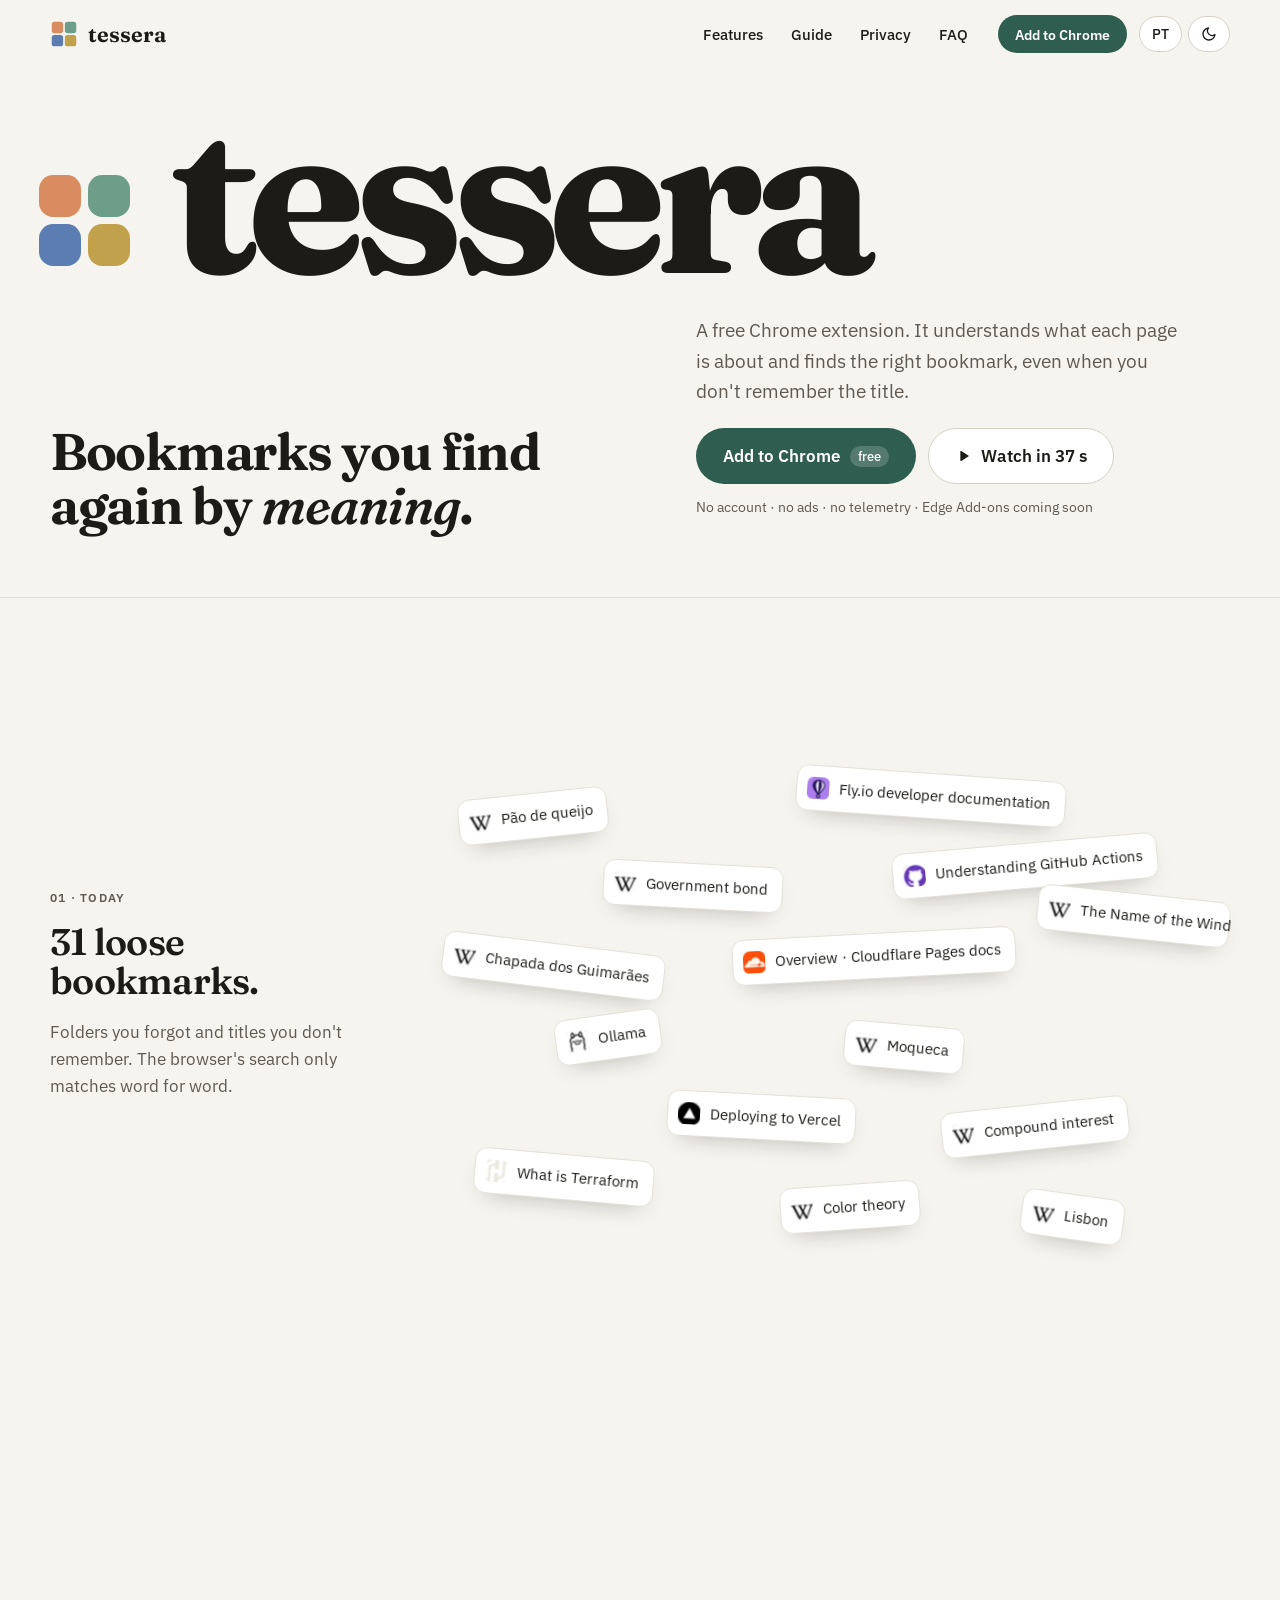
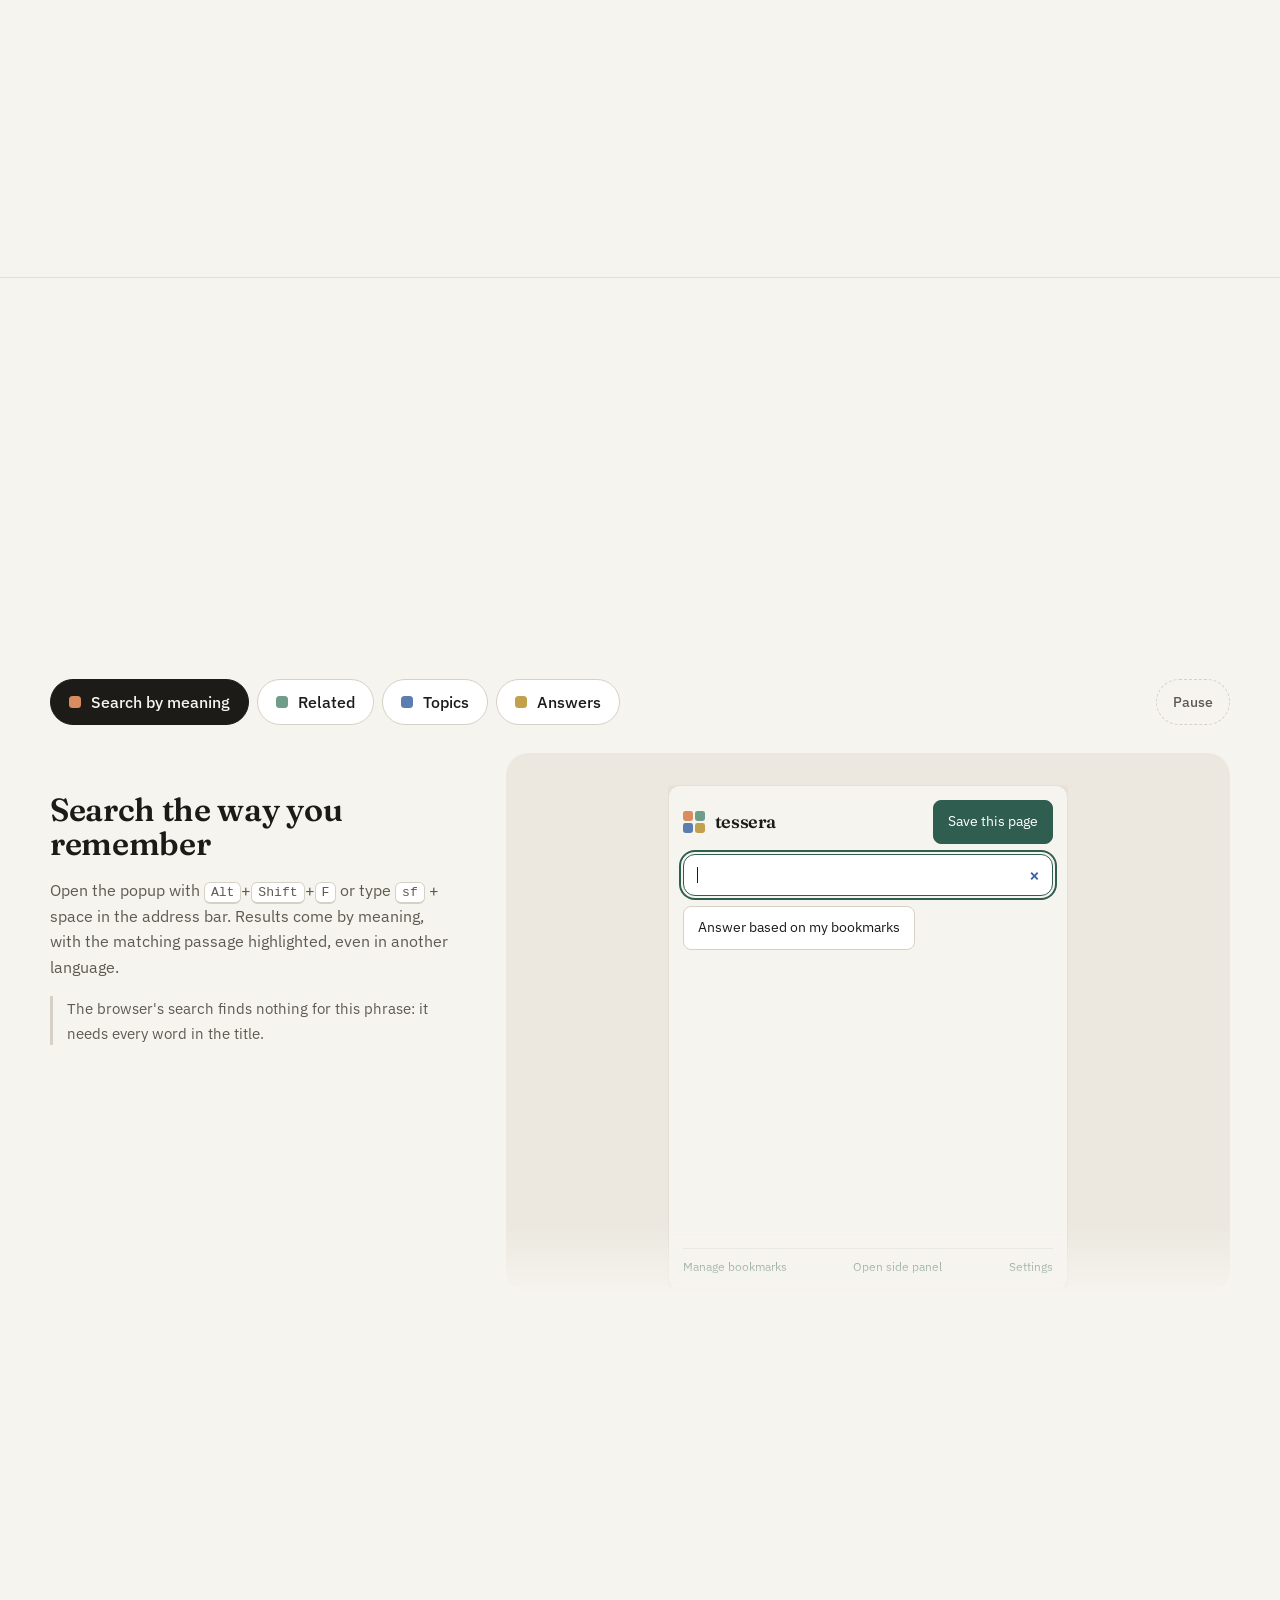
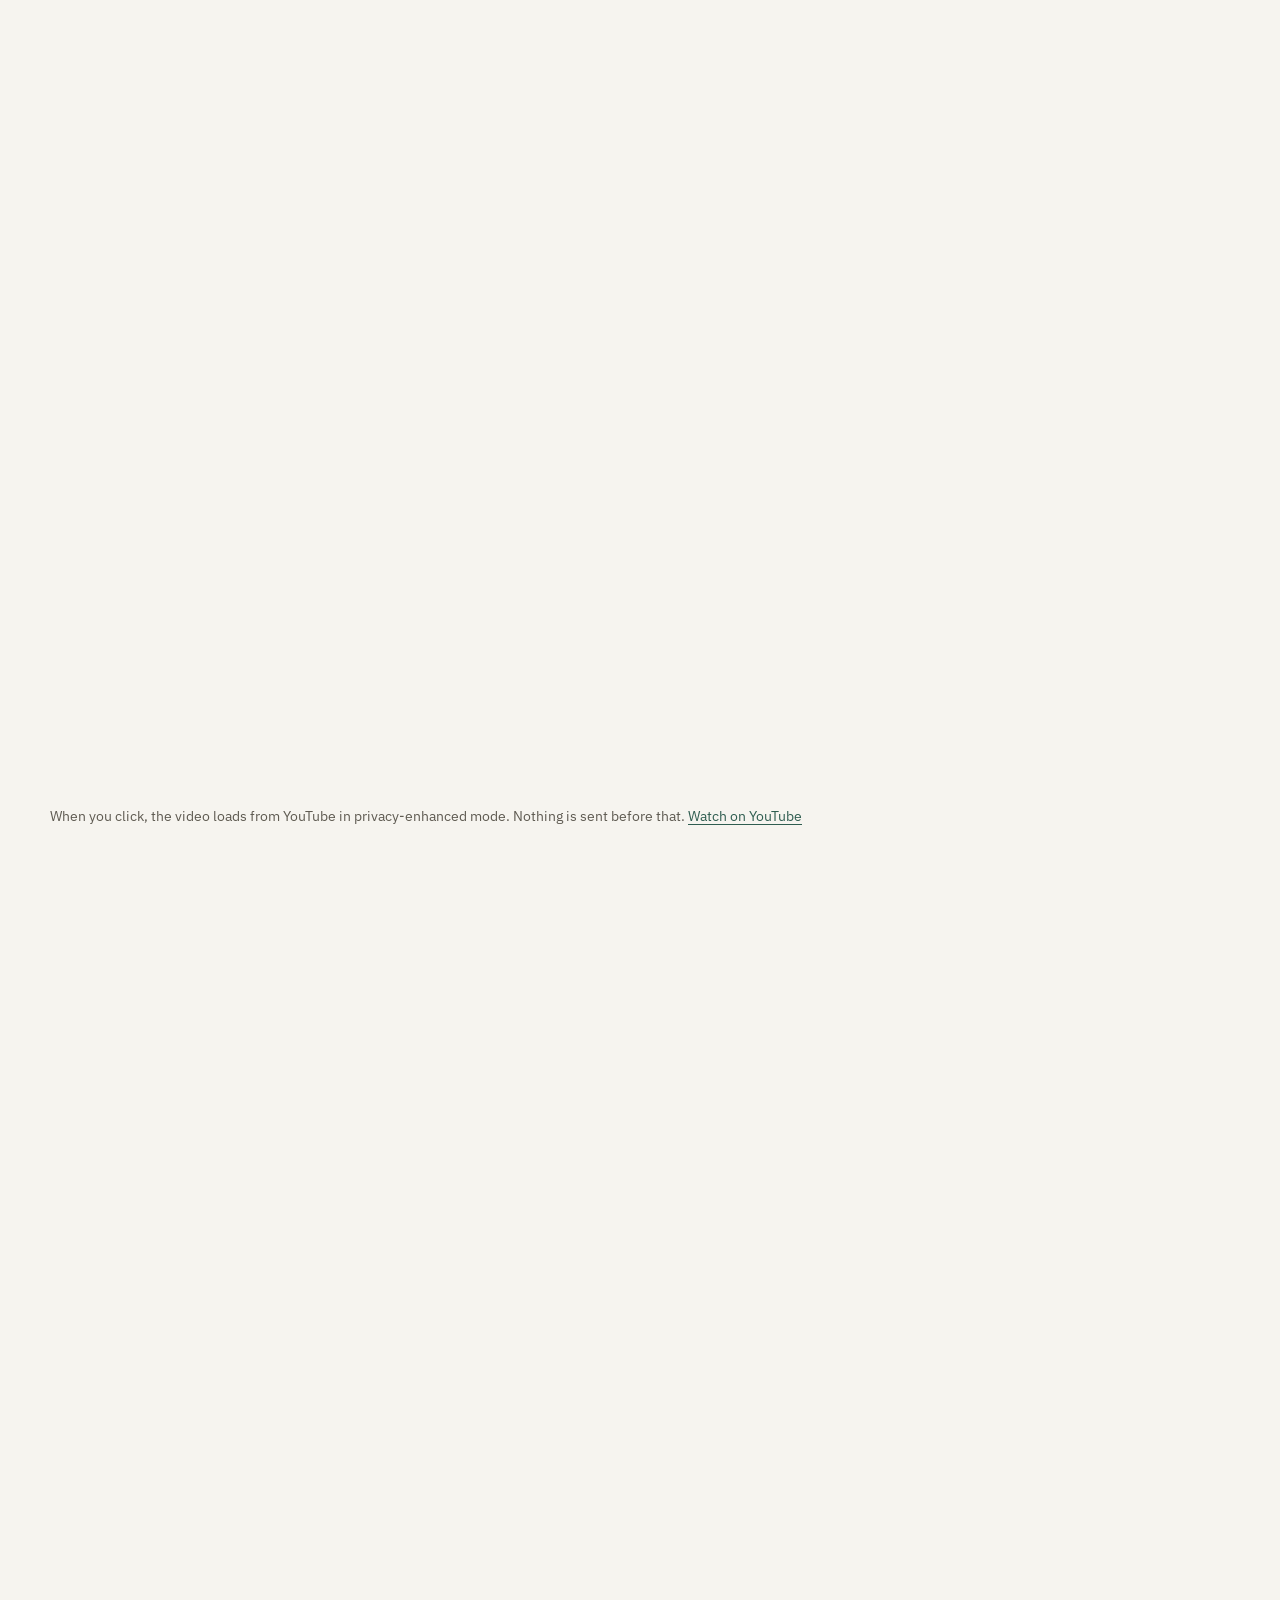
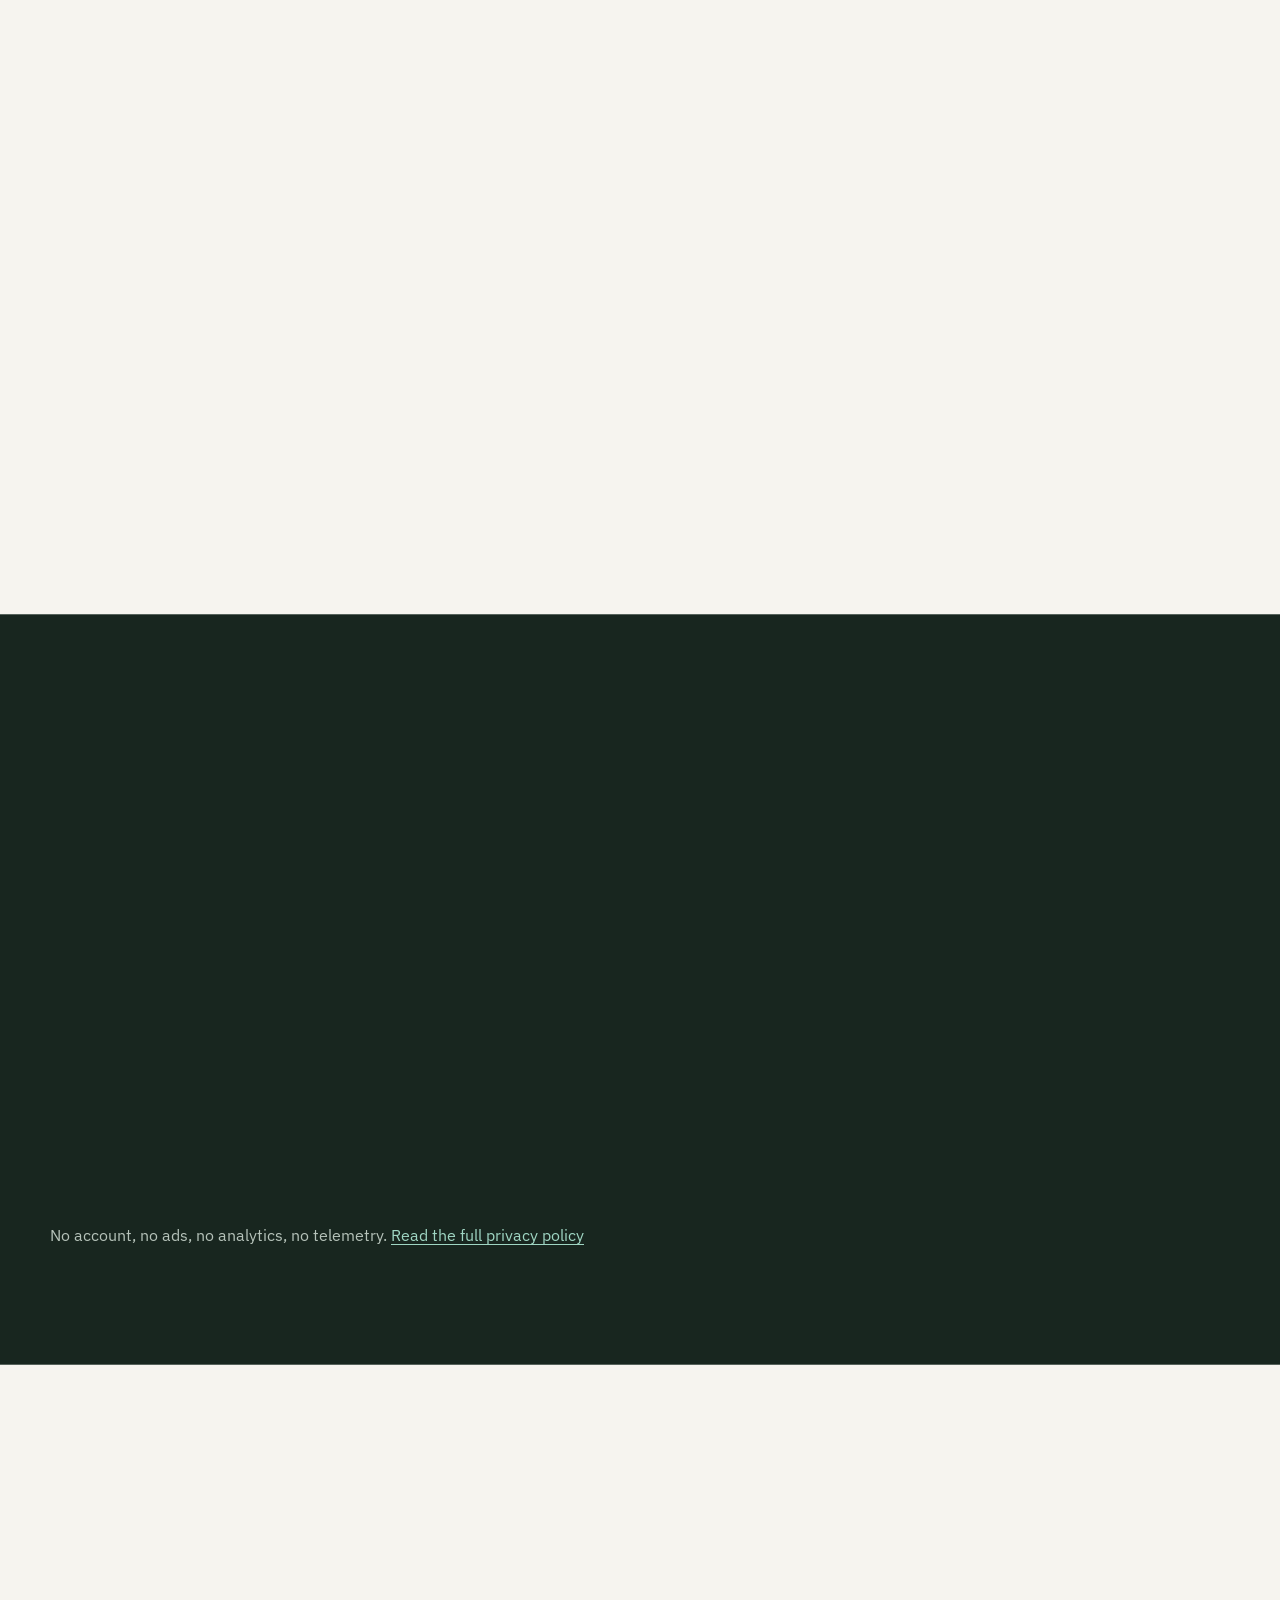
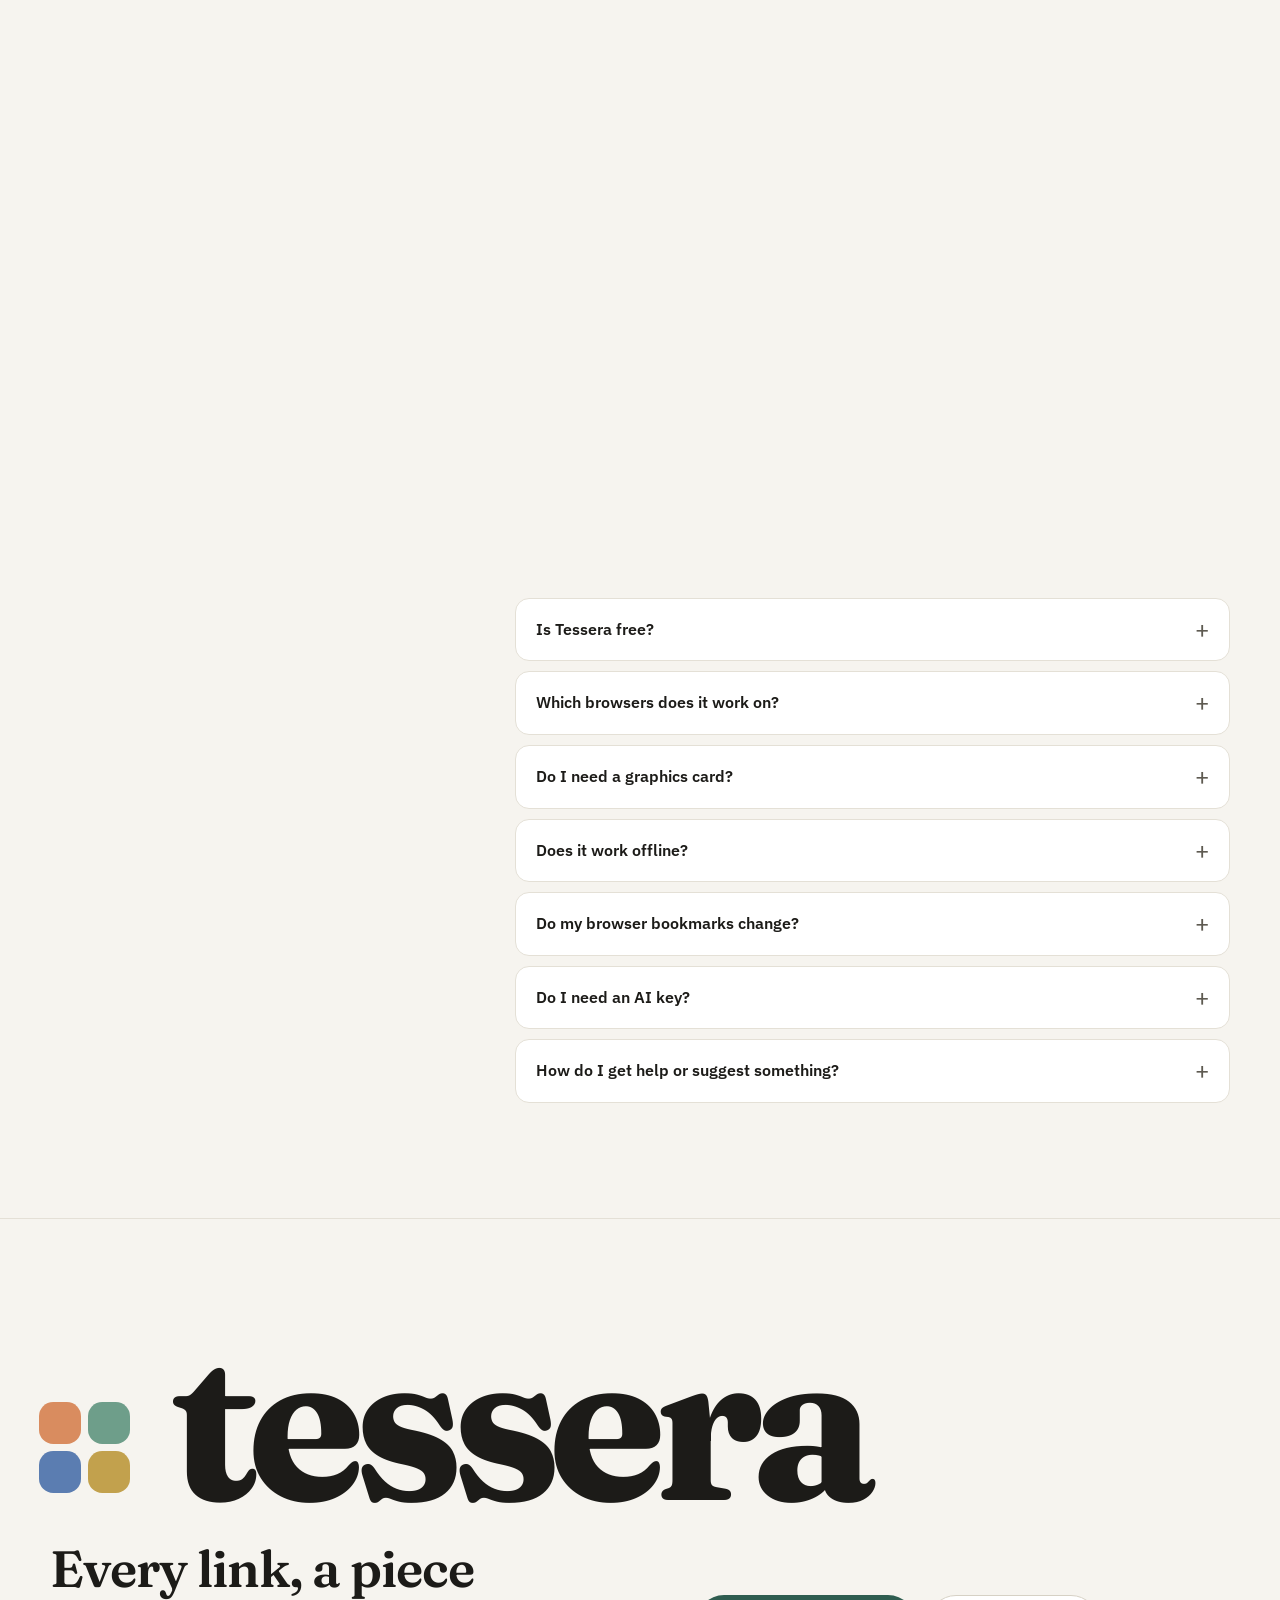
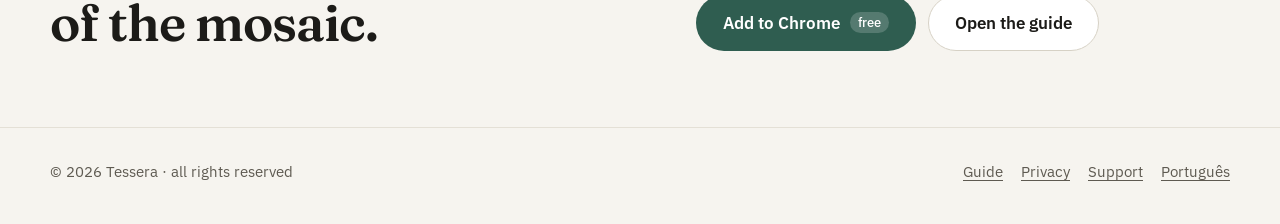
==== commit 5aee6b69: "site: Chapada dos Guimarães no lugar de Chapada Diamantina na demonstração (pt e en) Co-Authored-By:" ====
--- a/en/index.html
+++ b/en/index.html
@@ -84,7 +84,7 @@
             <li><img src="../assets/img/sites/fly.webp" alt="">Fly.io developer documentation</li>
             <li><img src="../assets/img/sites/wikipedia.webp" alt="">Government bond</li>
             <li><img src="../assets/img/sites/github.webp" alt="">Understanding GitHub Actions</li>
-            <li><img src="../assets/img/sites/wikipedia.webp" alt="">Chapada Diamantina</li>
+            <li><img src="../assets/img/sites/wikipedia.webp" alt="">Chapada dos Guimarães</li>
             <li><img src="../assets/img/sites/cloudflare.webp" alt="">Overview · Cloudflare Pages docs</li>
             <li><img src="../assets/img/sites/wikipedia.webp" alt="">The Name of the Wind</li>
             <li><img src="../assets/img/sites/ollama.webp" alt="">Ollama</li>
